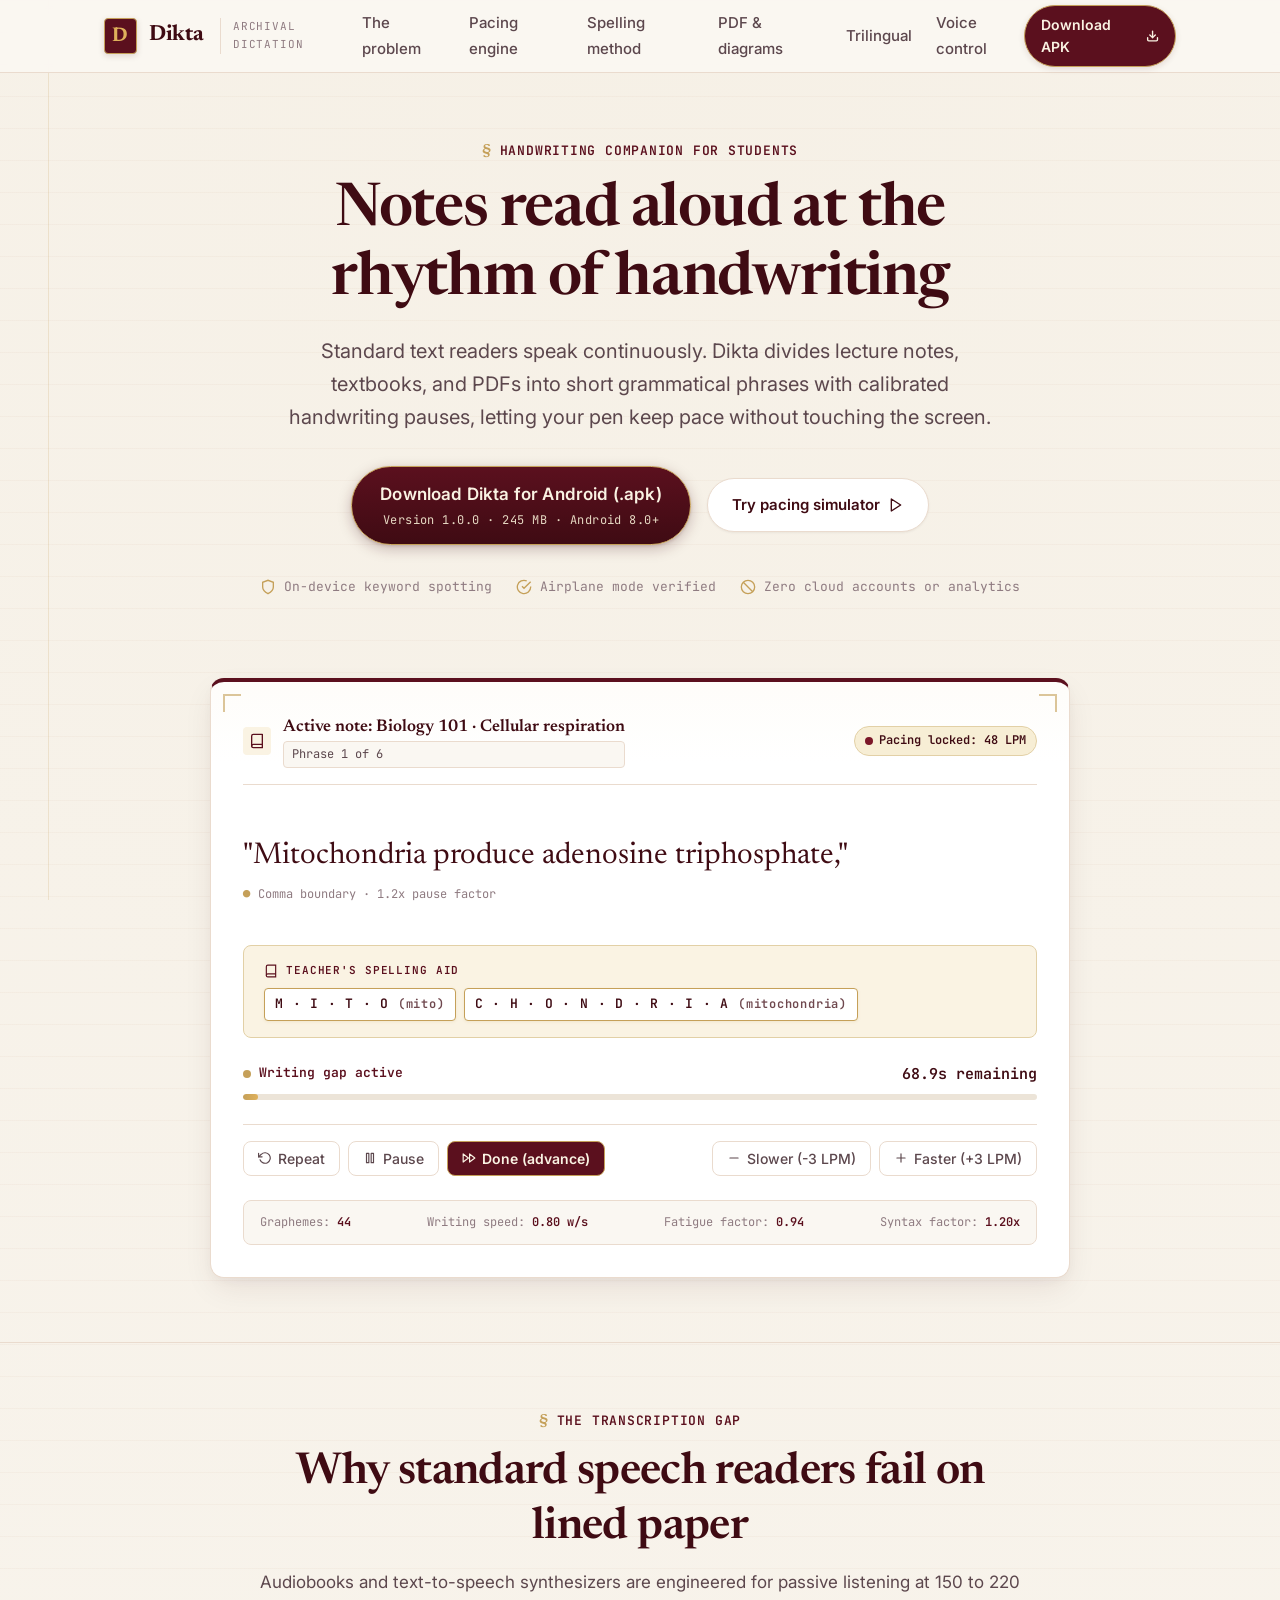
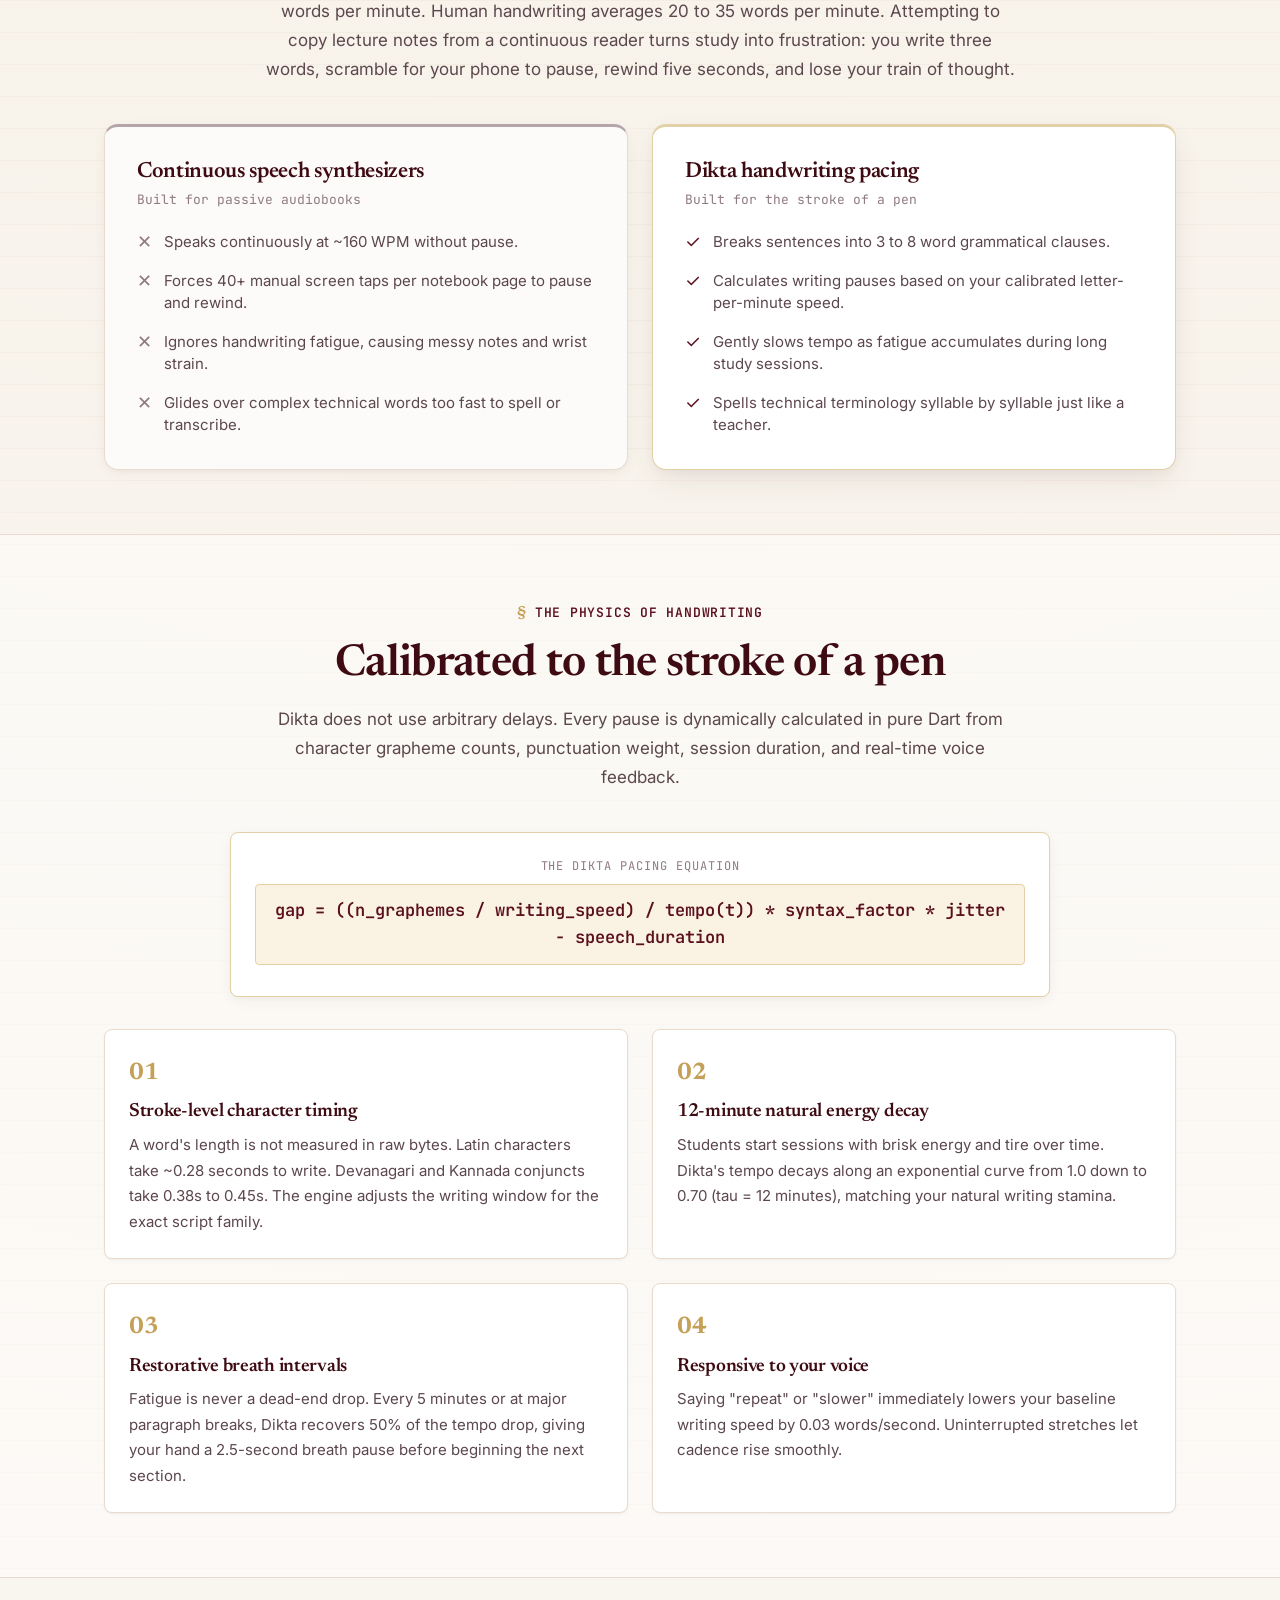
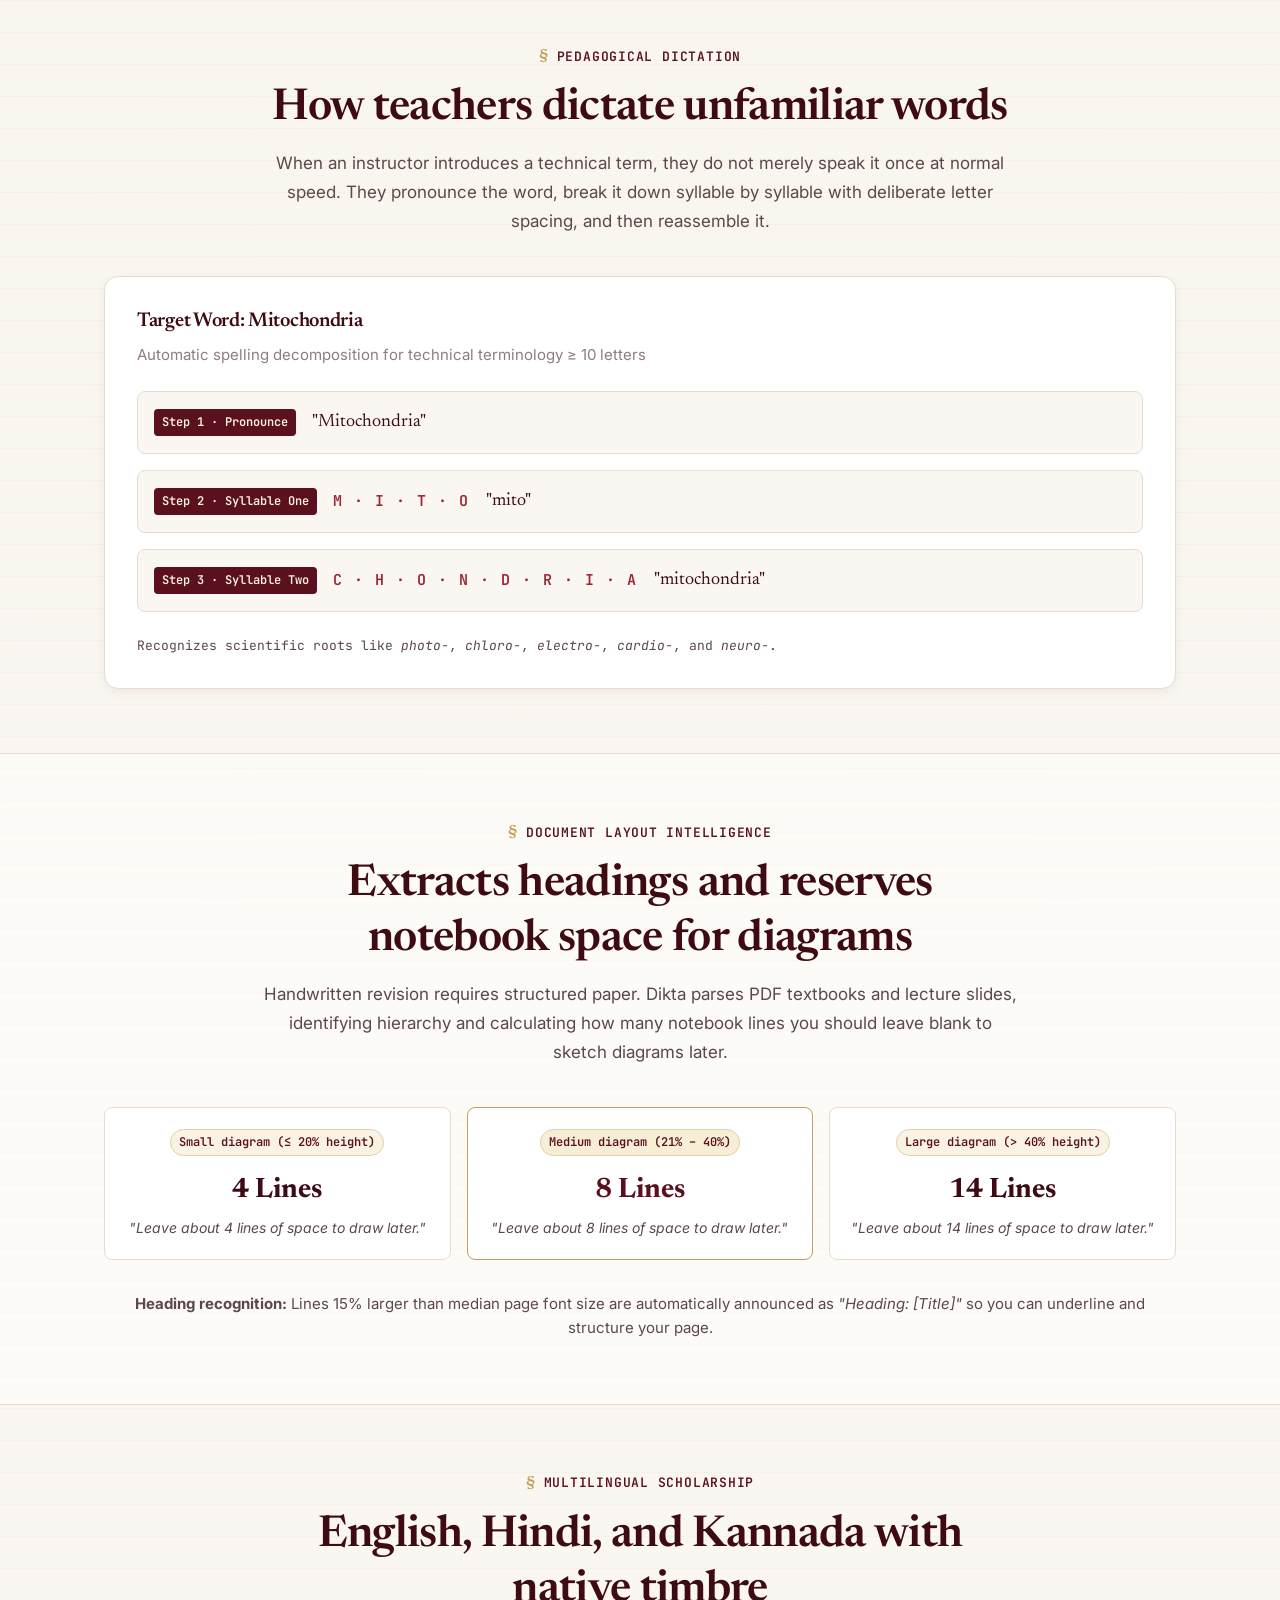
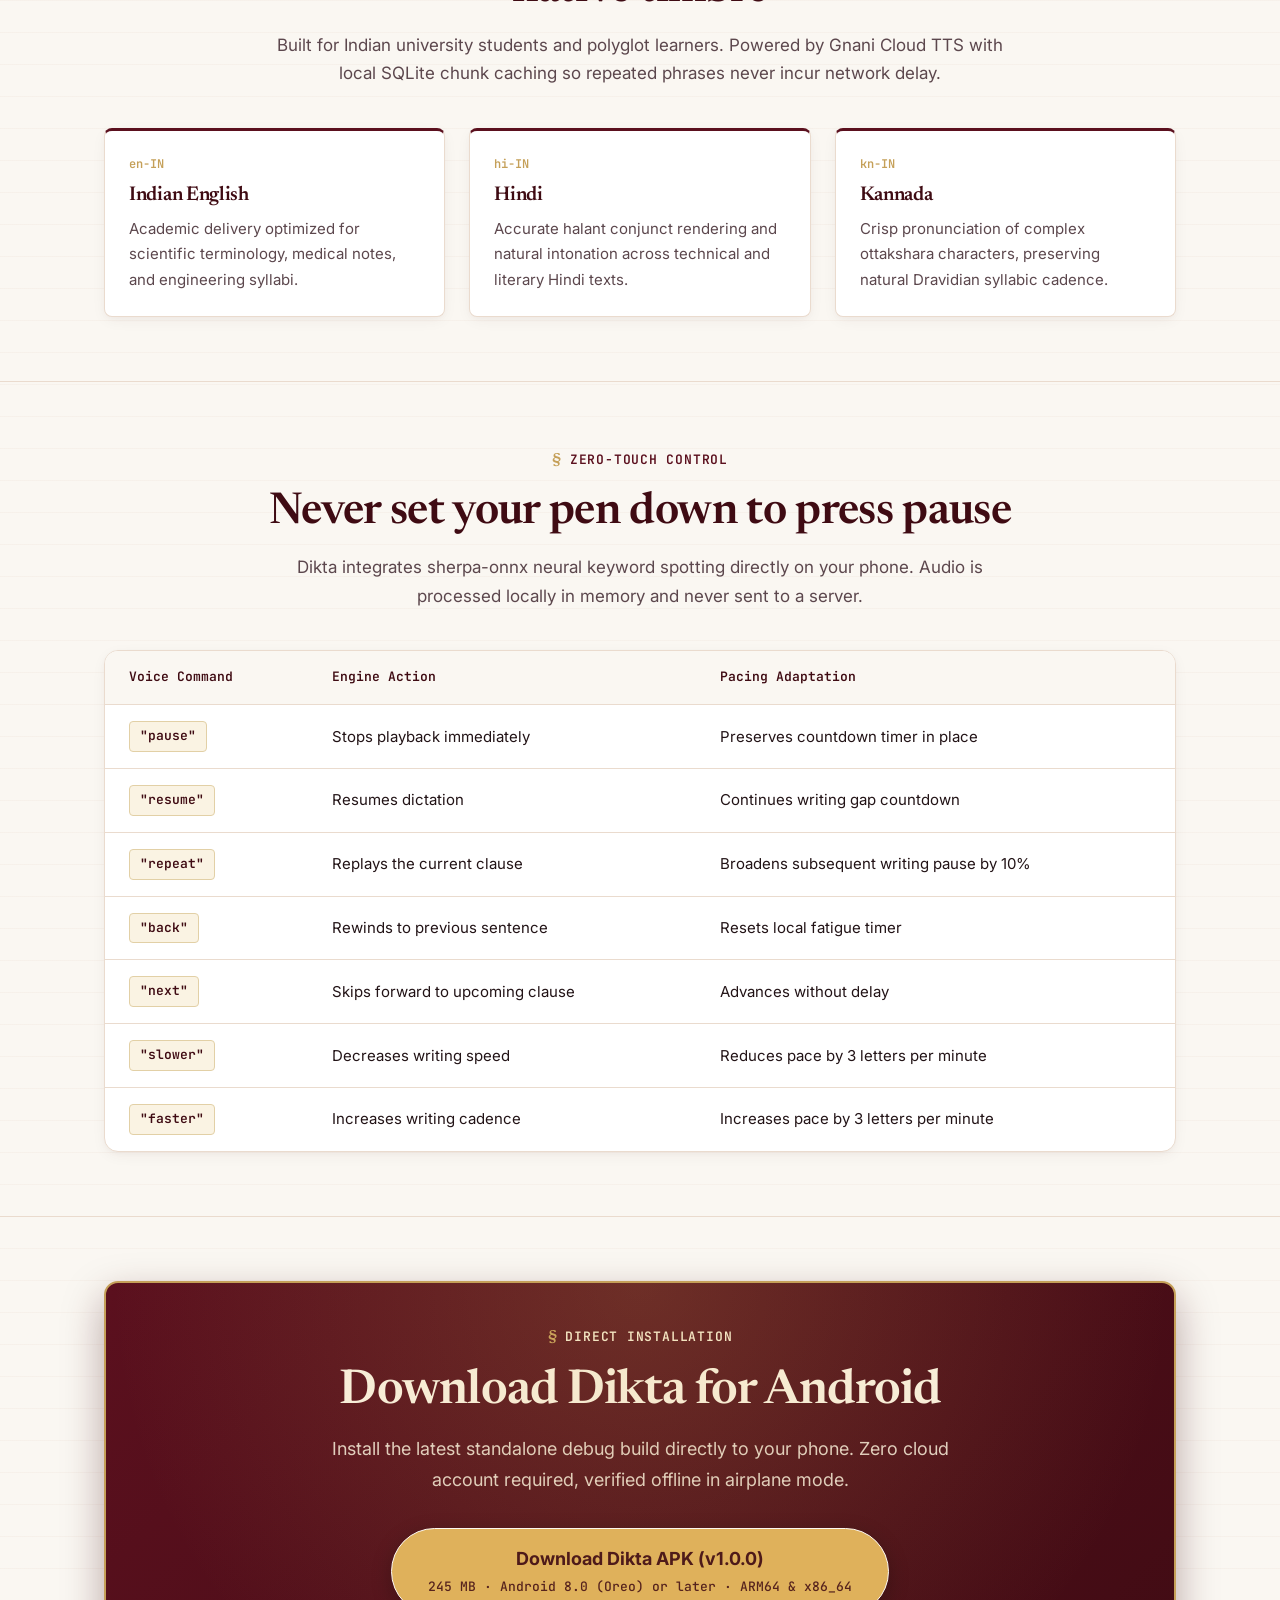
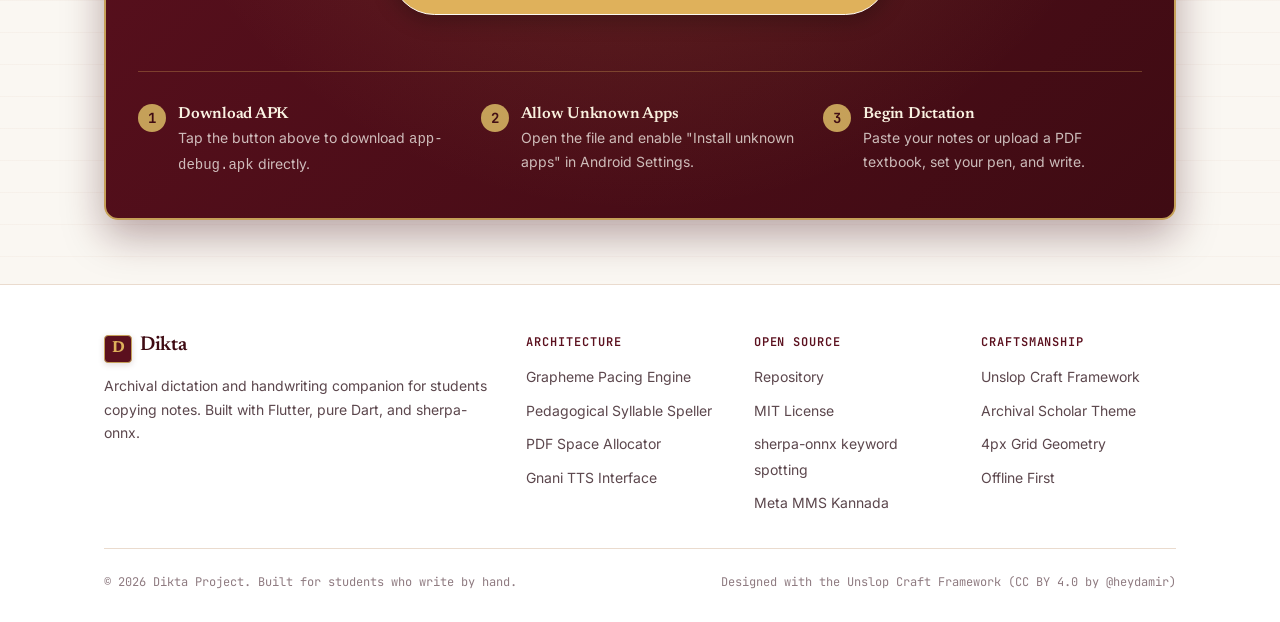
==== web/index.html @ d73ff19f "feat(web): add scholarly unslop landing page with interactive simulator and one-click APK installer" ====
<!DOCTYPE html>
<html lang="en">
<head>
  <meta charset="UTF-8">
  <meta name="viewport" content="width=device-width, initial-scale=1.0">
  <title>Dikta — Notes Read Aloud at the Rhythm of Handwriting</title>
  <meta name="description" content="Dictation and handwriting companion for students. Divides lecture notes, textbooks, and PDFs into short grammatical phrases with calibrated handwriting pauses.">
  <link rel="preconnect" href="https://fonts.googleapis.com">
  <link rel="preconnect" href="https://fonts.gstatic.com" crossorigin>
  <link href="https://fonts.googleapis.com/css2?family=Inter:wght@400;500;600;700&family=JetBrains+Mono:wght@400;500;600&family=Newsreader:ital,opsz,wght@0,6..72,400;0,6..72,600;0,6..72,700;1,6..72,400&display=swap" rel="stylesheet">
  <link rel="stylesheet" href="styles.css">
</head>
<body>

  <!-- Navigation -->
  <header class="site-header">
    <div class="container nav-wrap">
      <a href="#" class="brand">
        <div class="brand-emblem">D</div>
        <div class="brand-name">Dikta</div>
        <div class="brand-tag">Archival Dictation</div>
      </a>

      <ul class="nav-links">
        <li><a href="#problem">The problem</a></li>
        <li><a href="#pacing">Pacing engine</a></li>
        <li><a href="#spelling">Spelling method</a></li>
        <li><a href="#pdf">PDF & diagrams</a></li>
        <li><a href="#trilingual">Trilingual</a></li>
        <li><a href="#commands">Voice control</a></li>
      </ul>

      <a href="#download" class="header-cta-btn">
        <span>Download APK</span>
        <svg width="14" height="14" viewBox="0 0 24 24" fill="none" stroke="currentColor" stroke-width="2.5" stroke-linecap="round" stroke-linejoin="round"><path d="M21 15v4a2 2 0 0 1-2 2H5a2 2 0 0 1-2-2v-4"/><polyline points="7 10 12 15 17 10"/><line x1="12" y1="15" x2="12" y2="3"/></svg>
      </a>
    </div>
  </header>

  <!-- Hero Section -->
  <main>
    <section class="hero-section">
      <div class="container hero-content">
        <div class="kicker">Handwriting companion for students</div>
        <h1 class="hero-title">Notes read aloud at the rhythm of handwriting</h1>
        <p class="hero-subtitle">
          Standard text readers speak continuously. Dikta divides lecture notes, textbooks, and PDFs into short grammatical phrases with calibrated handwriting pauses, letting your pen keep pace without touching the screen.
        </p>

        <div class="hero-actions">
          <a href="app-debug.apk" download="app-debug.apk" class="btn-primary">
            <span>Download Dikta for Android (.apk)</span>
            <span class="btn-meta">Version 1.0.0 · 245 MB · Android 8.0+</span>
          </a>
          <a href="#simulator" class="btn-secondary">
            <span>Try pacing simulator</span>
            <svg width="16" height="16" viewBox="0 0 24 24" fill="none" stroke="currentColor" stroke-width="2" stroke-linecap="round" stroke-linejoin="round"><polygon points="5 3 19 12 5 21 5 3"/></svg>
          </a>
        </div>

        <div class="hero-assurances">
          <div class="assurance-item">
            <svg width="16" height="16" viewBox="0 0 24 24" fill="none" stroke="currentColor" stroke-width="2"><path d="M12 22s8-4 8-10V5l-8-3-8 3v7c0 6 8 10 8 10z"/></svg>
            <span>On-device keyword spotting</span>
          </div>
          <div class="assurance-item">
            <svg width="16" height="16" viewBox="0 0 24 24" fill="none" stroke="currentColor" stroke-width="2"><path d="M22 11.08V12a10 10 0 1 1-5.93-9.14"/><polyline points="22 4 12 14.01 9 11.01"/></svg>
            <span>Airplane mode verified</span>
          </div>
          <div class="assurance-item">
            <svg width="16" height="16" viewBox="0 0 24 24" fill="none" stroke="currentColor" stroke-width="2"><circle cx="12" cy="12" r="10"/><line x1="4.93" y1="4.93" x2="19.07" y2="19.07"/></svg>
            <span>Zero cloud accounts or analytics</span>
          </div>
        </div>
      </div>
    </section>

    <!-- Interactive Simulator Hero Moment -->
    <section class="simulator-section" id="simulator">
      <div class="container">
        <div class="notebook-card">
          <!-- Notebook Meta Header -->
          <div class="notebook-meta-header">
            <div class="notebook-title-wrap">
              <div class="notebook-icon">
                <svg width="16" height="16" viewBox="0 0 24 24" fill="none" stroke="currentColor" stroke-width="2" stroke-linecap="round" stroke-linejoin="round"><path d="M4 19.5A2.5 2.5 0 0 1 6.5 17H20"/><path d="M6.5 2H20v20H6.5A2.5 2.5 0 0 1 4 19.5v-15A2.5 2.5 0 0 1 6.5 2z"/></svg>
              </div>
              <div>
                <div class="notebook-title">Active note: Biology 101 · Cellular respiration</div>
                <div class="notebook-step-chip" id="phraseTracker">Phrase 1 of 6</div>
              </div>
            </div>
            <div class="pacing-lock-pill">
              <span class="pacing-lock-dot"></span>
              <span id="lpmDisplay">Pacing locked: 48 LPM</span>
            </div>
          </div>

          <!-- Phrase Stage -->
          <div class="phrase-stage">
            <div class="phrase-quote" id="phraseQuote">"Mitochondria produce adenosine triphosphate,"</div>
            <div class="phrase-boundary-tag" id="phraseBoundary"><span>●</span> Comma boundary · 1.2x pause factor</div>
          </div>

          <!-- Pedagogical Syllable Spelling Box -->
          <div class="spelling-box" id="spellingBox">
            <div class="spelling-header">
              <svg width="14" height="14" viewBox="0 0 24 24" fill="none" stroke="currentColor" stroke-width="2"><path d="M4 19.5A2.5 2.5 0 0 1 6.5 17H20"/><path d="M6.5 2H20v20H6.5A2.5 2.5 0 0 1 4 19.5v-15A2.5 2.5 0 0 1 6.5 2z"/></svg>
              <span>Teacher's spelling aid</span>
            </div>
            <div class="spelling-chips" id="spellingChips">
              <!-- Rendered via JavaScript -->
            </div>
          </div>

          <!-- Progress and Equalizer -->
          <div class="cadence-timeline">
            <div class="timeline-info">
              <div class="state-badge" id="stateBadge">
                <span class="sound-equalizer animating" id="soundEqualizer">
                  <span class="eq-bar"></span><span class="eq-bar"></span><span class="eq-bar"></span><span class="eq-bar"></span><span class="eq-bar"></span>
                </span>
                <span>Speaking phrase...</span>
              </div>
              <div class="countdown-digits" id="countdownDigits">Speaking...</div>
            </div>
            <div class="ruled-progress-track">
              <div class="ruled-progress-bar" id="progressBar"></div>
            </div>
          </div>

          <!-- Controls -->
          <div class="controls-bar">
            <div class="control-group">
              <button class="ctrl-btn" id="btnRepeat" title="Replay current phrase">
                <svg width="14" height="14" viewBox="0 0 24 24" fill="none" stroke="currentColor" stroke-width="2" stroke-linecap="round" stroke-linejoin="round"><polyline points="1 4 1 10 7 10"/><path d="M3.51 15a9 9 0 1 0 2.13-9.36L1 10"/></svg>
                <span>Repeat</span>
              </button>
              <button class="ctrl-btn" id="btnPause" title="Pause writing countdown">
                <svg width="14" height="14" viewBox="0 0 24 24" fill="none" stroke="currentColor" stroke-width="2" stroke-linecap="round" stroke-linejoin="round"><rect x="6" y="4" width="4" height="16"/><rect x="14" y="4" width="4" height="16"/></svg>
                <span id="btnPauseText">Pause</span>
              </button>
              <button class="ctrl-btn ctrl-btn-primary" id="btnAdvance" title="Done writing, advance now">
                <svg width="14" height="14" viewBox="0 0 24 24" fill="none" stroke="currentColor" stroke-width="2" stroke-linecap="round" stroke-linejoin="round"><polygon points="13 19 22 12 13 5 13 19"/><polygon points="2 19 11 12 2 5 2 19"/></svg>
                <span>Done (advance)</span>
              </button>
            </div>
            <div class="control-group">
              <button class="ctrl-btn" id="btnSlower" title="Slow down handwriting pace">
                <svg width="14" height="14" viewBox="0 0 24 24" fill="none" stroke="currentColor" stroke-width="2" stroke-linecap="round" stroke-linejoin="round"><line x1="5" y1="12" x2="19" y2="12"/></svg>
                <span>Slower (-3 LPM)</span>
              </button>
              <button class="ctrl-btn" id="btnFaster" title="Speed up handwriting pace">
                <svg width="14" height="14" viewBox="0 0 24 24" fill="none" stroke="currentColor" stroke-width="2" stroke-linecap="round" stroke-linejoin="round"><line x1="12" y1="5" x2="12" y2="19"/><line x1="5" y1="12" x2="19" y2="12"/></svg>
                <span>Faster (+3 LPM)</span>
              </button>
            </div>
          </div>

          <!-- Telemetry Strip -->
          <div class="telemetry-strip">
            <div class="telemetry-item">Graphemes: <strong id="metaGraphemes">44</strong></div>
            <div class="telemetry-item">Writing speed: <strong id="metaSpeed">0.80 w/s</strong></div>
            <div class="telemetry-item">Fatigue factor: <strong>0.94</strong></div>
            <div class="telemetry-item">Syntax factor: <strong id="metaSyntax">1.20x</strong></div>
          </div>
        </div>
      </div>
    </section>

    <!-- The Core Problem -->
    <section class="problem-section" id="problem">
      <div class="container">
        <div class="section-header">
          <div class="kicker">The transcription gap</div>
          <h2>Why standard speech readers fail on lined paper</h2>
          <p>
            Audiobooks and text-to-speech synthesizers are engineered for passive listening at 150 to 220 words per minute. Human handwriting averages 20 to 35 words per minute. Attempting to copy lecture notes from a continuous reader turns study into frustration: you write three words, scramble for your phone to pause, rewind five seconds, and lose your train of thought.
          </p>
        </div>

        <div class="comparison-grid">
          <div class="compare-card problem-card">
            <div class="compare-header">
              <h3 class="compare-title">Continuous speech synthesizers</h3>
              <div class="compare-sub">Built for passive audiobooks</div>
            </div>
            <ul class="compare-list">
              <li>
                <span class="compare-icon-neg">✕</span>
                <span>Speaks continuously at ~160 WPM without pause.</span>
              </li>
              <li>
                <span class="compare-icon-neg">✕</span>
                <span>Forces 40+ manual screen taps per notebook page to pause and rewind.</span>
              </li>
              <li>
                <span class="compare-icon-neg">✕</span>
                <span>Ignores handwriting fatigue, causing messy notes and wrist strain.</span>
              </li>
              <li>
                <span class="compare-icon-neg">✕</span>
                <span>Glides over complex technical words too fast to spell or transcribe.</span>
              </li>
            </ul>
          </div>

          <div class="compare-card solution-card">
            <div class="compare-header">
              <h3 class="compare-title">Dikta handwriting pacing</h3>
              <div class="compare-sub">Built for the stroke of a pen</div>
            </div>
            <ul class="compare-list">
              <li>
                <span class="compare-icon-pos">✓</span>
                <span>Breaks sentences into 3 to 8 word grammatical clauses.</span>
              </li>
              <li>
                <span class="compare-icon-pos">✓</span>
                <span>Calculates writing pauses based on your calibrated letter-per-minute speed.</span>
              </li>
              <li>
                <span class="compare-icon-pos">✓</span>
                <span>Gently slows tempo as fatigue accumulates during long study sessions.</span>
              </li>
              <li>
                <span class="compare-icon-pos">✓</span>
                <span>Spells technical terminology syllable by syllable just like a teacher.</span>
              </li>
            </ul>
          </div>
        </div>
      </div>
    </section>

    <!-- The Pacing Engine -->
    <section class="pacing-section" id="pacing">
      <div class="container">
        <div class="section-header">
          <div class="kicker">The physics of handwriting</div>
          <h2>Calibrated to the stroke of a pen</h2>
          <p>
            Dikta does not use arbitrary delays. Every pause is dynamically calculated in pure Dart from character grapheme counts, punctuation weight, session duration, and real-time voice feedback.
          </p>
        </div>

        <div class="formula-card">
          <div class="formula-label">The Dikta Pacing Equation</div>
          <div class="formula-math">
            gap = ((n_graphemes / writing_speed) / tempo(t)) * syntax_factor * jitter - speech_duration
          </div>
        </div>

        <div class="pillars-grid">
          <div class="pillar-card">
            <div class="pillar-num">01</div>
            <h3>Stroke-level character timing</h3>
            <p>
              A word's length is not measured in raw bytes. Latin characters take ~0.28 seconds to write. Devanagari and Kannada conjuncts take 0.38s to 0.45s. The engine adjusts the writing window for the exact script family.
            </p>
          </div>

          <div class="pillar-card">
            <div class="pillar-num">02</div>
            <h3>12-minute natural energy decay</h3>
            <p>
              Students start sessions with brisk energy and tire over time. Dikta's tempo decays along an exponential curve from 1.0 down to 0.70 (tau = 12 minutes), matching your natural writing stamina.
            </p>
          </div>

          <div class="pillar-card">
            <div class="pillar-num">03</div>
            <h3>Restorative breath intervals</h3>
            <p>
              Fatigue is never a dead-end drop. Every 5 minutes or at major paragraph breaks, Dikta recovers 50% of the tempo drop, giving your hand a 2.5-second breath pause before beginning the next section.
            </p>
          </div>

          <div class="pillar-card">
            <div class="pillar-num">04</div>
            <h3>Responsive to your voice</h3>
            <p>
              Saying "repeat" or "slower" immediately lowers your baseline writing speed by 0.03 words/second. Uninterrupted stretches let cadence rise smoothly.
            </p>
          </div>
        </div>
      </div>
    </section>

    <!-- The Teacher's Spelling Method -->
    <section class="spelling-section" id="spelling">
      <div class="container">
        <div class="section-header">
          <div class="kicker">Pedagogical dictation</div>
          <h2>How teachers dictate unfamiliar words</h2>
          <p>
            When an instructor introduces a technical term, they do not merely speak it once at normal speed. They pronounce the word, break it down syllable by syllable with deliberate letter spacing, and then reassemble it.
          </p>
        </div>

        <div class="spelling-showcase">
          <h3 style="font-size: 1.25rem; margin-bottom: 8px;">Target Word: Mitochondria</h3>
          <p style="font-size: 0.9375rem; color: var(--ink-muted);">Automatic spelling decomposition for technical terminology &ge; 10 letters</p>

          <div class="morph-breakdown">
            <div class="morph-step">
              <div class="morph-badge">Step 1 · Pronounce</div>
              <div class="morph-content">"Mitochondria"</div>
            </div>
            <div class="morph-step">
              <div class="morph-badge">Step 2 · Syllable One</div>
              <div class="morph-letters">M · I · T · O</div>
              <div class="morph-content">"mito"</div>
            </div>
            <div class="morph-step">
              <div class="morph-badge">Step 3 · Syllable Two</div>
              <div class="morph-letters">C · H · O · N · D · R · I · A</div>
              <div class="morph-content">"mitochondria"</div>
            </div>
          </div>

          <div style="font-family: var(--font-mono); font-size: 0.8125rem; color: var(--ink-secondary); margin-top: 16px;">
            Recognizes scientific roots like <em>photo-</em>, <em>chloro-</em>, <em>electro-</em>, <em>cardio-</em>, and <em>neuro-</em>.
          </div>
        </div>
      </div>
    </section>

    <!-- PDF & Diagrams -->
    <section class="pdf-section" id="pdf">
      <div class="container">
        <div class="section-header">
          <div class="kicker">Document layout intelligence</div>
          <h2>Extracts headings and reserves notebook space for diagrams</h2>
          <p>
            Handwritten revision requires structured paper. Dikta parses PDF textbooks and lecture slides, identifying hierarchy and calculating how many notebook lines you should leave blank to sketch diagrams later.
          </p>
        </div>

        <div class="diagram-rule-grid">
          <div class="diagram-card">
            <div class="diagram-size-badge">Small diagram (&le; 20% height)</div>
            <div class="diagram-lines">4 Lines</div>
            <div class="diagram-spoken">"Leave about 4 lines of space to draw later."</div>
          </div>
          <div class="diagram-card" style="border-color: var(--gold-accent);">
            <div class="diagram-size-badge" style="background: var(--gold-light);">Medium diagram (21% &ndash; 40%)</div>
            <div class="diagram-lines" style="color: var(--burgundy-royal);">8 Lines</div>
            <div class="diagram-spoken">"Leave about 8 lines of space to draw later."</div>
          </div>
          <div class="diagram-card">
            <div class="diagram-size-badge">Large diagram (> 40% height)</div>
            <div class="diagram-lines">14 Lines</div>
            <div class="diagram-spoken">"Leave about 14 lines of space to draw later."</div>
          </div>
        </div>

        <div style="margin-top: 32px; text-align: center; font-size: 0.9375rem; color: var(--ink-secondary);">
          <strong>Heading recognition:</strong> Lines 15% larger than median page font size are automatically announced as <em>"Heading: [Title]"</em> so you can underline and structure your page.
        </div>
      </div>
    </section>

    <!-- Trilingual Support -->
    <section class="trilingual-section" id="trilingual">
      <div class="container">
        <div class="section-header">
          <div class="kicker">Multilingual scholarship</div>
          <h2>English, Hindi, and Kannada with native timbre</h2>
          <p>
            Built for Indian university students and polyglot learners. Powered by Gnani Cloud TTS with local SQLite chunk caching so repeated phrases never incur network delay.
          </p>
        </div>

        <div class="languages-grid">
          <div class="lang-card">
            <div class="lang-badge">en-IN</div>
            <h3>Indian English</h3>
            <p>
              Academic delivery optimized for scientific terminology, medical notes, and engineering syllabi.
            </p>
          </div>

          <div class="lang-card">
            <div class="lang-badge">hi-IN</div>
            <h3>Hindi</h3>
            <p>
              Accurate halant conjunct rendering and natural intonation across technical and literary Hindi texts.
            </p>
          </div>

          <div class="lang-card">
            <div class="lang-badge">kn-IN</div>
            <h3>Kannada</h3>
            <p>
              Crisp pronunciation of complex ottakshara characters, preserving natural Dravidian syllabic cadence.
            </p>
          </div>
        </div>
      </div>
    </section>

    <!-- Voice Commands -->
    <section class="commands-section" id="commands">
      <div class="container">
        <div class="section-header">
          <div class="kicker">Zero-touch control</div>
          <h2>Never set your pen down to press pause</h2>
          <p>
            Dikta integrates sherpa-onnx neural keyword spotting directly on your phone. Audio is processed locally in memory and never sent to a server.
          </p>
        </div>

        <div class="commands-table-wrap">
          <table class="commands-table">
            <thead>
              <tr>
                <th>Voice Command</th>
                <th>Engine Action</th>
                <th>Pacing Adaptation</th>
              </tr>
            </thead>
            <tbody>
              <tr>
                <td><span class="cmd-pill">"pause"</span></td>
                <td>Stops playback immediately</td>
                <td>Preserves countdown timer in place</td>
              </tr>
              <tr>
                <td><span class="cmd-pill">"resume"</span></td>
                <td>Resumes dictation</td>
                <td>Continues writing gap countdown</td>
              </tr>
              <tr>
                <td><span class="cmd-pill">"repeat"</span></td>
                <td>Replays the current clause</td>
                <td>Broadens subsequent writing pause by 10%</td>
              </tr>
              <tr>
                <td><span class="cmd-pill">"back"</span></td>
                <td>Rewinds to previous sentence</td>
                <td>Resets local fatigue timer</td>
              </tr>
              <tr>
                <td><span class="cmd-pill">"next"</span></td>
                <td>Skips forward to upcoming clause</td>
                <td>Advances without delay</td>
              </tr>
              <tr>
                <td><span class="cmd-pill">"slower"</span></td>
                <td>Decreases writing speed</td>
                <td>Reduces pace by 3 letters per minute</td>
              </tr>
              <tr>
                <td><span class="cmd-pill">"faster"</span></td>
                <td>Increases writing cadence</td>
                <td>Increases pace by 3 letters per minute</td>
              </tr>
            </tbody>
          </table>
        </div>
      </div>
    </section>

    <!-- Download Section -->
    <section class="download-section" id="download">
      <div class="container">
        <div class="download-box">
          <div class="kicker" style="color: var(--gold-light);">Direct installation</div>
          <h2>Download Dikta for Android</h2>
          <p>
            Install the latest standalone debug build directly to your phone. Zero cloud account required, verified offline in airplane mode.
          </p>

          <a href="app-debug.apk" download="app-debug.apk" class="download-btn-capsule">
            <span>Download Dikta APK (v1.0.0)</span>
            <span class="download-meta-sub">245 MB · Android 8.0 (Oreo) or later · ARM64 & x86_64</span>
          </a>

          <div class="install-steps">
            <div class="step-item">
              <div class="step-num">1</div>
              <div class="step-text">
                <h4>Download APK</h4>
                <p>Tap the button above to download <code>app-debug.apk</code> directly.</p>
              </div>
            </div>
            <div class="step-item">
              <div class="step-num">2</div>
              <div class="step-text">
                <h4>Allow Unknown Apps</h4>
                <p>Open the file and enable "Install unknown apps" in Android Settings.</p>
              </div>
            </div>
            <div class="step-item">
              <div class="step-num">3</div>
              <div class="step-text">
                <h4>Begin Dictation</h4>
                <p>Paste your notes or upload a PDF textbook, set your pen, and write.</p>
              </div>
            </div>
          </div>
        </div>
      </div>
    </section>
  </main>

  <!-- Footer -->
  <footer class="site-footer">
    <div class="container">
      <div class="footer-top">
        <div class="footer-brand">
          <div style="display: flex; align-items: center; gap: 8px; margin-bottom: 8px;">
            <div class="brand-emblem" style="width: 28px; height: 28px; font-size: 1rem;">D</div>
            <h4>Dikta</h4>
          </div>
          <p style="font-size: 0.875rem; color: var(--ink-secondary);">
            Archival dictation and handwriting companion for students copying notes. Built with Flutter, pure Dart, and sherpa-onnx.
          </p>
        </div>

        <div class="footer-col">
          <h5>Architecture</h5>
          <ul>
            <li><a href="#pacing">Grapheme Pacing Engine</a></li>
            <li><a href="#spelling">Pedagogical Syllable Speller</a></li>
            <li><a href="#pdf">PDF Space Allocator</a></li>
            <li><a href="#trilingual">Gnani TTS Interface</a></li>
          </ul>
        </div>

        <div class="footer-col">
          <h5>Open Source</h5>
          <ul>
            <li><a href="#">Repository</a></li>
            <li><a href="#">MIT License</a></li>
            <li><a href="#">sherpa-onnx keyword spotting</a></li>
            <li><a href="#">Meta MMS Kannada</a></li>
          </ul>
        </div>

        <div class="footer-col">
          <h5>Craftsmanship</h5>
          <ul>
            <li><a href="#">Unslop Craft Framework</a></li>
            <li><a href="#">Archival Scholar Theme</a></li>
            <li><a href="#">4px Grid Geometry</a></li>
            <li><a href="#">Offline First</a></li>
          </ul>
        </div>
      </div>

      <div class="footer-bottom">
        <div>&copy; 2026 Dikta Project. Built for students who write by hand.</div>
        <div>Designed with the Unslop Craft Framework (CC BY 4.0 by @heydamir)</div>
      </div>
    </div>
  </footer>

  <script src="app.js"></script>
</body>
</html>
---- web/styles.css ----
/* ===================================================================
   DIKTA — Archival Dictation for Handwriting Notes
   Unslop Craft Stylesheet
   Palette: Archival Burgundy Crimson & Antique Gold on Parchment
   =================================================================== */

:root {
  /* Burgundy Spectrum */
  --burgundy-deep: #3F0B13;
  --burgundy-royal: #5B101E;
  --burgundy-crimson: #7B1728;
  --crimson-accent: #9E2336;
  --burgundy-tint: #F7EAEB;
  --burgundy-subtle: rgba(91, 16, 30, 0.05);

  /* Antique Gold Spectrum */
  --gold-accent: #C5A059;
  --gold-leaf: #DFB15B;
  --gold-light: #F7EED5;
  --gold-cream: #FAF3E3;
  --gold-border: #E2D0A6;
  --gold-glow: rgba(197, 160, 89, 0.25);

  /* Parchment & Surfaces */
  --bg-parchment: #FAF7F2;
  --surface-card: #FFFFFF;
  --surface-raised: #FCFBF9;
  --border-hairline: #EADBCE;
  --border-ruled: #ECE4D8;

  /* Ink Spectrum */
  --ink-primary: #221316;
  --ink-secondary: #5C474D;
  --ink-muted: #8F7B81;
  --ink-faint: #B5A4A9;

  /* Typography */
  --font-serif: 'Newsreader', 'Playfair Display', Georgia, Cambria, serif;
  --font-sans: 'Inter', system-ui, -apple-system, BlinkMacSystemFont, "Segoe UI", Roboto, sans-serif;
  --font-mono: 'JetBrains Mono', SFMono-Regular, Consolas, "Liberation Mono", Menlo, monospace;

  /* Spacing (4px grid) */
  --space-1: 4px;
  --space-2: 8px;
  --space-3: 12px;
  --space-4: 16px;
  --space-5: 20px;
  --space-6: 24px;
  --space-8: 32px;
  --space-10: 40px;
  --space-12: 48px;
  --space-16: 64px;
  --space-20: 80px;

  /* Radii */
  --radius-sm: 4px;
  --radius-md: 8px;
  --radius-lg: 14px;
  --radius-pill: 9999px;

  /* Shadows */
  --shadow-subtle: 0 1px 3px rgba(34, 19, 22, 0.04), 0 1px 2px rgba(34, 19, 22, 0.02);
  --shadow-card: 0 4px 16px -2px rgba(63, 11, 19, 0.06), 0 2px 6px -1px rgba(63, 11, 19, 0.03);
  --shadow-elevated: 0 12px 32px -4px rgba(63, 11, 19, 0.09), 0 4px 12px -2px rgba(63, 11, 19, 0.04);
}

/* Base Reset & Foundations */
*, *::before, *::after {
  box-sizing: border-box;
  margin: 0;
  padding: 0;
}

html {
  font-size: 16px;
  scroll-behavior: smooth;
  -webkit-font-smoothing: antialiased;
  -moz-osx-font-smoothing: grayscale;
}

body {
  background-color: var(--bg-parchment);
  color: var(--ink-primary);
  font-family: var(--font-sans);
  font-weight: 400;
  line-height: 1.6;
  min-height: 100vh;
  position: relative;
  background-image: 
    radial-gradient(circle at 50% 0%, rgba(197, 160, 89, 0.08) 0%, transparent 60%),
    linear-gradient(rgba(236, 228, 216, 0.3) 1px, transparent 1px);
  background-size: 100% 100%, 100% 32px;
}

/* Ruled Page Margin Left (Notebook Accent) */
body::before {
  content: "";
  position: fixed;
  left: clamp(16px, 4vw, 48px);
  top: 0;
  bottom: 0;
  width: 1px;
  background: rgba(197, 160, 89, 0.2);
  pointer-events: none;
  z-index: 10;
}

/* Container */
.container {
  max-width: 1120px;
  margin: 0 auto;
  padding: 0 var(--space-6);
}

@media (max-width: 768px) {
  .container {
    padding: 0 var(--space-4);
  }
}

/* Typography Helpers */
h1, h2, h3, h4 {
  font-family: var(--font-serif);
  color: var(--burgundy-deep);
  font-weight: 600;
  line-height: 1.25;
  letter-spacing: -0.015em;
}

p {
  color: var(--ink-secondary);
  font-size: 1.0625rem;
  line-height: 1.7;
}

.kicker {
  display: inline-flex;
  align-items: center;
  gap: var(--space-2);
  font-family: var(--font-mono);
  font-size: 0.8125rem;
  font-weight: 600;
  letter-spacing: 0.06em;
  text-transform: uppercase;
  color: var(--burgundy-royal);
  margin-bottom: var(--space-3);
}

.kicker::before {
  content: "§";
  color: var(--gold-accent);
  font-family: var(--font-serif);
  font-size: 1rem;
}

/* Header & Navigation */
.site-header {
  position: sticky;
  top: 0;
  z-index: 100;
  background: rgba(250, 247, 242, 0.94);
  backdrop-filter: blur(8px);
  -webkit-backdrop-filter: blur(8px);
  border-bottom: 1px solid var(--border-hairline);
  transition: all 0.2s ease;
}

.nav-wrap {
  display: flex;
  align-items: center;
  justify-content: space-between;
  height: 72px;
}

.brand {
  display: flex;
  align-items: center;
  gap: var(--space-3);
  text-decoration: none;
}

.brand-emblem {
  width: 36px;
  height: 36px;
  border-radius: var(--radius-sm);
  background: var(--burgundy-royal);
  border: 1px solid var(--gold-accent);
  display: flex;
  align-items: center;
  justify-content: center;
  color: var(--gold-leaf);
  font-family: var(--font-serif);
  font-size: 1.25rem;
  font-weight: 700;
  box-shadow: 0 2px 6px rgba(63, 11, 19, 0.15);
}

.brand-name {
  font-family: var(--font-serif);
  font-size: 1.375rem;
  font-weight: 700;
  color: var(--burgundy-deep);
  letter-spacing: -0.01em;
}

.brand-tag {
  font-family: var(--font-mono);
  font-size: 0.6875rem;
  color: var(--ink-muted);
  text-transform: uppercase;
  letter-spacing: 0.08em;
  border-left: 1px solid var(--border-hairline);
  padding-left: var(--space-3);
  margin-left: var(--space-1);
}

.nav-links {
  display: flex;
  align-items: center;
  gap: var(--space-6);
  list-style: none;
}

.nav-links a {
  text-decoration: none;
  font-size: 0.9375rem;
  font-weight: 500;
  color: var(--ink-secondary);
  transition: color 0.15s ease;
}

.nav-links a:hover {
  color: var(--burgundy-royal);
}

.header-cta-btn {
  display: inline-flex;
  align-items: center;
  gap: var(--space-2);
  padding: 8px 16px;
  border-radius: var(--radius-pill);
  background: var(--burgundy-royal);
  color: var(--gold-cream);
  border: 1px solid var(--gold-accent);
  font-size: 0.875rem;
  font-weight: 600;
  text-decoration: none;
  transition: all 0.2s ease;
  box-shadow: 0 2px 6px rgba(63, 11, 19, 0.12);
}

.header-cta-btn:hover {
  background: var(--burgundy-deep);
  color: #FFFFFF;
  border-color: var(--gold-leaf);
  transform: translateY(-1px);
}

@media (max-width: 900px) {
  .nav-links, .brand-tag {
    display: none;
  }
}

/* Buttons */
.btn-primary {
  display: inline-flex;
  flex-direction: column;
  align-items: center;
  justify-content: center;
  padding: 14px 28px;
  border-radius: var(--radius-pill);
  background: linear-gradient(180deg, var(--burgundy-royal) 0%, var(--burgundy-deep) 100%);
  color: var(--gold-cream);
  border: 1px solid var(--gold-accent);
  text-decoration: none;
  font-weight: 600;
  font-size: 1.0625rem;
  letter-spacing: 0.01em;
  box-shadow: 0 4px 14px rgba(63, 11, 19, 0.25), 0 1px 3px rgba(63, 11, 19, 0.15);
  transition: all 0.2s ease;
  cursor: pointer;
  text-align: center;
}

.btn-primary:hover {
  background: linear-gradient(180deg, var(--burgundy-crimson) 0%, var(--burgundy-royal) 100%);
  border-color: var(--gold-leaf);
  color: #FFFFFF;
  box-shadow: 0 6px 20px rgba(63, 11, 19, 0.35);
  transform: translateY(-1px);
}

.btn-primary .btn-meta {
  font-family: var(--font-mono);
  font-size: 0.75rem;
  color: var(--gold-light);
  font-weight: 400;
  opacity: 0.9;
  margin-top: 3px;
  letter-spacing: 0.04em;
}

.btn-secondary {
  display: inline-flex;
  align-items: center;
  justify-content: center;
  gap: var(--space-2);
  padding: 14px 24px;
  border-radius: var(--radius-pill);
  background: var(--surface-card);
  color: var(--burgundy-deep);
  border: 1px solid var(--border-hairline);
  text-decoration: none;
  font-weight: 600;
  font-size: 0.9375rem;
  transition: all 0.2s ease;
  box-shadow: var(--shadow-subtle);
}

.btn-secondary:hover {
  border-color: var(--gold-accent);
  background: var(--gold-cream);
  color: var(--burgundy-royal);
  transform: translateY(-1px);
}

/* Hero Section */
.hero-section {
  padding: var(--space-16) 0 var(--space-12);
  text-align: center;
}

.hero-content {
  max-width: 820px;
  margin: 0 auto;
}

.hero-title {
  font-size: clamp(2.25rem, 5vw, 3.75rem);
  line-height: 1.15;
  margin-bottom: var(--space-5);
  letter-spacing: -0.02em;
}

.hero-subtitle {
  font-size: clamp(1.0625rem, 2vw, 1.25rem);
  color: var(--ink-secondary);
  line-height: 1.65;
  margin-bottom: var(--space-8);
  max-width: 720px;
  margin-left: auto;
  margin-right: auto;
}

.hero-actions {
  display: flex;
  align-items: center;
  justify-content: center;
  gap: var(--space-4);
  flex-wrap: wrap;
  margin-bottom: var(--space-8);
}

.hero-assurances {
  display: flex;
  align-items: center;
  justify-content: center;
  gap: var(--space-6);
  flex-wrap: wrap;
  font-family: var(--font-mono);
  font-size: 0.8125rem;
  color: var(--ink-muted);
}

.assurance-item {
  display: inline-flex;
  align-items: center;
  gap: var(--space-2);
}

.assurance-item svg {
  color: var(--gold-accent);
}

/* Section Header Structure */
.section-header {
  text-align: center;
  max-width: 760px;
  margin: 0 auto var(--space-10);
}

.section-header h2 {
  font-size: clamp(1.875rem, 3.5vw, 2.75rem);
  margin-bottom: var(--space-3);
}

.section-header p {
  color: var(--ink-secondary);
  font-size: 1.0625rem;
}

/* ===================================================================
   INTERACTIVE SIMULATOR (The Hero Moment)
   =================================================================== */
.simulator-section {
  padding: var(--space-8) 0 var(--space-16);
}

.notebook-card {
  background: var(--surface-card);
  border: 1px solid var(--border-hairline);
  border-top: 4px solid var(--burgundy-royal);
  border-radius: var(--radius-lg);
  box-shadow: var(--shadow-elevated);
  padding: var(--space-8);
  max-width: 860px;
  margin: 0 auto;
  position: relative;
  overflow: hidden;
  background-image: linear-gradient(to bottom, rgba(250, 243, 227, 0.2), transparent 80px);
}

/* Gold corner ornaments */
.notebook-card::before, .notebook-card::after {
  content: "";
  position: absolute;
  width: 18px;
  height: 18px;
  border-style: solid;
  border-color: var(--gold-accent);
  pointer-events: none;
  opacity: 0.6;
}

.notebook-card::before {
  top: 12px;
  left: 12px;
  border-width: 2px 0 0 2px;
}

.notebook-card::after {
  top: 12px;
  right: 12px;
  border-width: 2px 2px 0 0;
}

.notebook-meta-header {
  display: flex;
  align-items: center;
  justify-content: space-between;
  padding-bottom: var(--space-4);
  border-bottom: 1px solid var(--border-hairline);
  margin-bottom: var(--space-6);
  flex-wrap: wrap;
  gap: var(--space-3);
}

.notebook-title-wrap {
  display: flex;
  align-items: center;
  gap: var(--space-3);
}

.notebook-icon {
  width: 28px;
  height: 28px;
  border-radius: var(--radius-sm);
  background: var(--gold-cream);
  color: var(--burgundy-royal);
  display: flex;
  align-items: center;
  justify-content: center;
  font-size: 0.875rem;
}

.notebook-title {
  font-family: var(--font-serif);
  font-size: 1.0625rem;
  font-weight: 600;
  color: var(--burgundy-deep);
}

.notebook-step-chip {
  font-family: var(--font-mono);
  font-size: 0.75rem;
  background: var(--bg-parchment);
  border: 1px solid var(--border-hairline);
  padding: 3px 8px;
  border-radius: var(--radius-sm);
  color: var(--ink-secondary);
}

.pacing-lock-pill {
  font-family: var(--font-mono);
  font-size: 0.75rem;
  font-weight: 600;
  padding: 4px 10px;
  border-radius: var(--radius-pill);
  background: var(--gold-light);
  color: var(--burgundy-deep);
  border: 1px solid var(--gold-border);
  display: inline-flex;
  align-items: center;
  gap: 6px;
}

.pacing-lock-dot {
  width: 8px;
  height: 8px;
  border-radius: 50%;
  background: var(--burgundy-crimson);
  display: inline-block;
  animation: pulse-dot 2s infinite ease-in-out;
}

@keyframes pulse-dot {
  0%, 100% { opacity: 1; transform: scale(1); }
  50% { opacity: 0.4; transform: scale(0.85); }
}

/* Active Dictation Box */
.phrase-stage {
  padding: var(--space-6) 0;
  min-height: 120px;
  display: flex;
  flex-direction: column;
  justify-content: center;
}

.phrase-quote {
  font-family: var(--font-serif);
  font-size: clamp(1.375rem, 3vw, 1.875rem);
  color: var(--burgundy-deep);
  line-height: 1.4;
  margin-bottom: var(--space-2);
  transition: opacity 0.2s ease;
}

.phrase-boundary-tag {
  display: inline-flex;
  align-items: center;
  gap: var(--space-2);
  font-family: var(--font-mono);
  font-size: 0.75rem;
  color: var(--ink-muted);
}

.phrase-boundary-tag span {
  color: var(--gold-accent);
}

/* Pedagogical Spelling Box */
.spelling-box {
  background: var(--gold-cream);
  border: 1px solid var(--gold-border);
  border-radius: var(--radius-md);
  padding: var(--space-4) var(--space-5);
  margin: var(--space-4) 0 var(--space-6);
  position: relative;
}

.spelling-header {
  font-family: var(--font-mono);
  font-size: 0.6875rem;
  font-weight: 600;
  text-transform: uppercase;
  letter-spacing: 0.08em;
  color: var(--burgundy-royal);
  margin-bottom: var(--space-2);
  display: flex;
  align-items: center;
  gap: var(--space-2);
}

.spelling-chips {
  display: flex;
  align-items: center;
  gap: var(--space-2);
  flex-wrap: wrap;
}

.spelling-chip {
  background: #FFFFFF;
  border: 1px solid var(--gold-accent);
  border-radius: var(--radius-sm);
  padding: 5px 10px;
  font-family: var(--font-mono);
  font-size: 0.8125rem;
  font-weight: 600;
  color: var(--burgundy-deep);
  letter-spacing: 0.06em;
  box-shadow: 0 1px 3px rgba(197, 160, 89, 0.15);
  animation: chip-glow 3s infinite alternate ease-in-out;
}

@keyframes chip-glow {
  0% { border-color: var(--gold-accent); }
  100% { border-color: var(--burgundy-royal); }
}

/* Progress & Soundwave Equalizer */
.cadence-timeline {
  margin: var(--space-5) 0 var(--space-6);
}

.timeline-info {
  display: flex;
  align-items: center;
  justify-content: space-between;
  margin-bottom: var(--space-2);
  font-size: 0.875rem;
}

.state-badge {
  font-family: var(--font-mono);
  font-size: 0.8125rem;
  font-weight: 600;
  color: var(--burgundy-royal);
  display: inline-flex;
  align-items: center;
  gap: var(--space-2);
}

.countdown-digits {
  font-family: var(--font-mono);
  font-weight: 600;
  color: var(--burgundy-deep);
  font-size: 0.9375rem;
}

/* Equalizer Bars */
.sound-equalizer {
  display: inline-flex;
  align-items: flex-end;
  gap: 3px;
  height: 16px;
}

.eq-bar {
  width: 3px;
  background: var(--gold-accent);
  border-radius: 1px;
  transition: height 0.1s ease;
}

.eq-bar:nth-child(1) { height: 6px; }
.eq-bar:nth-child(2) { height: 14px; }
.eq-bar:nth-child(3) { height: 10px; }
.eq-bar:nth-child(4) { height: 16px; }
.eq-bar:nth-child(5) { height: 8px; }

.animating .eq-bar:nth-child(1) { animation: eq-anim 0.4s infinite alternate ease-in-out; }
.animating .eq-bar:nth-child(2) { animation: eq-anim 0.3s infinite alternate ease-in-out 0.1s; }
.animating .eq-bar:nth-child(3) { animation: eq-anim 0.5s infinite alternate ease-in-out 0.2s; }
.animating .eq-bar:nth-child(4) { animation: eq-anim 0.35s infinite alternate ease-in-out 0.15s; }
.animating .eq-bar:nth-child(5) { animation: eq-anim 0.45s infinite alternate ease-in-out 0.05s; }

@keyframes eq-anim {
  0% { height: 4px; }
  100% { height: 16px; }
}

/* Ruled Notebook Progress Line */
.ruled-progress-track {
  height: 6px;
  background: var(--border-ruled);
  border-radius: var(--radius-pill);
  overflow: hidden;
  position: relative;
}

.ruled-progress-bar {
  height: 100%;
  width: 0%;
  background: linear-gradient(90deg, var(--gold-accent) 0%, var(--gold-leaf) 100%);
  border-radius: var(--radius-pill);
  transition: width 0.08s linear;
}

/* Interactive Controls Bar */
.controls-bar {
  display: flex;
  align-items: center;
  justify-content: space-between;
  flex-wrap: wrap;
  gap: var(--space-3);
  padding-top: var(--space-4);
  border-top: 1px solid var(--border-hairline);
}

.control-group {
  display: flex;
  align-items: center;
  gap: var(--space-2);
}

.ctrl-btn {
  display: inline-flex;
  align-items: center;
  gap: 6px;
  padding: 8px 14px;
  border-radius: var(--radius-md);
  border: 1px solid var(--border-hairline);
  background: var(--surface-card);
  color: var(--ink-secondary);
  font-family: var(--font-sans);
  font-size: 0.875rem;
  font-weight: 500;
  cursor: pointer;
  transition: all 0.15s ease;
}

.ctrl-btn:hover {
  border-color: var(--gold-accent);
  color: var(--burgundy-royal);
  background: var(--gold-cream);
}

.ctrl-btn-primary {
  background: var(--burgundy-royal);
  color: var(--gold-cream);
  border-color: var(--gold-accent);
  font-weight: 600;
}

.ctrl-btn-primary:hover {
  background: var(--burgundy-deep);
  color: #FFFFFF;
}

/* Telemetry Strip */
.telemetry-strip {
  display: flex;
  align-items: center;
  justify-content: space-between;
  margin-top: var(--space-6);
  padding: var(--space-3) var(--space-4);
  background: var(--bg-parchment);
  border-radius: var(--radius-md);
  border: 1px solid var(--border-hairline);
  font-family: var(--font-mono);
  font-size: 0.75rem;
  color: var(--ink-muted);
  flex-wrap: wrap;
  gap: var(--space-2);
}

.telemetry-item strong {
  color: var(--burgundy-royal);
  font-weight: 600;
}

/* ===================================================================
   SECTION: THE PROBLEM (Side-by-Side Comparison)
   =================================================================== */
.problem-section {
  padding: var(--space-16) 0;
  border-top: 1px solid var(--border-hairline);
}

.comparison-grid {
  display: grid;
  grid-template-columns: 1fr 1fr;
  gap: var(--space-6);
  margin-top: var(--space-8);
}

@media (max-width: 768px) {
  .comparison-grid {
    grid-template-columns: 1fr;
  }
}

.compare-card {
  padding: var(--space-8);
  border-radius: var(--radius-lg);
  background: var(--surface-card);
  border: 1px solid var(--border-hairline);
  box-shadow: var(--shadow-card);
  position: relative;
}

.compare-card.problem-card {
  border-top: 3px solid var(--ink-faint);
  background: #FCFBF9;
}

.compare-card.solution-card {
  border-top: 3px solid var(--burgundy-royal);
  border-color: var(--gold-border);
  background: #FFFFFF;
  box-shadow: var(--shadow-elevated);
}

.compare-header {
  margin-bottom: var(--space-5);
}

.compare-title {
  font-family: var(--font-serif);
  font-size: 1.375rem;
  margin-bottom: var(--space-1);
}

.compare-sub {
  font-family: var(--font-mono);
  font-size: 0.8125rem;
  color: var(--ink-muted);
}

.compare-list {
  list-style: none;
  display: flex;
  flex-direction: column;
  gap: var(--space-4);
}

.compare-list li {
  display: flex;
  align-items: flex-start;
  gap: var(--space-3);
  font-size: 0.9375rem;
  line-height: 1.5;
  color: var(--ink-secondary);
}

.compare-icon-neg {
  color: var(--ink-muted);
  font-size: 1.125rem;
  line-height: 1;
  margin-top: 2px;
}

.compare-icon-pos {
  color: var(--burgundy-royal);
  font-size: 1.125rem;
  line-height: 1;
  margin-top: 2px;
}

/* ===================================================================
   SECTION: PACING ENGINE & PHYSICS
   =================================================================== */
.pacing-section {
  padding: var(--space-16) 0;
  background: rgba(255, 255, 255, 0.4);
  border-top: 1px solid var(--border-hairline);
}

.formula-card {
  background: var(--surface-card);
  border: 1px solid var(--gold-border);
  border-radius: var(--radius-md);
  padding: var(--space-6);
  margin: var(--space-8) auto;
  max-width: 820px;
  box-shadow: var(--shadow-card);
  text-align: center;
}

.formula-label {
  font-family: var(--font-mono);
  font-size: 0.75rem;
  color: var(--ink-muted);
  text-transform: uppercase;
  letter-spacing: 0.08em;
  margin-bottom: var(--space-2);
}

.formula-math {
  font-family: var(--font-mono);
  font-size: clamp(0.875rem, 2vw, 1.0625rem);
  font-weight: 600;
  color: var(--burgundy-royal);
  background: var(--gold-cream);
  padding: var(--space-3) var(--space-4);
  border-radius: var(--radius-sm);
  display: inline-block;
  border: 1px solid var(--gold-border);
  max-width: 100%;
  overflow-x: auto;
}

/* 4 Pillars Grid */
.pillars-grid {
  display: grid;
  grid-template-columns: repeat(2, 1fr);
  gap: var(--space-6);
  margin-top: var(--space-8);
}

@media (max-width: 768px) {
  .pillars-grid {
    grid-template-columns: 1fr;
  }
}

.pillar-card {
  background: var(--surface-card);
  border: 1px solid var(--border-hairline);
  border-radius: var(--radius-md);
  padding: var(--space-6);
  box-shadow: var(--shadow-subtle);
  transition: transform 0.2s ease, border-color 0.2s ease;
}

.pillar-card:hover {
  transform: translateY(-2px);
  border-color: var(--gold-accent);
}

.pillar-num {
  font-family: var(--font-serif);
  font-size: 1.5rem;
  font-weight: 700;
  color: var(--gold-accent);
  margin-bottom: var(--space-2);
}

.pillar-card h3 {
  font-size: 1.1875rem;
  margin-bottom: var(--space-2);
}

.pillar-card p {
  font-size: 0.9375rem;
  color: var(--ink-secondary);
}

/* ===================================================================
   SECTION: TEACHER'S SPELLING METHOD
   =================================================================== */
.spelling-section {
  padding: var(--space-16) 0;
  border-top: 1px solid var(--border-hairline);
}

.spelling-showcase {
  background: var(--surface-card);
  border: 1px solid var(--border-hairline);
  border-radius: var(--radius-lg);
  padding: var(--space-8);
  margin-top: var(--space-8);
  box-shadow: var(--shadow-card);
}

.morph-breakdown {
  display: flex;
  flex-direction: column;
  gap: var(--space-4);
  margin: var(--space-6) 0;
}

.morph-step {
  display: flex;
  align-items: center;
  gap: var(--space-4);
  padding: var(--space-4);
  background: var(--bg-parchment);
  border-radius: var(--radius-md);
  border: 1px solid var(--border-hairline);
}

.morph-badge {
  font-family: var(--font-mono);
  font-size: 0.75rem;
  font-weight: 600;
  background: var(--burgundy-royal);
  color: var(--gold-cream);
  padding: 4px 8px;
  border-radius: var(--radius-sm);
  white-space: nowrap;
}

.morph-content {
  font-family: var(--font-serif);
  font-size: 1.125rem;
  color: var(--burgundy-deep);
}

.morph-letters {
  font-family: var(--font-mono);
  font-size: 0.9375rem;
  color: var(--crimson-accent);
  letter-spacing: 0.1em;
  font-weight: 600;
}

/* ===================================================================
   SECTION: PDF & DIAGRAM NOTE STRUCTURE
   =================================================================== */
.pdf-section {
  padding: var(--space-16) 0;
  background: rgba(255, 255, 255, 0.4);
  border-top: 1px solid var(--border-hairline);
}

.diagram-rule-grid {
  display: grid;
  grid-template-columns: repeat(3, 1fr);
  gap: var(--space-4);
  margin-top: var(--space-6);
}

@media (max-width: 768px) {
  .diagram-rule-grid {
    grid-template-columns: 1fr;
  }
}

.diagram-card {
  background: var(--surface-card);
  border: 1px solid var(--border-hairline);
  border-radius: var(--radius-md);
  padding: var(--space-5);
  text-align: center;
}

.diagram-size-badge {
  font-family: var(--font-mono);
  font-size: 0.75rem;
  font-weight: 600;
  color: var(--burgundy-royal);
  background: var(--gold-cream);
  border: 1px solid var(--gold-border);
  padding: 3px 8px;
  border-radius: var(--radius-pill);
  display: inline-block;
  margin-bottom: var(--space-2);
}

.diagram-lines {
  font-family: var(--font-serif);
  font-size: 1.75rem;
  font-weight: 700;
  color: var(--burgundy-deep);
  margin: var(--space-1) 0;
}

.diagram-spoken {
  font-style: italic;
  font-size: 0.875rem;
  color: var(--ink-secondary);
}

/* ===================================================================
   SECTION: TRILINGUAL SUPPORT
   =================================================================== */
.trilingual-section {
  padding: var(--space-16) 0;
  border-top: 1px solid var(--border-hairline);
}

.languages-grid {
  display: grid;
  grid-template-columns: repeat(3, 1fr);
  gap: var(--space-6);
  margin-top: var(--space-8);
}

@media (max-width: 900px) {
  .languages-grid {
    grid-template-columns: 1fr;
  }
}

.lang-card {
  background: var(--surface-card);
  border: 1px solid var(--border-hairline);
  border-radius: var(--radius-md);
  padding: var(--space-6);
  box-shadow: var(--shadow-card);
  border-top: 3px solid var(--burgundy-royal);
}

.lang-badge {
  font-family: var(--font-mono);
  font-size: 0.75rem;
  font-weight: 600;
  color: var(--gold-accent);
  margin-bottom: var(--space-2);
}

.lang-card h3 {
  font-size: 1.25rem;
  margin-bottom: var(--space-2);
}

.lang-card p {
  font-size: 0.9375rem;
  color: var(--ink-secondary);
}

/* ===================================================================
   SECTION: HANDS-FREE VOICE COMMANDS
   =================================================================== */
.commands-section {
  padding: var(--space-16) 0;
  border-top: 1px solid var(--border-hairline);
}

.commands-table-wrap {
  margin-top: var(--space-8);
  background: var(--surface-card);
  border: 1px solid var(--border-hairline);
  border-radius: var(--radius-lg);
  overflow: hidden;
  box-shadow: var(--shadow-card);
}

.commands-table {
  width: 100%;
  border-collapse: collapse;
  text-align: left;
}

.commands-table th {
  background: var(--bg-parchment);
  font-family: var(--font-mono);
  font-size: 0.8125rem;
  font-weight: 600;
  color: var(--burgundy-deep);
  padding: var(--space-4) var(--space-6);
  border-bottom: 1px solid var(--border-hairline);
}

.commands-table td {
  padding: var(--space-4) var(--space-6);
  border-bottom: 1px solid var(--border-hairline);
  font-size: 0.9375rem;
}

.commands-table tr:last-child td {
  border-bottom: none;
}

.cmd-pill {
  font-family: var(--font-mono);
  font-size: 0.8125rem;
  font-weight: 600;
  background: var(--gold-cream);
  border: 1px solid var(--gold-border);
  color: var(--burgundy-deep);
  padding: 4px 10px;
  border-radius: var(--radius-sm);
  display: inline-block;
}

/* ===================================================================
   SECTION: DOWNLOAD & INSTALLATION
   =================================================================== */
.download-section {
  padding: var(--space-16) 0;
  border-top: 1px solid var(--border-hairline);
}

.download-box {
  background: linear-gradient(135deg, var(--burgundy-royal) 0%, var(--burgundy-deep) 100%);
  border: 2px solid var(--gold-accent);
  border-radius: var(--radius-lg);
  padding: var(--space-10) var(--space-8);
  color: #FFFFFF;
  text-align: center;
  box-shadow: 0 16px 40px rgba(63, 11, 19, 0.35);
  position: relative;
  overflow: hidden;
}

.download-box::before {
  content: "";
  position: absolute;
  inset: 0;
  background: radial-gradient(circle at 50% 0%, rgba(223, 177, 91, 0.2) 0%, transparent 70%);
  pointer-events: none;
}

.download-box h2 {
  color: var(--gold-cream);
  font-size: clamp(2rem, 4vw, 3rem);
  margin-bottom: var(--space-3);
}

.download-box p {
  color: rgba(250, 243, 227, 0.85);
  font-size: 1.125rem;
  max-width: 640px;
  margin: 0 auto var(--space-8);
}

.download-btn-capsule {
  display: inline-flex;
  flex-direction: column;
  align-items: center;
  justify-content: center;
  background: var(--gold-leaf);
  color: var(--burgundy-deep);
  border: 1px solid #FFFFFF;
  border-radius: var(--radius-pill);
  padding: 16px 36px;
  text-decoration: none;
  font-size: 1.125rem;
  font-weight: 700;
  box-shadow: 0 6px 20px rgba(0, 0, 0, 0.3);
  transition: all 0.2s ease;
  margin-bottom: var(--space-8);
}

.download-btn-capsule:hover {
  background: #FFFFFF;
  color: var(--burgundy-royal);
  transform: translateY(-2px);
  box-shadow: 0 8px 24px rgba(0, 0, 0, 0.4);
}

.download-meta-sub {
  font-family: var(--font-mono);
  font-size: 0.8125rem;
  color: var(--burgundy-deep);
  opacity: 0.85;
  font-weight: 500;
  margin-top: 4px;
}

/* Install steps */
.install-steps {
  display: grid;
  grid-template-columns: repeat(3, 1fr);
  gap: var(--space-6);
  text-align: left;
  margin-top: var(--space-6);
  border-top: 1px solid rgba(223, 177, 91, 0.3);
  padding-top: var(--space-8);
}

@media (max-width: 768px) {
  .install-steps {
    grid-template-columns: 1fr;
  }
}

.step-item {
  display: flex;
  align-items: flex-start;
  gap: var(--space-3);
}

.step-num {
  width: 28px;
  height: 28px;
  border-radius: 50%;
  background: var(--gold-accent);
  color: var(--burgundy-deep);
  display: flex;
  align-items: center;
  justify-content: center;
  font-family: var(--font-mono);
  font-weight: 700;
  font-size: 0.875rem;
  flex-shrink: 0;
}

.step-text h4 {
  color: var(--gold-cream);
  font-size: 1rem;
  margin-bottom: 2px;
}

.step-text p {
  color: rgba(250, 247, 242, 0.75);
  font-size: 0.875rem;
  margin: 0;
}

/* ===================================================================
   FOOTER
   =================================================================== */
.site-footer {
  border-top: 1px solid var(--border-hairline);
  background: var(--surface-card);
  padding: var(--space-12) 0 var(--space-8);
}

.footer-top {
  display: grid;
  grid-template-columns: 2fr 1fr 1fr 1fr;
  gap: var(--space-8);
  margin-bottom: var(--space-8);
}

@media (max-width: 900px) {
  .footer-top {
    grid-template-columns: 1fr 1fr;
  }
}

@media (max-width: 500px) {
  .footer-top {
    grid-template-columns: 1fr;
  }
}

.footer-brand h4 {
  font-size: 1.25rem;
  margin-bottom: var(--space-2);
}

.footer-col h5 {
  font-family: var(--font-mono);
  font-size: 0.75rem;
  font-weight: 600;
  color: var(--burgundy-royal);
  text-transform: uppercase;
  letter-spacing: 0.08em;
  margin-bottom: var(--space-3);
}

.footer-col ul {
  list-style: none;
  display: flex;
  flex-direction: column;
  gap: var(--space-2);
}

.footer-col a {
  text-decoration: none;
  font-size: 0.875rem;
  color: var(--ink-secondary);
  transition: color 0.15s ease;
}

.footer-col a:hover {
  color: var(--burgundy-royal);
}

.footer-bottom {
  border-top: 1px solid var(--border-hairline);
  padding-top: var(--space-6);
  font-family: var(--font-mono);
  font-size: 0.75rem;
  color: var(--ink-muted);
  display: flex;
  align-items: center;
  justify-content: space-between;
  flex-wrap: wrap;
  gap: var(--space-3);
}
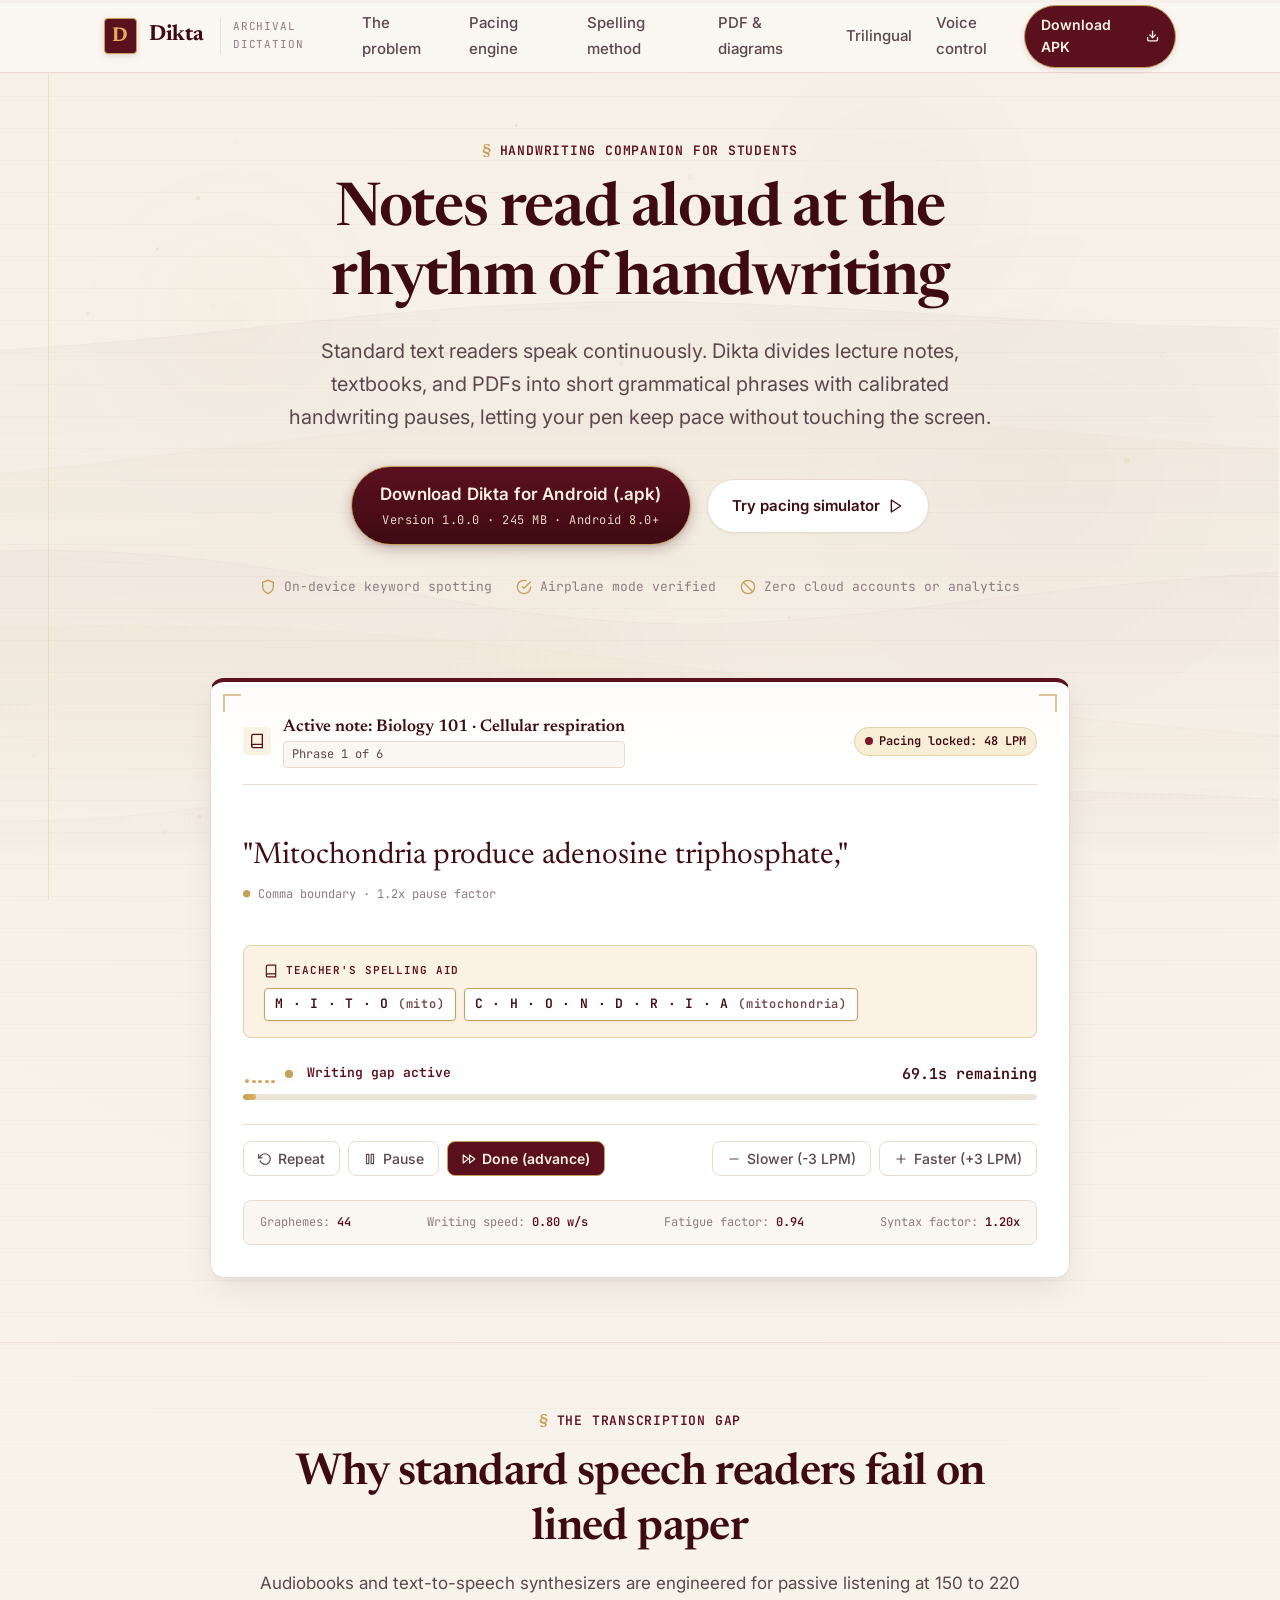
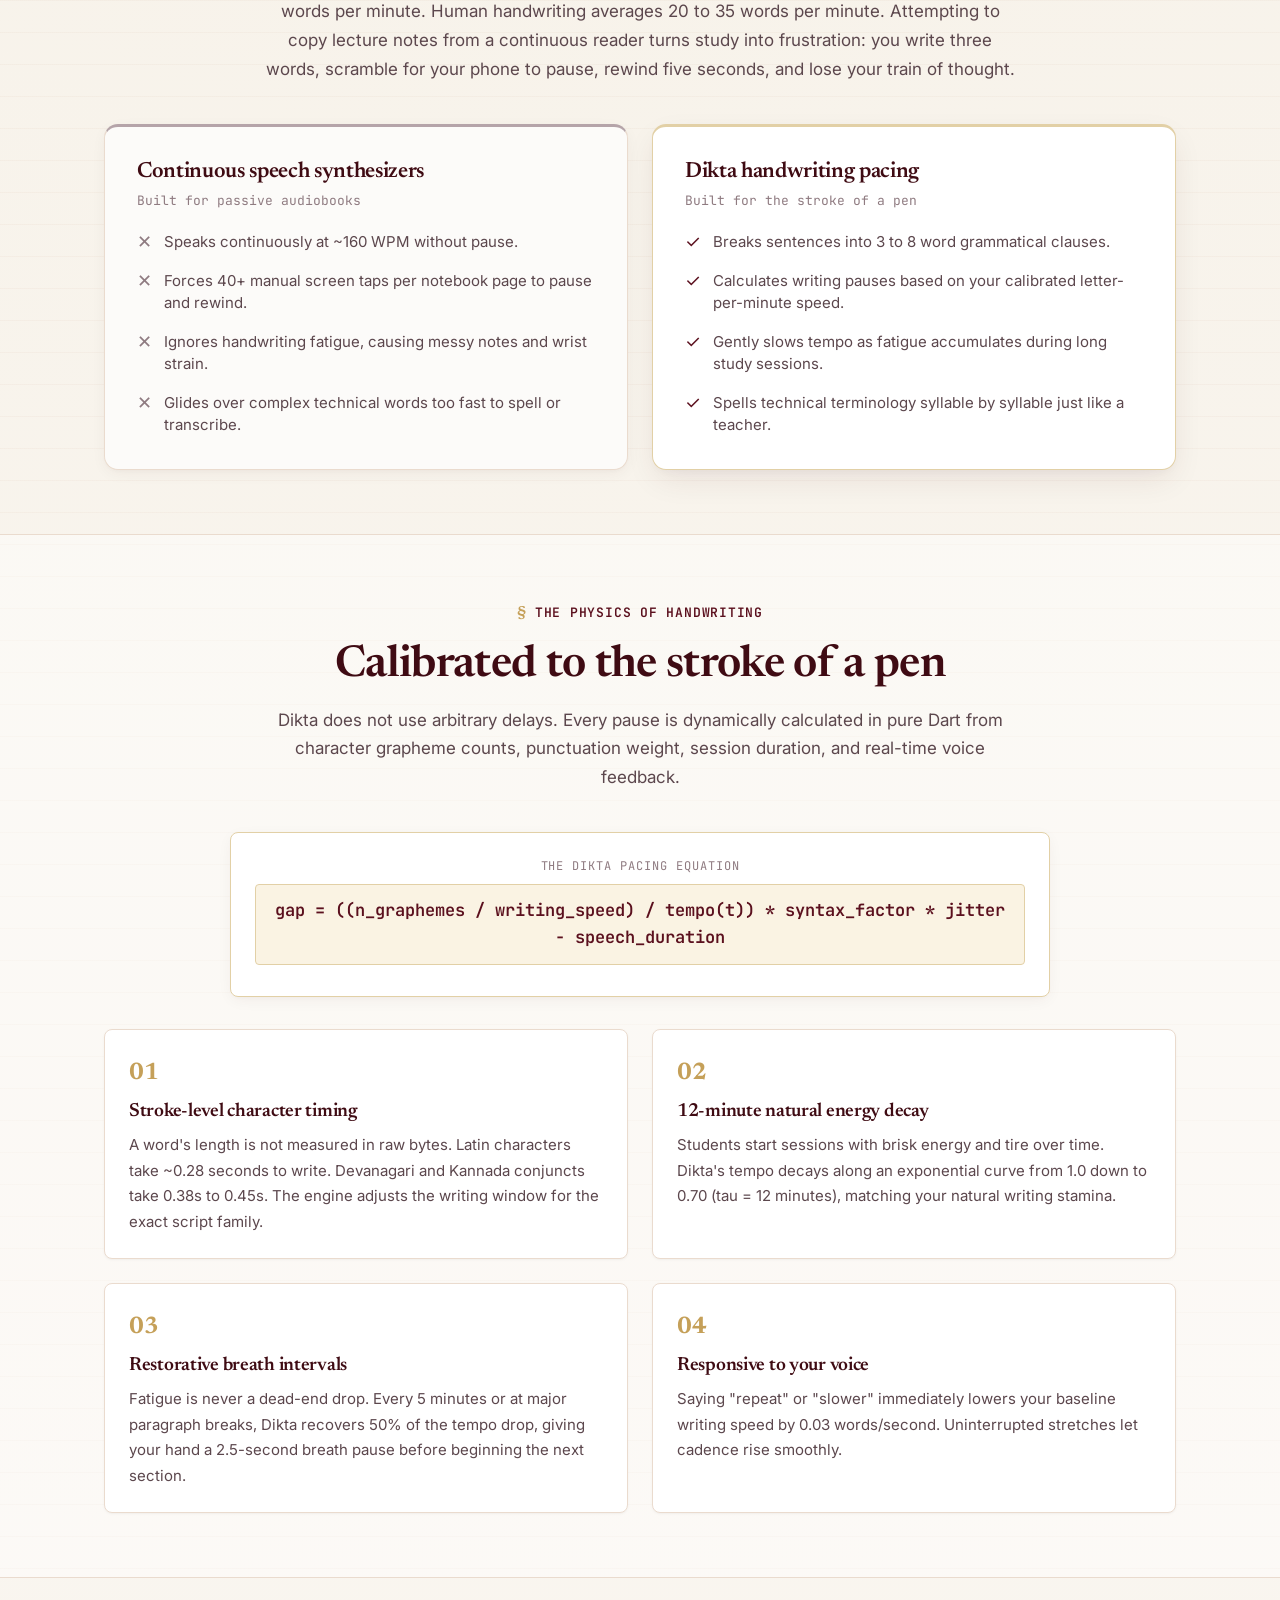
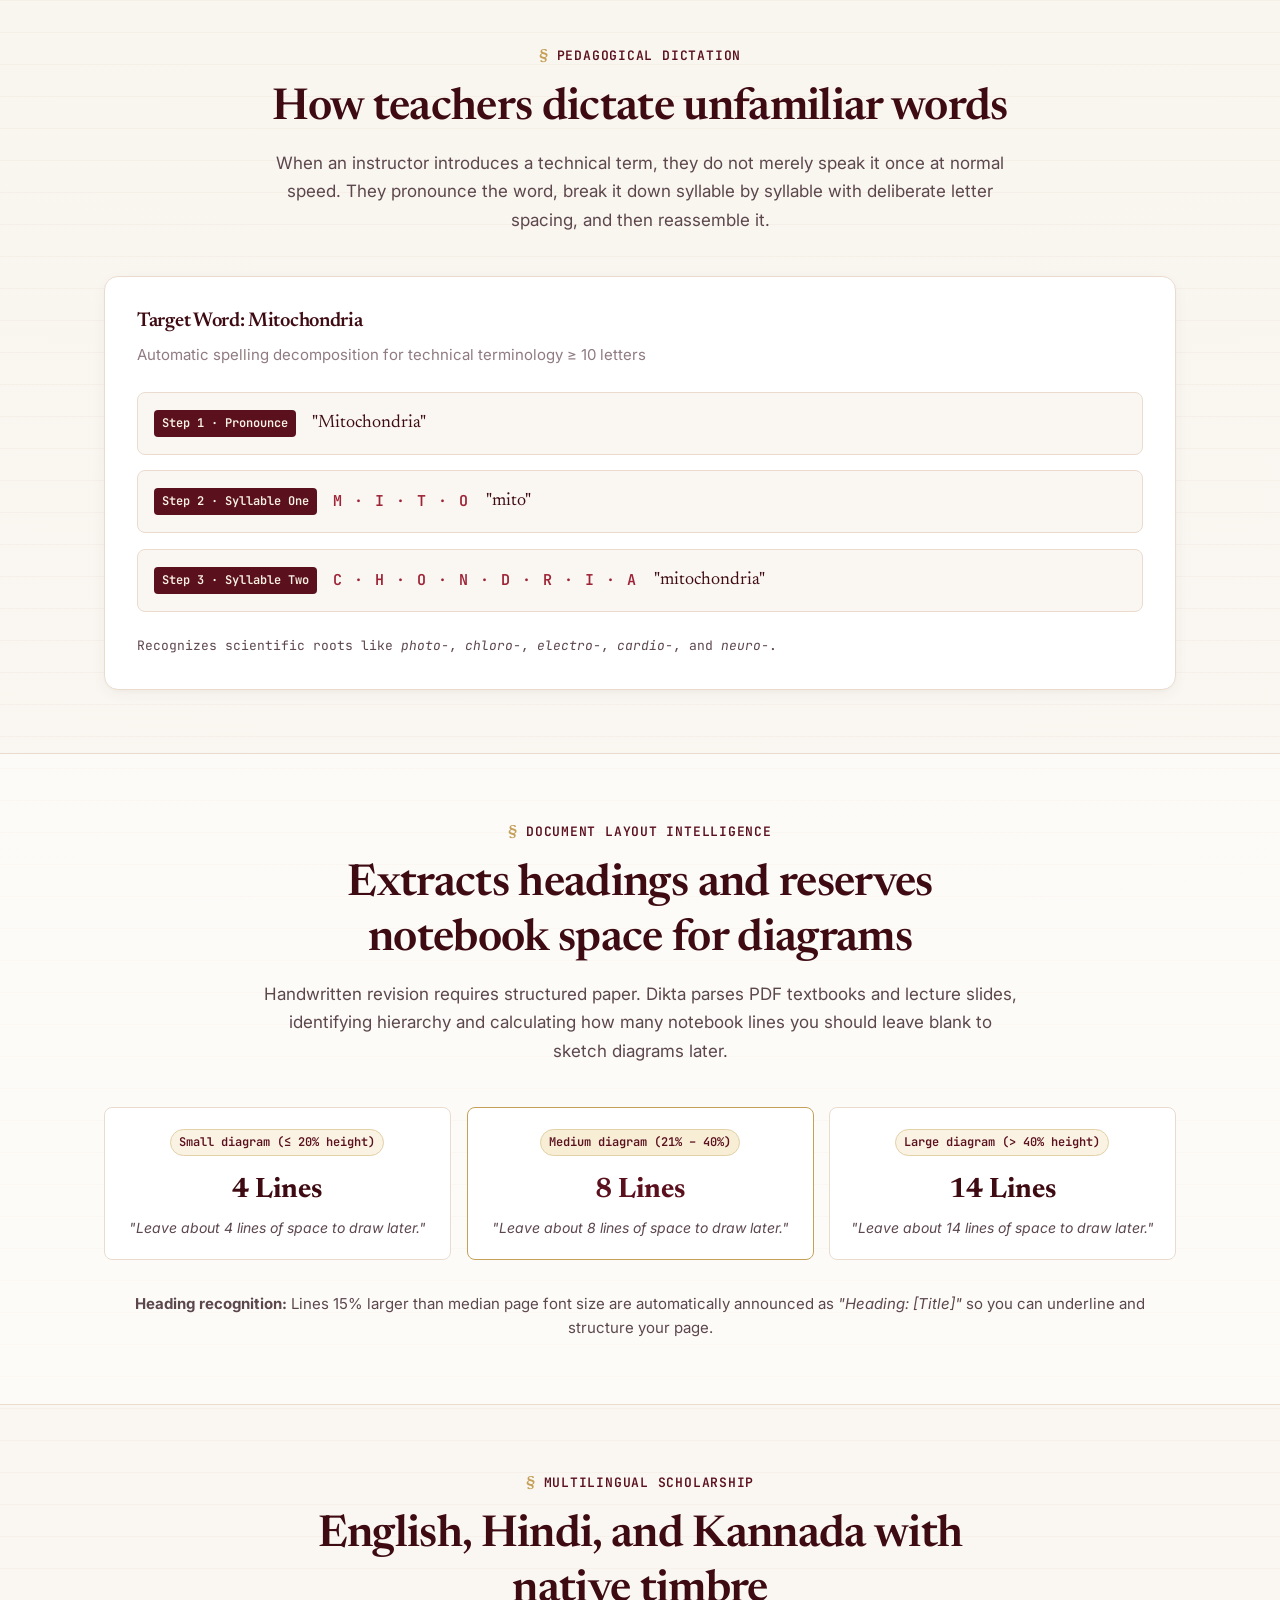
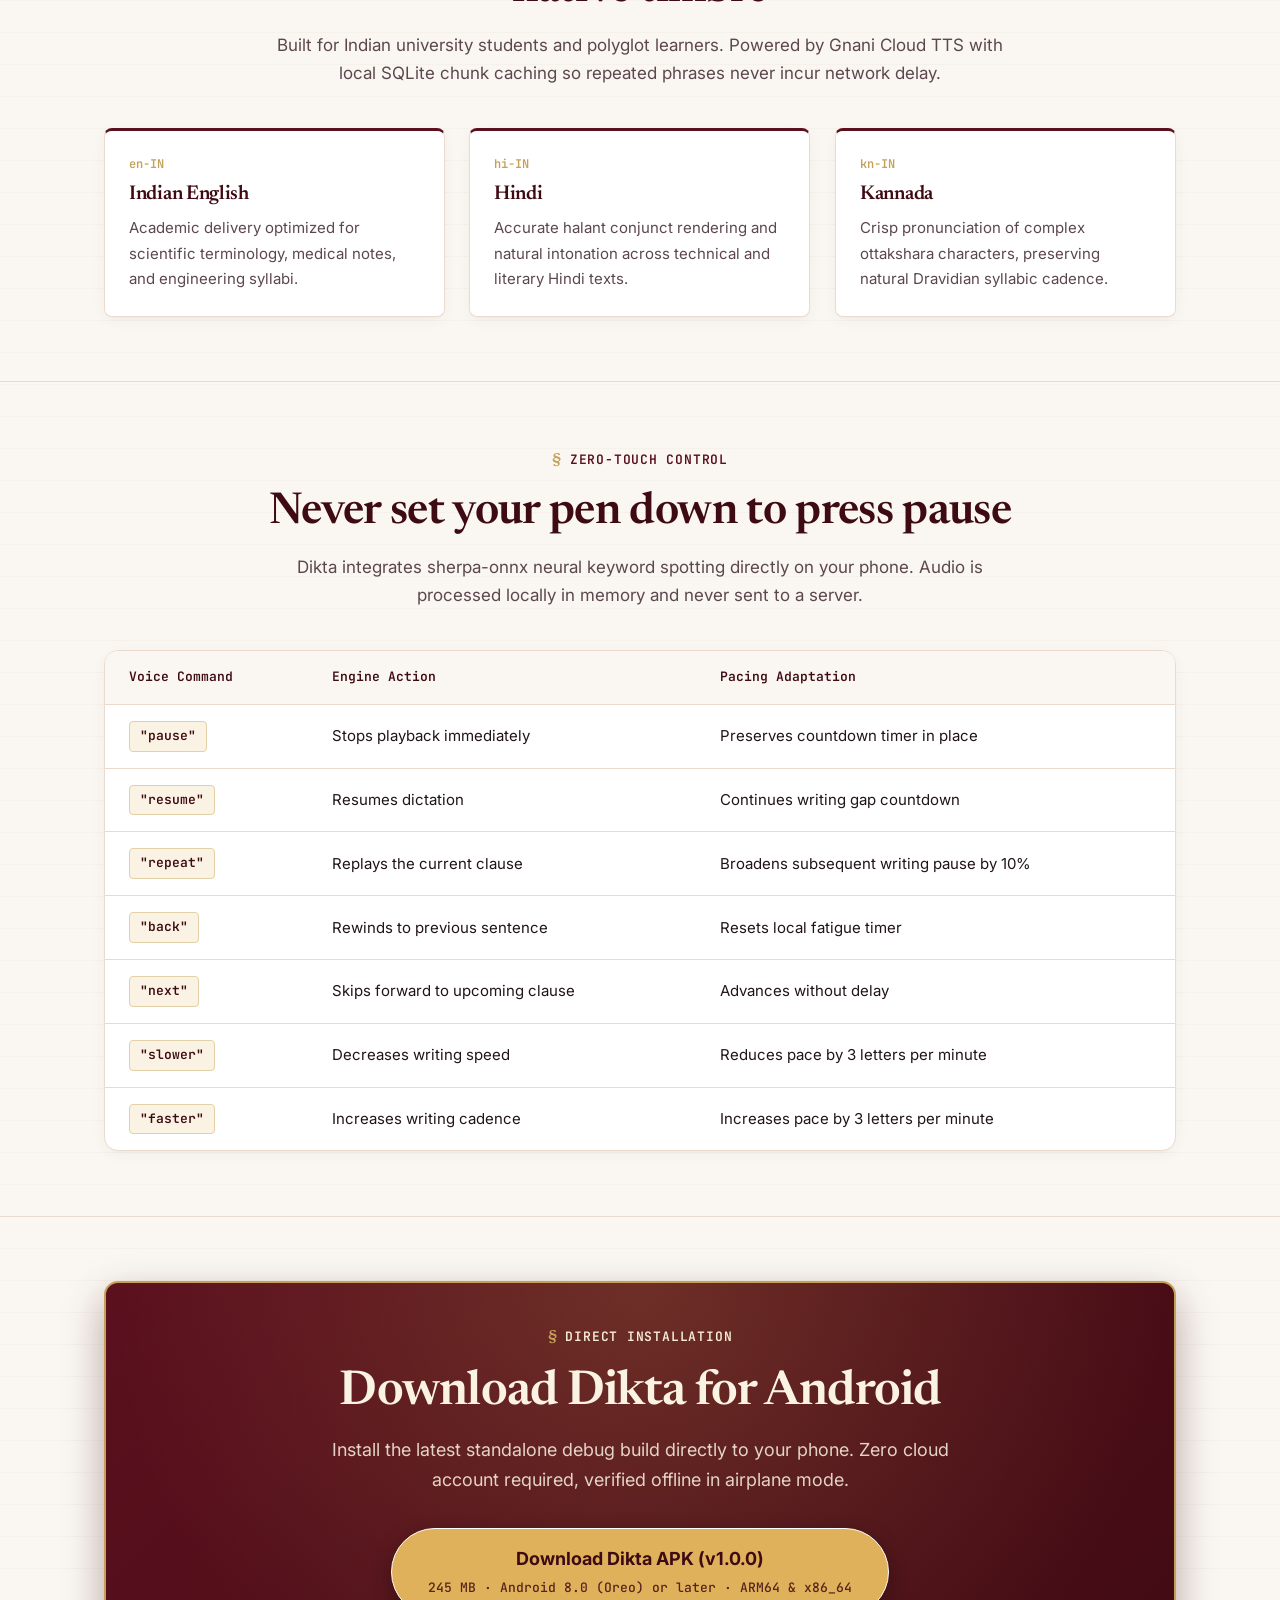
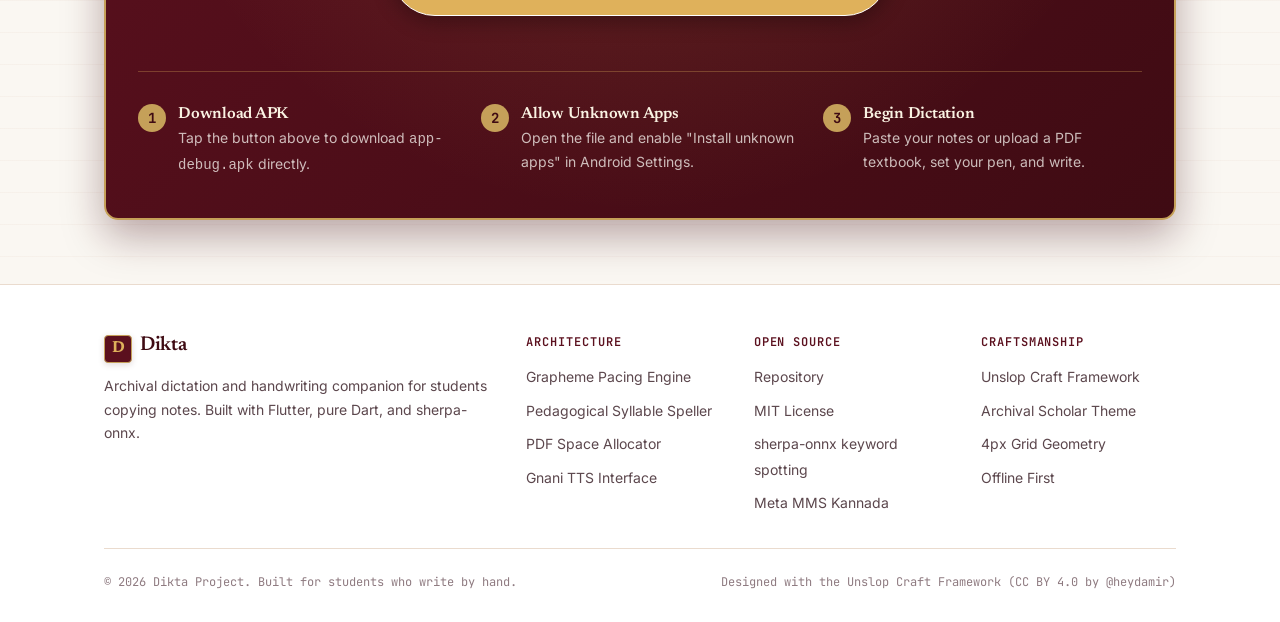
==== commit 65b93a73: "feat(motion): elevate landing page with OpenMotion ink physics, magnetic buttons, and dynamic spotli" ====
--- a/web/index.html
+++ b/web/index.html
@@ -12,6 +12,17 @@
 </head>
 <body>
 
+  <!-- Manuscript Scroll Progress Indicator -->
+  <div class="scroll-progress-container" aria-hidden="true">
+    <div class="scroll-progress-bar" id="scrollProgressBar"></div>
+  </div>
+
+  <!-- Ambient Cursor Glow Track -->
+  <div class="cursor-glow" id="cursorGlow" aria-hidden="true"></div>
+
+  <!-- Background Fluid Ink & Parchment Waves -->
+  <canvas class="ink-waves-canvas" id="inkWavesCanvas" aria-hidden="true"></canvas>
+
   <!-- Navigation -->
   <header class="site-header">
     <div class="container nav-wrap">
@@ -30,7 +41,7 @@
         <li><a href="#commands">Voice control</a></li>
       </ul>
 
-      <a href="#download" class="header-cta-btn">
+      <a href="#download" class="header-cta-btn magnetic-btn">
         <span>Download APK</span>
         <svg width="14" height="14" viewBox="0 0 24 24" fill="none" stroke="currentColor" stroke-width="2.5" stroke-linecap="round" stroke-linejoin="round"><path d="M21 15v4a2 2 0 0 1-2 2H5a2 2 0 0 1-2-2v-4"/><polyline points="7 10 12 15 17 10"/><line x1="12" y1="15" x2="12" y2="3"/></svg>
       </a>
@@ -40,19 +51,19 @@
   <!-- Hero Section -->
   <main>
     <section class="hero-section">
-      <div class="container hero-content">
+      <div class="container hero-content reveal-ink">
         <div class="kicker">Handwriting companion for students</div>
         <h1 class="hero-title">Notes read aloud at the rhythm of handwriting</h1>
         <p class="hero-subtitle">
           Standard text readers speak continuously. Dikta divides lecture notes, textbooks, and PDFs into short grammatical phrases with calibrated handwriting pauses, letting your pen keep pace without touching the screen.
         </p>
 
-        <div class="hero-actions">
-          <a href="app-debug.apk" download="app-debug.apk" class="btn-primary">
+        <div class="hero-actions reveal">
+          <a href="app-debug.apk" download="app-debug.apk" class="btn-primary magnetic-btn">
             <span>Download Dikta for Android (.apk)</span>
             <span class="btn-meta">Version 1.0.0 · 245 MB · Android 8.0+</span>
           </a>
-          <a href="#simulator" class="btn-secondary">
+          <a href="#simulator" class="btn-secondary magnetic-btn">
             <span>Try pacing simulator</span>
             <svg width="16" height="16" viewBox="0 0 24 24" fill="none" stroke="currentColor" stroke-width="2" stroke-linecap="round" stroke-linejoin="round"><polygon points="5 3 19 12 5 21 5 3"/></svg>
           </a>
@@ -78,7 +89,7 @@
     <!-- Interactive Simulator Hero Moment -->
     <section class="simulator-section" id="simulator">
       <div class="container">
-        <div class="notebook-card">
+        <div class="notebook-card mockup-sheet spotlight-card reveal">
           <!-- Notebook Meta Header -->
           <div class="notebook-meta-header">
             <div class="notebook-title-wrap">
@@ -117,10 +128,11 @@
           <div class="cadence-timeline">
             <div class="timeline-info">
               <div class="state-badge" id="stateBadge">
-                <span class="sound-equalizer animating" id="soundEqualizer">
+                <span class="sound-equalizer animating" id="soundEqualizer" title="Organic spring audio equalizer">
                   <span class="eq-bar"></span><span class="eq-bar"></span><span class="eq-bar"></span><span class="eq-bar"></span><span class="eq-bar"></span>
                 </span>
-                <span>Speaking phrase...</span>
+                <span class="state-status-dot" id="stateStatusDot" style="display:none;"></span>
+                <span id="stateBadgeText">Speaking phrase...</span>
               </div>
               <div class="countdown-digits" id="countdownDigits">Speaking...</div>
             </div>
@@ -132,25 +144,25 @@
           <!-- Controls -->
           <div class="controls-bar">
             <div class="control-group">
-              <button class="ctrl-btn" id="btnRepeat" title="Replay current phrase">
+              <button class="ctrl-btn magnetic-btn" id="btnRepeat" title="Replay current phrase">
                 <svg width="14" height="14" viewBox="0 0 24 24" fill="none" stroke="currentColor" stroke-width="2" stroke-linecap="round" stroke-linejoin="round"><polyline points="1 4 1 10 7 10"/><path d="M3.51 15a9 9 0 1 0 2.13-9.36L1 10"/></svg>
                 <span>Repeat</span>
               </button>
-              <button class="ctrl-btn" id="btnPause" title="Pause writing countdown">
+              <button class="ctrl-btn magnetic-btn" id="btnPause" title="Pause writing countdown">
                 <svg width="14" height="14" viewBox="0 0 24 24" fill="none" stroke="currentColor" stroke-width="2" stroke-linecap="round" stroke-linejoin="round"><rect x="6" y="4" width="4" height="16"/><rect x="14" y="4" width="4" height="16"/></svg>
                 <span id="btnPauseText">Pause</span>
               </button>
-              <button class="ctrl-btn ctrl-btn-primary" id="btnAdvance" title="Done writing, advance now">
+              <button class="ctrl-btn ctrl-btn-primary magnetic-btn" id="btnAdvance" title="Done writing, advance now">
                 <svg width="14" height="14" viewBox="0 0 24 24" fill="none" stroke="currentColor" stroke-width="2" stroke-linecap="round" stroke-linejoin="round"><polygon points="13 19 22 12 13 5 13 19"/><polygon points="2 19 11 12 2 5 2 19"/></svg>
                 <span>Done (advance)</span>
               </button>
             </div>
             <div class="control-group">
-              <button class="ctrl-btn" id="btnSlower" title="Slow down handwriting pace">
+              <button class="ctrl-btn magnetic-btn" id="btnSlower" title="Slow down handwriting pace">
                 <svg width="14" height="14" viewBox="0 0 24 24" fill="none" stroke="currentColor" stroke-width="2" stroke-linecap="round" stroke-linejoin="round"><line x1="5" y1="12" x2="19" y2="12"/></svg>
                 <span>Slower (-3 LPM)</span>
               </button>
-              <button class="ctrl-btn" id="btnFaster" title="Speed up handwriting pace">
+              <button class="ctrl-btn magnetic-btn" id="btnFaster" title="Speed up handwriting pace">
                 <svg width="14" height="14" viewBox="0 0 24 24" fill="none" stroke="currentColor" stroke-width="2" stroke-linecap="round" stroke-linejoin="round"><line x1="12" y1="5" x2="12" y2="19"/><line x1="5" y1="12" x2="19" y2="12"/></svg>
                 <span>Faster (+3 LPM)</span>
               </button>
@@ -171,7 +183,7 @@
     <!-- The Core Problem -->
     <section class="problem-section" id="problem">
       <div class="container">
-        <div class="section-header">
+        <div class="section-header reveal">
           <div class="kicker">The transcription gap</div>
           <h2>Why standard speech readers fail on lined paper</h2>
           <p>
@@ -179,8 +191,8 @@
           </p>
         </div>
 
-        <div class="comparison-grid">
-          <div class="compare-card problem-card">
+        <div class="comparison-grid reveal-group">
+          <div class="compare-card problem-card feature-card spotlight-card reveal">
             <div class="compare-header">
               <h3 class="compare-title">Continuous speech synthesizers</h3>
               <div class="compare-sub">Built for passive audiobooks</div>
@@ -205,7 +217,7 @@
             </ul>
           </div>
 
-          <div class="compare-card solution-card">
+          <div class="compare-card solution-card feature-card spotlight-card reveal">
             <div class="compare-header">
               <h3 class="compare-title">Dikta handwriting pacing</h3>
               <div class="compare-sub">Built for the stroke of a pen</div>
@@ -236,7 +248,7 @@
     <!-- The Pacing Engine -->
     <section class="pacing-section" id="pacing">
       <div class="container">
-        <div class="section-header">
+        <div class="section-header reveal">
           <div class="kicker">The physics of handwriting</div>
           <h2>Calibrated to the stroke of a pen</h2>
           <p>
@@ -244,15 +256,15 @@
           </p>
         </div>
 
-        <div class="formula-card">
+        <div class="formula-card spec-card spotlight-card reveal">
           <div class="formula-label">The Dikta Pacing Equation</div>
           <div class="formula-math">
             gap = ((n_graphemes / writing_speed) / tempo(t)) * syntax_factor * jitter - speech_duration
           </div>
         </div>
 
-        <div class="pillars-grid">
-          <div class="pillar-card">
+        <div class="pillars-grid reveal-group">
+          <div class="pillar-card arch-card spotlight-card reveal">
             <div class="pillar-num">01</div>
             <h3>Stroke-level character timing</h3>
             <p>
@@ -260,7 +272,7 @@
             </p>
           </div>
 
-          <div class="pillar-card">
+          <div class="pillar-card arch-card spotlight-card reveal">
             <div class="pillar-num">02</div>
             <h3>12-minute natural energy decay</h3>
             <p>
@@ -268,7 +280,7 @@
             </p>
           </div>
 
-          <div class="pillar-card">
+          <div class="pillar-card arch-card spotlight-card reveal">
             <div class="pillar-num">03</div>
             <h3>Restorative breath intervals</h3>
             <p>
@@ -276,7 +288,7 @@
             </p>
           </div>
 
-          <div class="pillar-card">
+          <div class="pillar-card arch-card spotlight-card reveal">
             <div class="pillar-num">04</div>
             <h3>Responsive to your voice</h3>
             <p>
@@ -290,7 +302,7 @@
     <!-- The Teacher's Spelling Method -->
     <section class="spelling-section" id="spelling">
       <div class="container">
-        <div class="section-header">
+        <div class="section-header reveal">
           <div class="kicker">Pedagogical dictation</div>
           <h2>How teachers dictate unfamiliar words</h2>
           <p>
@@ -298,21 +310,21 @@
           </p>
         </div>
 
-        <div class="spelling-showcase">
+        <div class="spelling-showcase spec-card spotlight-card reveal">
           <h3 style="font-size: 1.25rem; margin-bottom: 8px;">Target Word: Mitochondria</h3>
           <p style="font-size: 0.9375rem; color: var(--ink-muted);">Automatic spelling decomposition for technical terminology &ge; 10 letters</p>
 
-          <div class="morph-breakdown">
-            <div class="morph-step">
+          <div class="morph-breakdown reveal-group">
+            <div class="morph-step feature-card spotlight-card reveal">
               <div class="morph-badge">Step 1 · Pronounce</div>
               <div class="morph-content">"Mitochondria"</div>
             </div>
-            <div class="morph-step">
+            <div class="morph-step feature-card spotlight-card reveal">
               <div class="morph-badge">Step 2 · Syllable One</div>
               <div class="morph-letters">M · I · T · O</div>
               <div class="morph-content">"mito"</div>
             </div>
-            <div class="morph-step">
+            <div class="morph-step feature-card spotlight-card reveal">
               <div class="morph-badge">Step 3 · Syllable Two</div>
               <div class="morph-letters">C · H · O · N · D · R · I · A</div>
               <div class="morph-content">"mitochondria"</div>
@@ -329,7 +341,7 @@
     <!-- PDF & Diagrams -->
     <section class="pdf-section" id="pdf">
       <div class="container">
-        <div class="section-header">
+        <div class="section-header reveal">
           <div class="kicker">Document layout intelligence</div>
           <h2>Extracts headings and reserves notebook space for diagrams</h2>
           <p>
@@ -337,25 +349,25 @@
           </p>
         </div>
 
-        <div class="diagram-rule-grid">
-          <div class="diagram-card">
+        <div class="diagram-rule-grid reveal-group">
+          <div class="diagram-card spec-card spotlight-card reveal">
             <div class="diagram-size-badge">Small diagram (&le; 20% height)</div>
             <div class="diagram-lines">4 Lines</div>
             <div class="diagram-spoken">"Leave about 4 lines of space to draw later."</div>
           </div>
-          <div class="diagram-card" style="border-color: var(--gold-accent);">
+          <div class="diagram-card spec-card spotlight-card reveal" style="border-color: var(--gold-accent);">
             <div class="diagram-size-badge" style="background: var(--gold-light);">Medium diagram (21% &ndash; 40%)</div>
             <div class="diagram-lines" style="color: var(--burgundy-royal);">8 Lines</div>
             <div class="diagram-spoken">"Leave about 8 lines of space to draw later."</div>
           </div>
-          <div class="diagram-card">
+          <div class="diagram-card spec-card spotlight-card reveal">
             <div class="diagram-size-badge">Large diagram (> 40% height)</div>
             <div class="diagram-lines">14 Lines</div>
             <div class="diagram-spoken">"Leave about 14 lines of space to draw later."</div>
           </div>
         </div>
 
-        <div style="margin-top: 32px; text-align: center; font-size: 0.9375rem; color: var(--ink-secondary);">
+        <div style="margin-top: 32px; text-align: center; font-size: 0.9375rem; color: var(--ink-secondary);" class="reveal">
           <strong>Heading recognition:</strong> Lines 15% larger than median page font size are automatically announced as <em>"Heading: [Title]"</em> so you can underline and structure your page.
         </div>
       </div>
@@ -364,7 +376,7 @@
     <!-- Trilingual Support -->
     <section class="trilingual-section" id="trilingual">
       <div class="container">
-        <div class="section-header">
+        <div class="section-header reveal">
           <div class="kicker">Multilingual scholarship</div>
           <h2>English, Hindi, and Kannada with native timbre</h2>
           <p>
@@ -372,8 +384,8 @@
           </p>
         </div>
 
-        <div class="languages-grid">
-          <div class="lang-card">
+        <div class="languages-grid reveal-group">
+          <div class="lang-card feature-card spotlight-card reveal">
             <div class="lang-badge">en-IN</div>
             <h3>Indian English</h3>
             <p>
@@ -381,7 +393,7 @@
             </p>
           </div>
 
-          <div class="lang-card">
+          <div class="lang-card feature-card spotlight-card reveal">
             <div class="lang-badge">hi-IN</div>
             <h3>Hindi</h3>
             <p>
@@ -389,7 +401,7 @@
             </p>
           </div>
 
-          <div class="lang-card">
+          <div class="lang-card feature-card spotlight-card reveal">
             <div class="lang-badge">kn-IN</div>
             <h3>Kannada</h3>
             <p>
@@ -403,7 +415,7 @@
     <!-- Voice Commands -->
     <section class="commands-section" id="commands">
       <div class="container">
-        <div class="section-header">
+        <div class="section-header reveal">
           <div class="kicker">Zero-touch control</div>
           <h2>Never set your pen down to press pause</h2>
           <p>
@@ -411,7 +423,7 @@
           </p>
         </div>
 
-        <div class="commands-table-wrap">
+        <div class="commands-table-wrap spec-card spotlight-card reveal">
           <table class="commands-table">
             <thead>
               <tr>
@@ -465,34 +477,34 @@
     <!-- Download Section -->
     <section class="download-section" id="download">
       <div class="container">
-        <div class="download-box">
+        <div class="download-box arch-card spotlight-card reveal">
           <div class="kicker" style="color: var(--gold-light);">Direct installation</div>
           <h2>Download Dikta for Android</h2>
           <p>
             Install the latest standalone debug build directly to your phone. Zero cloud account required, verified offline in airplane mode.
           </p>
 
-          <a href="app-debug.apk" download="app-debug.apk" class="download-btn-capsule">
+          <a href="app-debug.apk" download="app-debug.apk" class="download-btn-capsule magnetic-btn">
             <span>Download Dikta APK (v1.0.0)</span>
             <span class="download-meta-sub">245 MB · Android 8.0 (Oreo) or later · ARM64 & x86_64</span>
           </a>
 
-          <div class="install-steps">
-            <div class="step-item">
+          <div class="install-steps reveal-group">
+            <div class="step-item feature-card spotlight-card reveal">
               <div class="step-num">1</div>
               <div class="step-text">
                 <h4>Download APK</h4>
                 <p>Tap the button above to download <code>app-debug.apk</code> directly.</p>
               </div>
             </div>
-            <div class="step-item">
+            <div class="step-item feature-card spotlight-card reveal">
               <div class="step-num">2</div>
               <div class="step-text">
                 <h4>Allow Unknown Apps</h4>
                 <p>Open the file and enable "Install unknown apps" in Android Settings.</p>
               </div>
             </div>
-            <div class="step-item">
+            <div class="step-item feature-card spotlight-card reveal">
               <div class="step-num">3</div>
               <div class="step-text">
                 <h4>Begin Dictation</h4>
--- a/web/styles.css
+++ b/web/styles.css
@@ -629,36 +629,46 @@
   font-size: 0.9375rem;
 }
 
-/* Equalizer Bars */
+/* Equalizer Bars with Organic Spring Physics */
 .sound-equalizer {
   display: inline-flex;
   align-items: flex-end;
   gap: 3px;
-  height: 16px;
+  height: 18px;
+  padding: 0 2px;
+  cursor: pointer;
+  vertical-align: middle;
 }
 
 .eq-bar {
-  width: 3px;
+  width: 3.5px;
+  background: linear-gradient(180deg, var(--gold-leaf), var(--gold-accent));
+  border-radius: 2px;
+  min-height: 3px;
+  height: 4px;
+  will-change: height, transform;
+  transform-origin: bottom center;
+  transition: background 0.3s ease;
+}
+
+.sound-equalizer:hover .eq-bar {
+  background: linear-gradient(180deg, var(--gold-leaf), var(--crimson-accent));
+}
+
+.state-status-dot {
+  display: inline-block;
+  width: 8px;
+  height: 8px;
+  border-radius: 50%;
   background: var(--gold-accent);
-  border-radius: 1px;
-  transition: height 0.1s ease;
-}
-
-.eq-bar:nth-child(1) { height: 6px; }
-.eq-bar:nth-child(2) { height: 14px; }
-.eq-bar:nth-child(3) { height: 10px; }
-.eq-bar:nth-child(4) { height: 16px; }
-.eq-bar:nth-child(5) { height: 8px; }
-
-.animating .eq-bar:nth-child(1) { animation: eq-anim 0.4s infinite alternate ease-in-out; }
-.animating .eq-bar:nth-child(2) { animation: eq-anim 0.3s infinite alternate ease-in-out 0.1s; }
-.animating .eq-bar:nth-child(3) { animation: eq-anim 0.5s infinite alternate ease-in-out 0.2s; }
-.animating .eq-bar:nth-child(4) { animation: eq-anim 0.35s infinite alternate ease-in-out 0.15s; }
-.animating .eq-bar:nth-child(5) { animation: eq-anim 0.45s infinite alternate ease-in-out 0.05s; }
-
-@keyframes eq-anim {
-  0% { height: 4px; }
-  100% { height: 16px; }
+  box-shadow: 0 0 6px var(--gold-glow);
+  margin-right: 6px;
+  animation: pulse-dot 1.8s infinite ease-in-out;
+}
+
+@keyframes pulse-dot {
+  0%, 100% { transform: scale(1); opacity: 0.8; }
+  50% { transform: scale(1.25); opacity: 1; }
 }
 
 /* Ruled Notebook Progress Line */
@@ -1345,3 +1355,178 @@
   flex-wrap: wrap;
   gap: var(--space-3);
 }
+
+/* ===================================================================
+   MOTION SYSTEMS & ARCHIVAL INTEGRATION
+   Ported from open-motion library:
+   - InkWaves: Canvas fluid waves with burgundy/gold tints
+   - SpotlightCard: Radial cursor lighting
+   - MagneticButton: Spring physics attraction
+   - ScrollProgress: Manuscript reading timeline
+   - CursorGlow: Ambient pointer lighting
+   - ScrollReveal: Staggered thresholds and ink-spread reveal
+   =================================================================== */
+
+/* Fluid Ink Waves Canvas */
+.ink-waves-canvas {
+  position: fixed;
+  top: 0;
+  left: 0;
+  width: 100vw;
+  height: 100vh;
+  pointer-events: none;
+  z-index: 0;
+  opacity: 0.95;
+}
+
+/* Manuscript Scroll Progress */
+.scroll-progress-container {
+  position: fixed;
+  top: 0;
+  left: 0;
+  right: 0;
+  height: 3px;
+  z-index: 200;
+  pointer-events: none;
+  background: rgba(234, 219, 206, 0.25);
+}
+
+.scroll-progress-bar {
+  height: 100%;
+  width: 0%;
+  background: linear-gradient(90deg, var(--burgundy-royal), var(--crimson-accent), var(--gold-leaf), var(--gold-accent));
+  box-shadow: 0 0 10px rgba(197, 160, 89, 0.45), 0 0 18px rgba(91, 16, 30, 0.25);
+  transition: width 0.1s cubic-bezier(0.22, 1, 0.36, 1);
+}
+
+/* Ambient Cursor Glow */
+.cursor-glow {
+  position: fixed;
+  inset: 0;
+  pointer-events: none;
+  z-index: 1;
+  opacity: 0;
+  transition: opacity 0.5s ease;
+}
+
+@media (hover: hover) {
+  body:hover .cursor-glow {
+    opacity: 1;
+  }
+}
+
+/* Spotlight Dynamic Lighting on Cards */
+.spotlight-card,
+.feature-card,
+.arch-card,
+.spec-card,
+.mockup-sheet {
+  position: relative;
+  overflow: hidden;
+}
+
+.card-spotlight {
+  position: absolute;
+  inset: 0;
+  border-radius: inherit;
+  background: radial-gradient(
+    520px circle at var(--spotlight-x, 50%) var(--spotlight-y, 50%),
+    var(--spotlight-color, rgba(197, 160, 89, 0.12)),
+    rgba(91, 16, 30, 0.025) 35%,
+    transparent 65%
+  );
+  opacity: 0;
+  transition: opacity 0.35s ease;
+  pointer-events: none;
+  z-index: 1;
+}
+
+.spotlight-card:hover .card-spotlight,
+.feature-card:hover .card-spotlight,
+.arch-card:hover .card-spotlight,
+.spec-card:hover .card-spotlight,
+.mockup-sheet:hover .card-spotlight {
+  opacity: 1;
+}
+
+.spotlight-card > *:not(.card-spotlight),
+.feature-card > *:not(.card-spotlight),
+.arch-card > *:not(.card-spotlight),
+.spec-card > *:not(.card-spotlight),
+.mockup-sheet > *:not(.card-spotlight) {
+  position: relative;
+  z-index: 2;
+}
+
+/* Magnetic Buttons */
+.magnetic-btn,
+.btn-primary,
+.btn-secondary,
+.ctrl-btn,
+.header-cta-btn,
+.download-btn-capsule {
+  will-change: transform;
+  transform-origin: center center;
+}
+
+/* Scroll-Triggered Reveal Animations */
+.reveal {
+  opacity: 0;
+  transform: translateY(26px);
+  transition: opacity 0.75s cubic-bezier(0.16, 1, 0.3, 1),
+              transform 0.75s cubic-bezier(0.16, 1, 0.3, 1);
+  will-change: opacity, transform;
+}
+
+.reveal.revealed {
+  opacity: 1;
+  transform: translateY(0);
+}
+
+.reveal-fade {
+  opacity: 0;
+  transition: opacity 0.8s ease-out;
+  will-change: opacity;
+}
+.reveal-fade.revealed {
+  opacity: 1;
+}
+
+.reveal-scale {
+  opacity: 0;
+  transform: scale(0.95);
+  transition: opacity 0.8s cubic-bezier(0.16, 1, 0.3, 1),
+              transform 0.8s cubic-bezier(0.16, 1, 0.3, 1);
+  will-change: opacity, transform;
+}
+.reveal-scale.revealed {
+  opacity: 1;
+  transform: scale(1);
+}
+
+.reveal-ink {
+  opacity: 0;
+  transform: scale(0.94);
+  filter: blur(8px);
+  transition: opacity 0.85s ease-out,
+              transform 0.85s cubic-bezier(0.22, 1, 0.36, 1),
+              filter 0.85s ease-out;
+  will-change: opacity, transform, filter;
+}
+.reveal-ink.revealed {
+  opacity: 1;
+  transform: scale(1);
+  filter: blur(0px);
+}
+
+@media (prefers-reduced-motion: reduce) {
+  .reveal,
+  .reveal-scale,
+  .reveal-ink,
+  .reveal-fade {
+    opacity: 1 !important;
+    transform: none !important;
+    filter: none !important;
+    transition: none !important;
+  }
+}
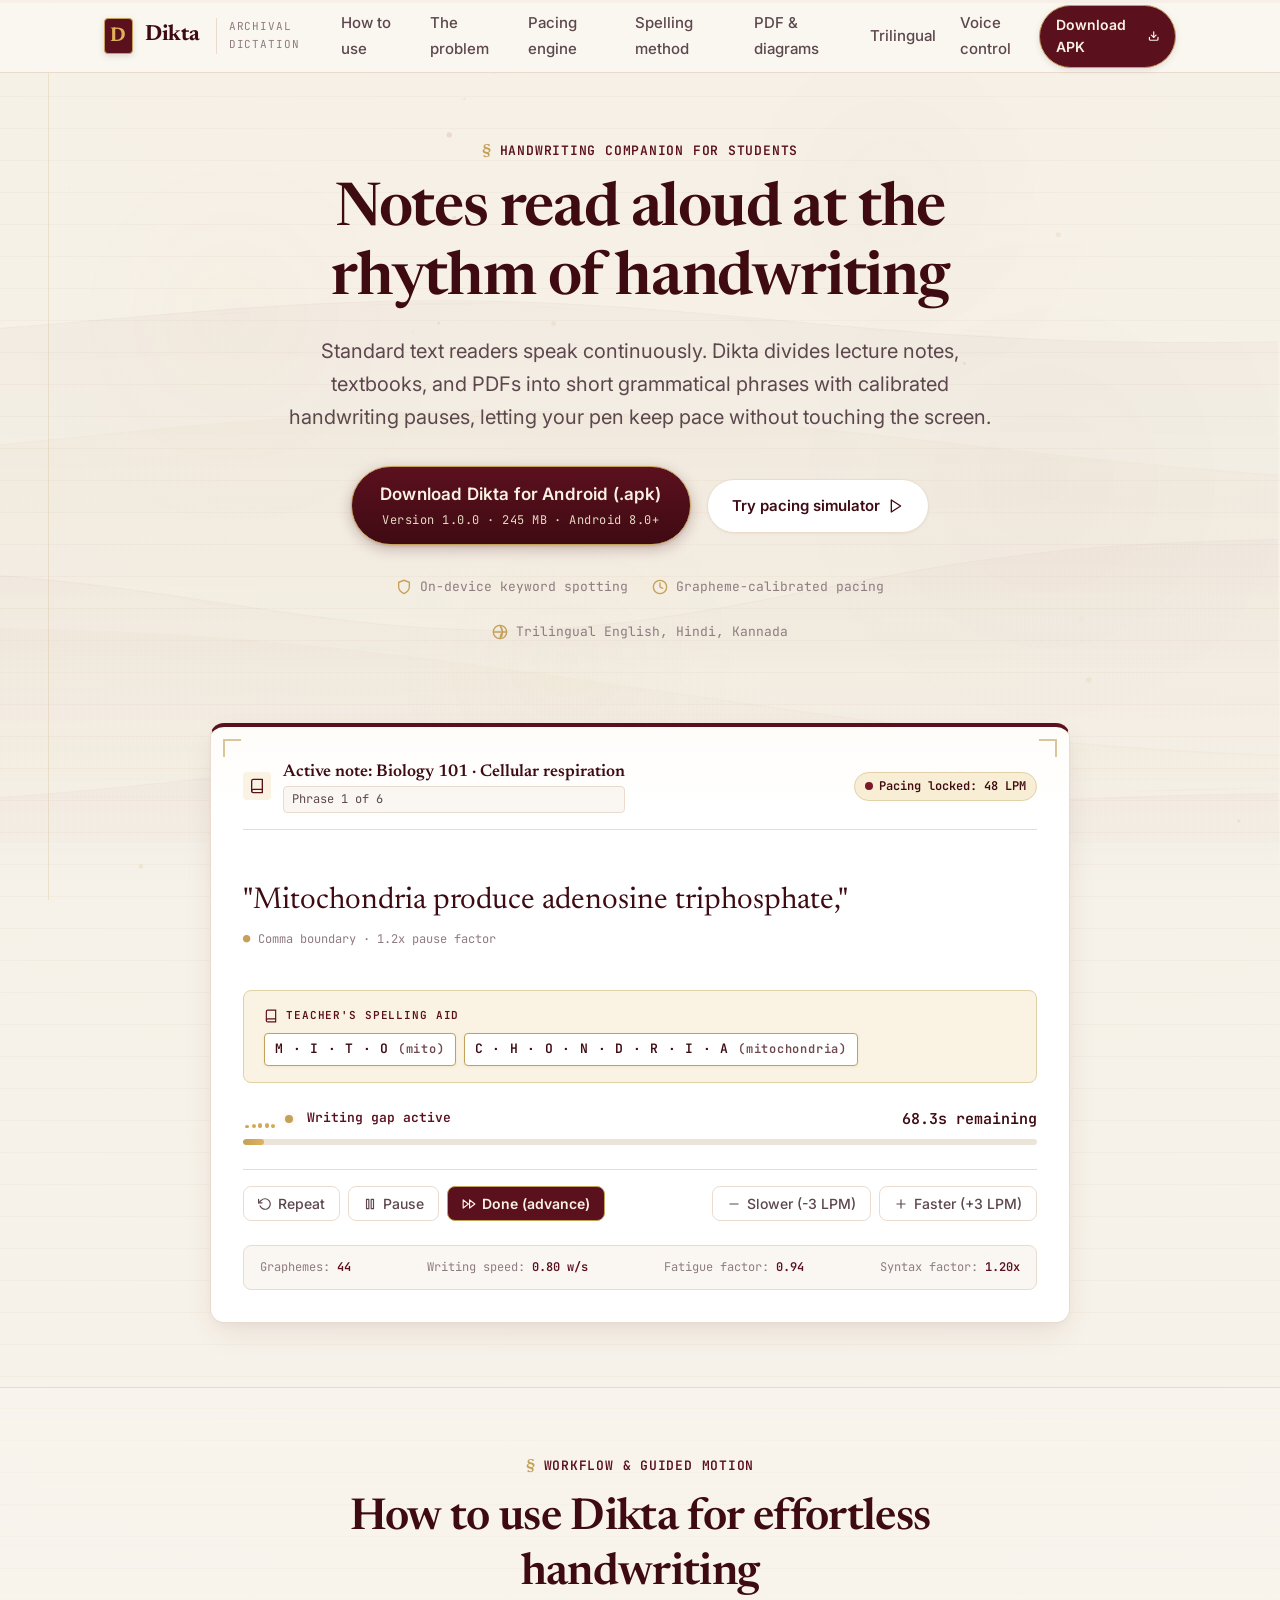
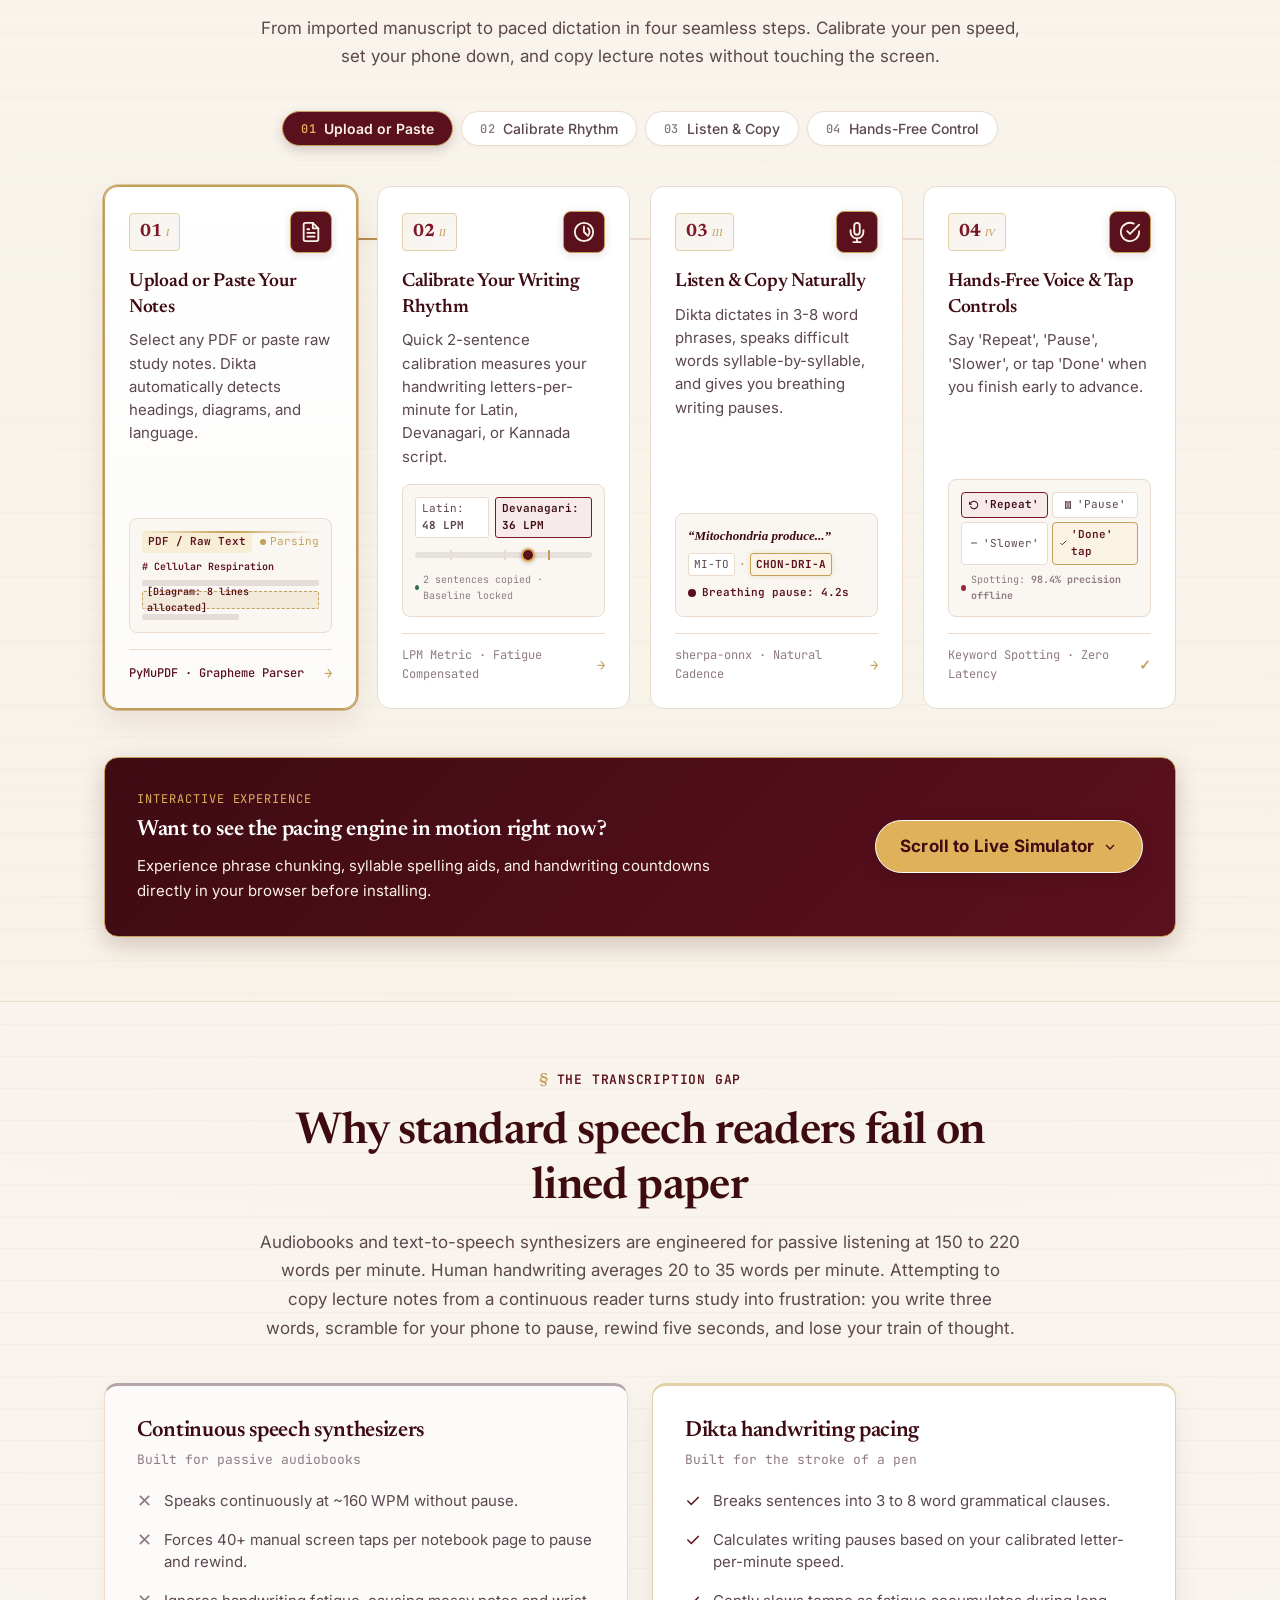
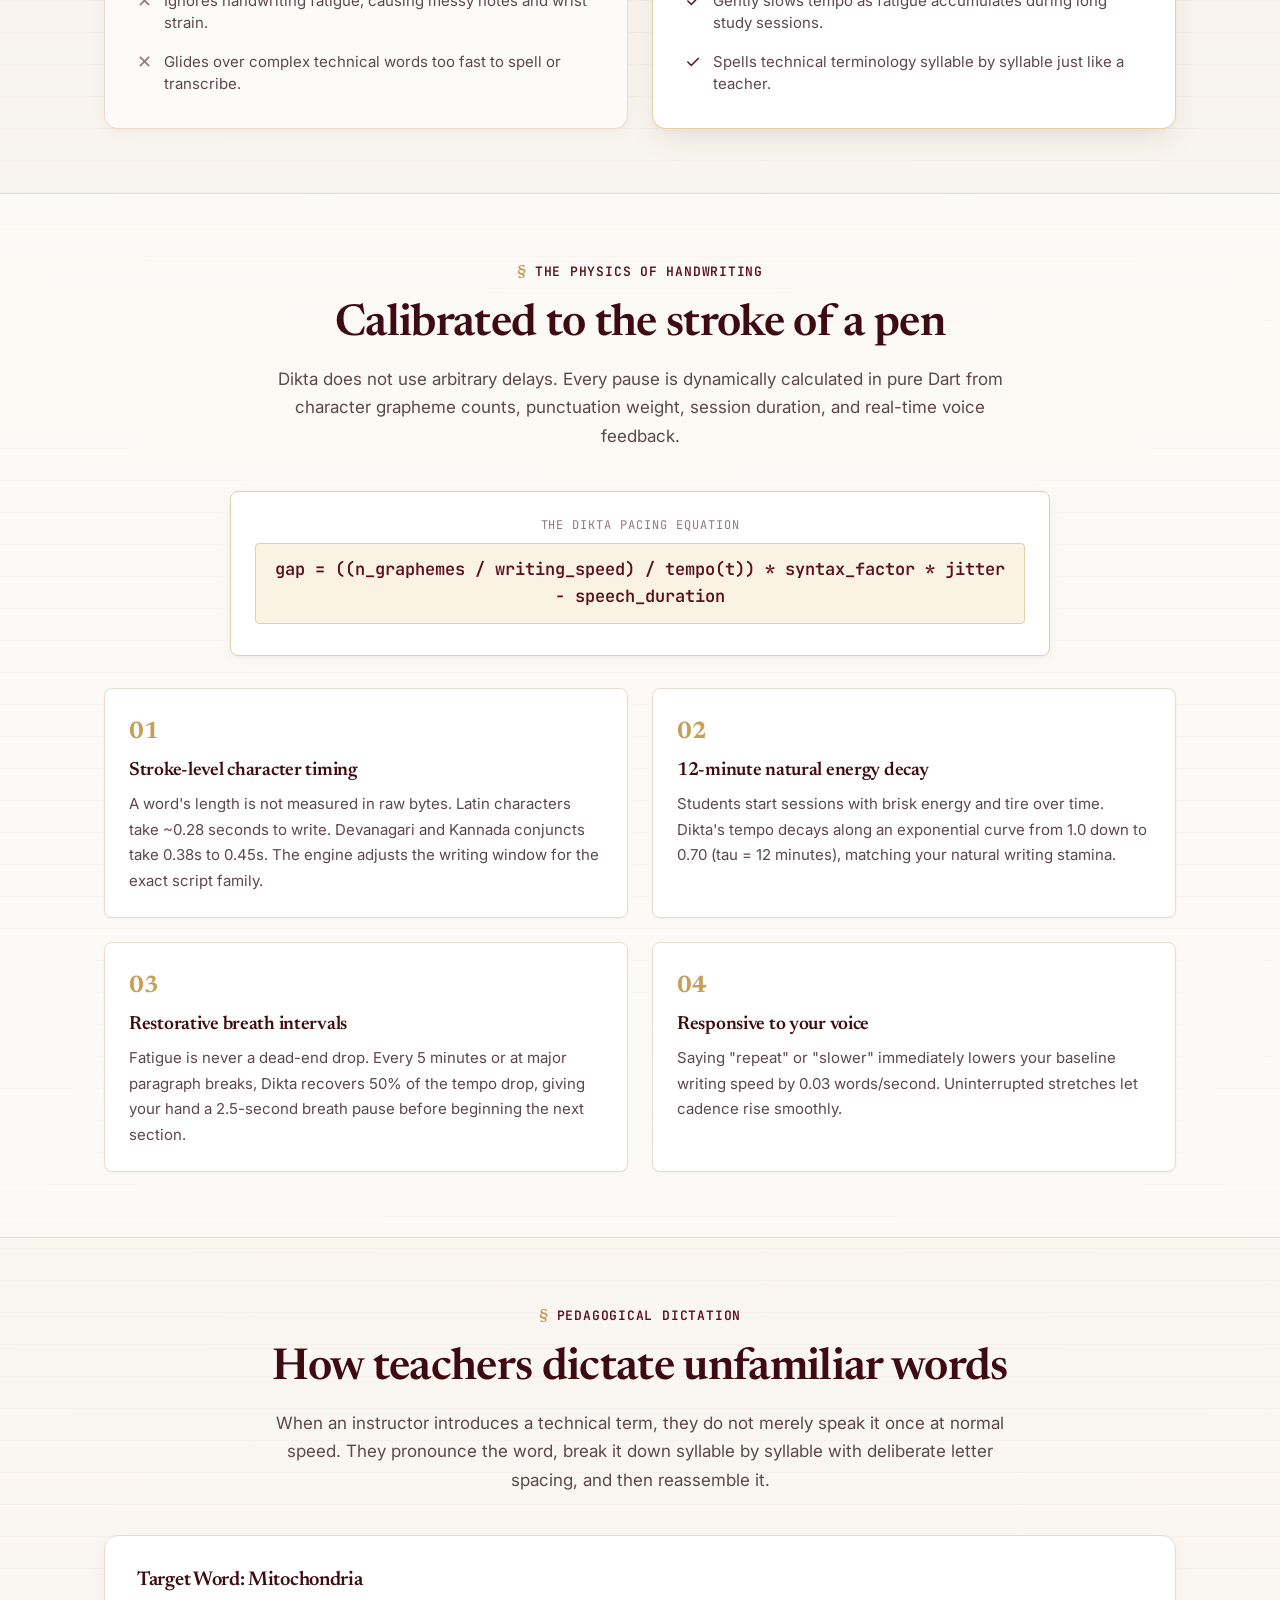
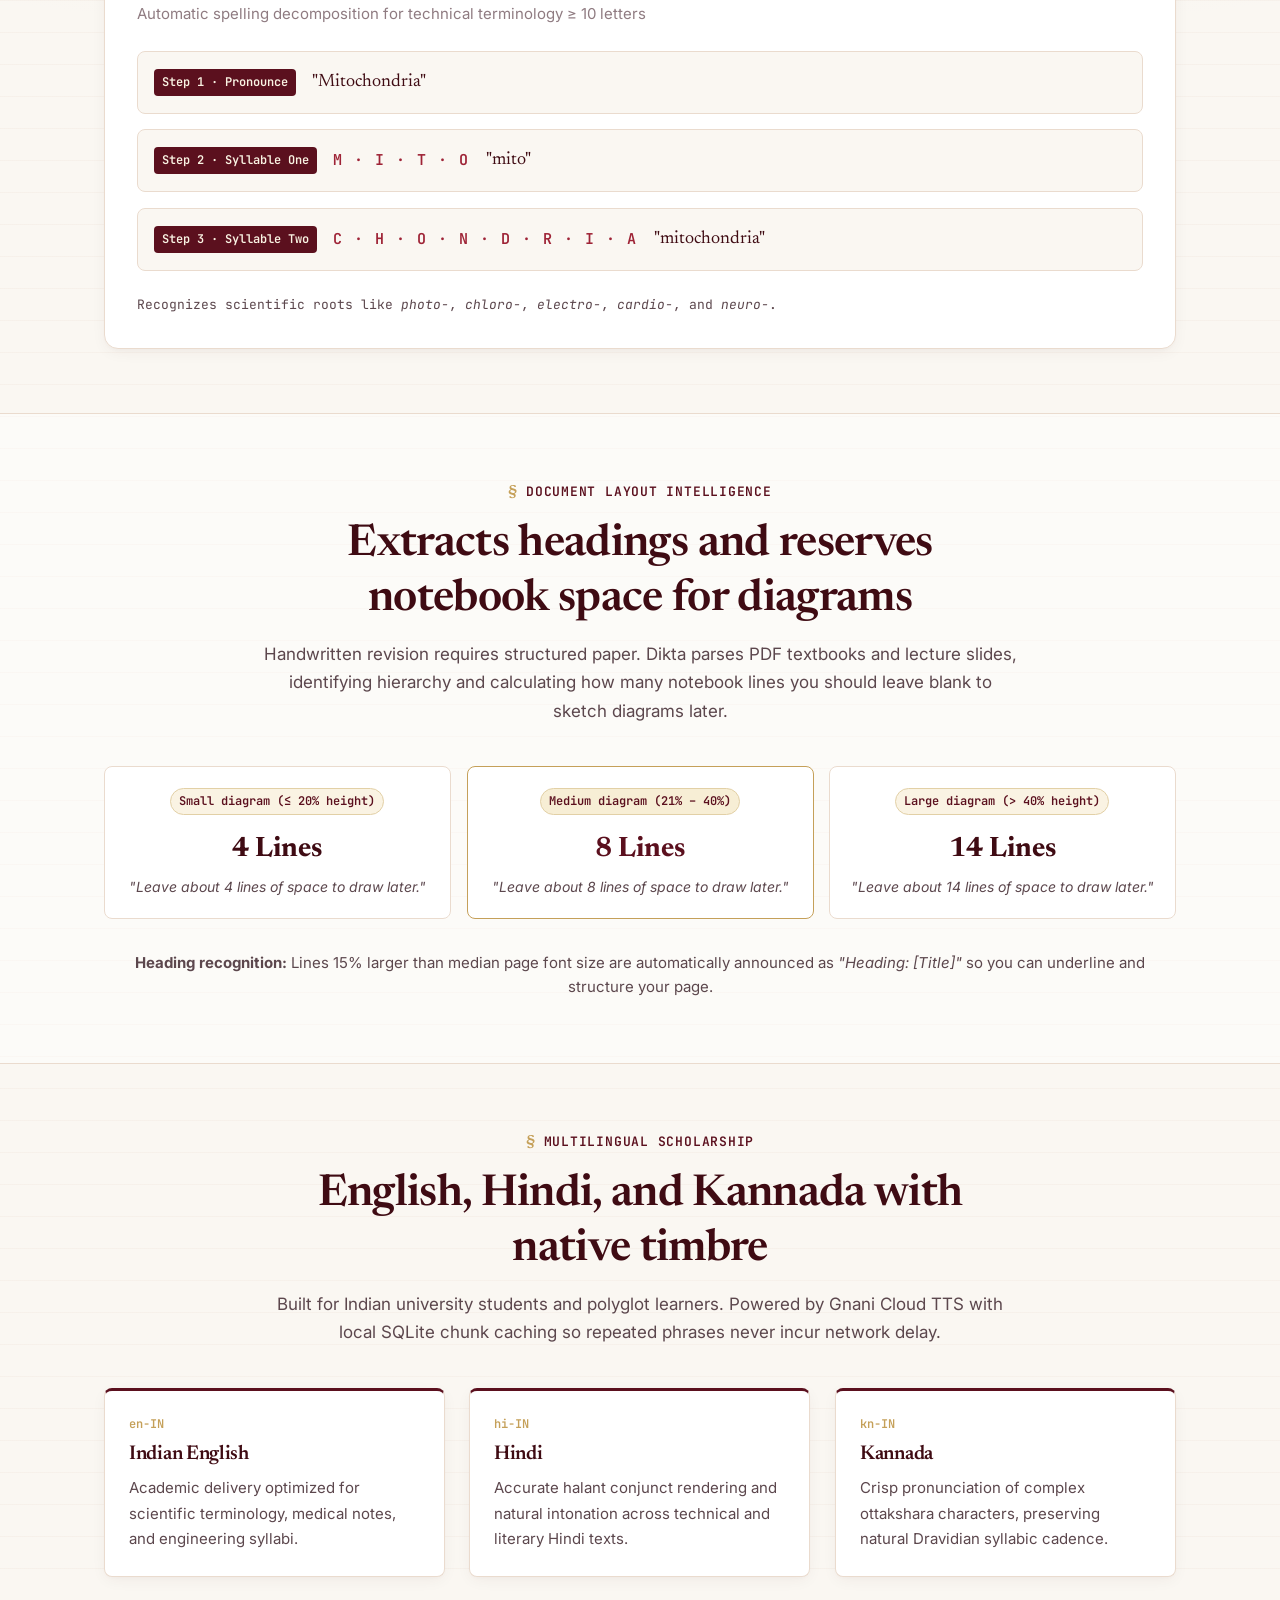
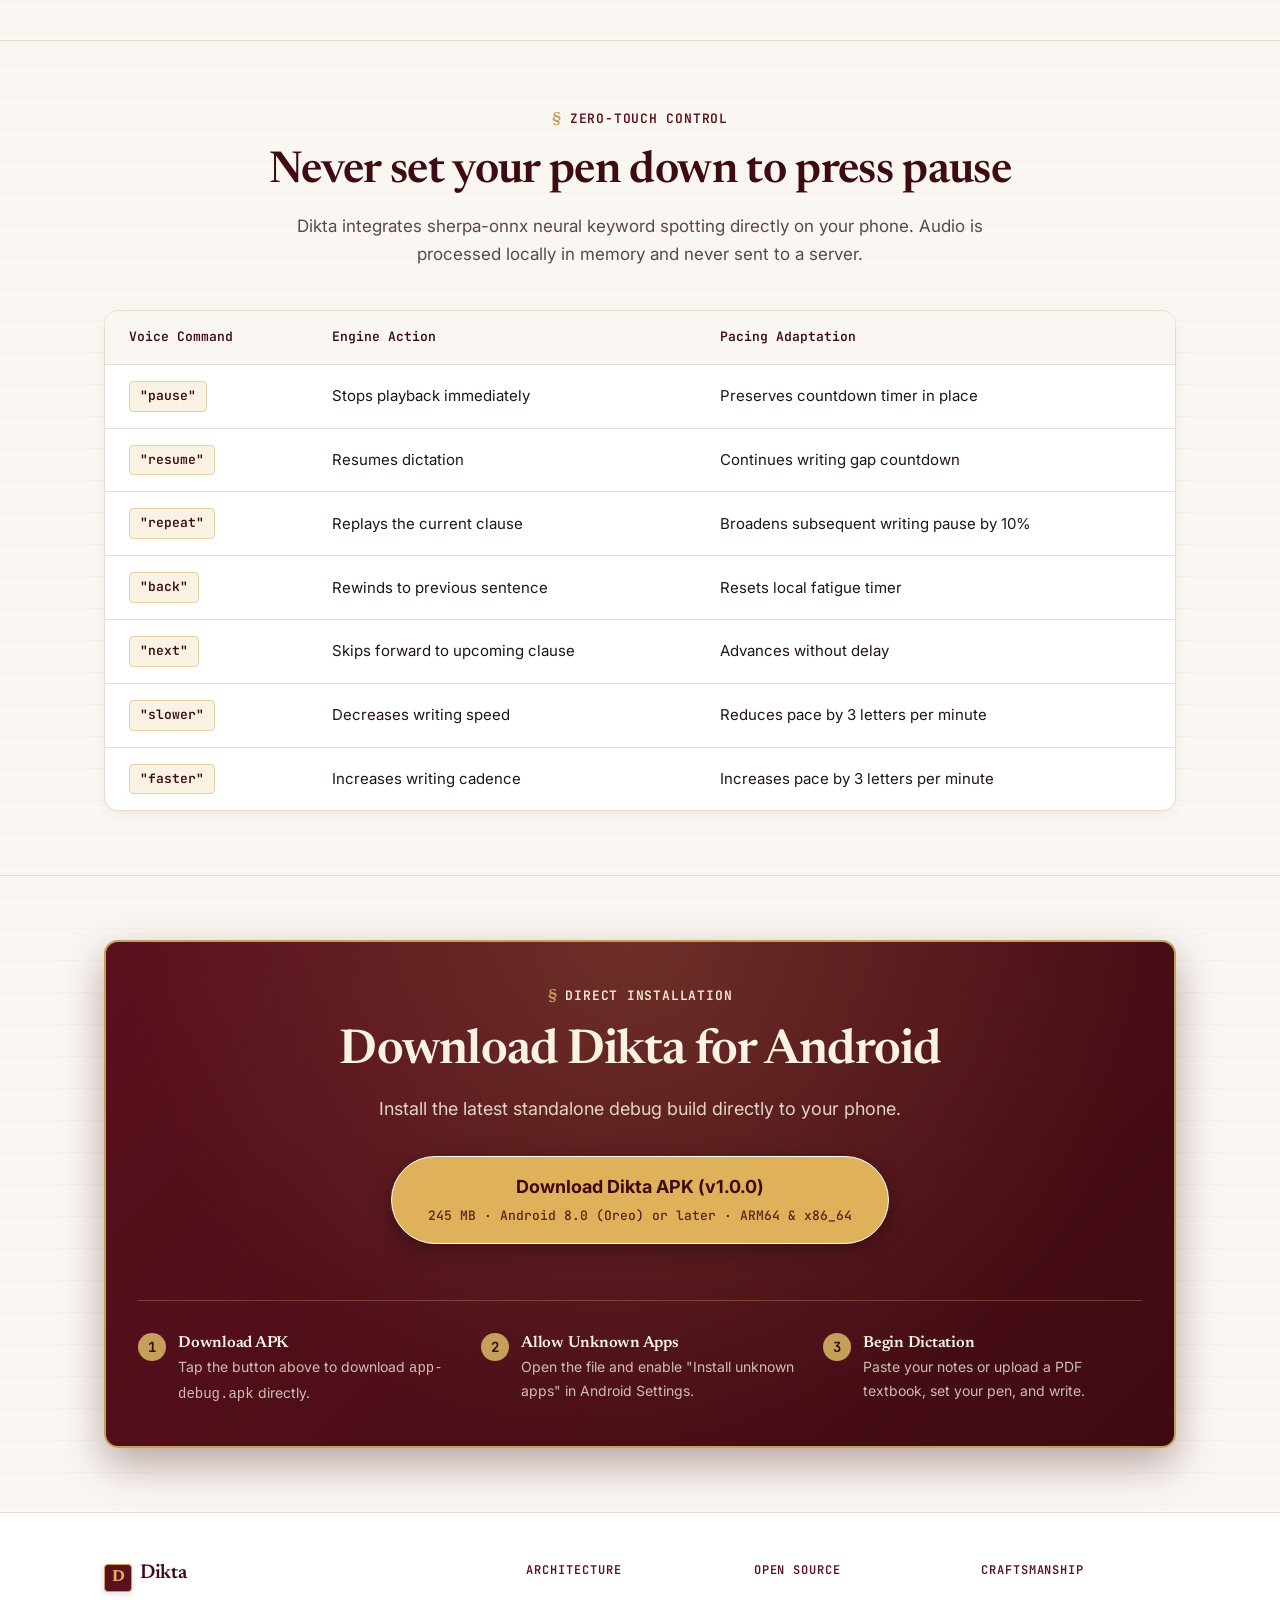
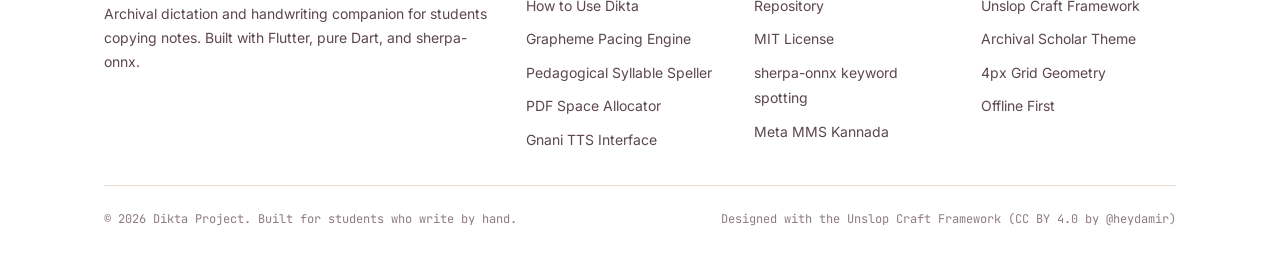
==== commit 7f5bc105: "feat(web): add interactive How-To-Use section, Vercel deployment config, and refine assurances" ====
--- a/web/index.html
+++ b/web/index.html
@@ -33,6 +33,7 @@
       </a>
 
       <ul class="nav-links">
+        <li><a href="#how-to-use">How to use</a></li>
         <li><a href="#problem">The problem</a></li>
         <li><a href="#pacing">Pacing engine</a></li>
         <li><a href="#spelling">Spelling method</a></li>
@@ -41,10 +42,31 @@
         <li><a href="#commands">Voice control</a></li>
       </ul>
 
-      <a href="#download" class="header-cta-btn magnetic-btn">
-        <span>Download APK</span>
-        <svg width="14" height="14" viewBox="0 0 24 24" fill="none" stroke="currentColor" stroke-width="2.5" stroke-linecap="round" stroke-linejoin="round"><path d="M21 15v4a2 2 0 0 1-2 2H5a2 2 0 0 1-2-2v-4"/><polyline points="7 10 12 15 17 10"/><line x1="12" y1="15" x2="12" y2="3"/></svg>
-      </a>
+      <div class="nav-actions">
+        <a href="#download" class="header-cta-btn magnetic-btn">
+          <span>Download APK</span>
+          <svg width="14" height="14" viewBox="0 0 24 24" fill="none" stroke="currentColor" stroke-width="2.5" stroke-linecap="round" stroke-linejoin="round"><path d="M21 15v4a2 2 0 0 1-2 2H5a2 2 0 0 1-2-2v-4"/><polyline points="7 10 12 15 17 10"/><line x1="12" y1="15" x2="12" y2="3"/></svg>
+        </a>
+        <button class="mobile-menu-toggle" id="mobileMenuToggle" aria-label="Toggle navigation menu" aria-expanded="false">
+          <span class="hamburger-bar"></span>
+          <span class="hamburger-bar"></span>
+          <span class="hamburger-bar"></span>
+        </button>
+      </div>
+    </div>
+
+    <!-- Mobile Navigation Drawer -->
+    <div class="mobile-nav-drawer" id="mobileNavDrawer" aria-hidden="true">
+      <ul class="mobile-nav-links">
+        <li><a href="#how-to-use" class="mobile-nav-link">How to use</a></li>
+        <li><a href="#problem" class="mobile-nav-link">The problem</a></li>
+        <li><a href="#pacing" class="mobile-nav-link">Pacing engine</a></li>
+        <li><a href="#spelling" class="mobile-nav-link">Spelling method</a></li>
+        <li><a href="#pdf" class="mobile-nav-link">PDF & diagrams</a></li>
+        <li><a href="#trilingual" class="mobile-nav-link">Trilingual</a></li>
+        <li><a href="#commands" class="mobile-nav-link">Voice control</a></li>
+        <li><a href="#download" class="mobile-nav-link mobile-nav-cta">Download APK</a></li>
+      </ul>
     </div>
   </header>
 
@@ -75,12 +97,12 @@
             <span>On-device keyword spotting</span>
           </div>
           <div class="assurance-item">
-            <svg width="16" height="16" viewBox="0 0 24 24" fill="none" stroke="currentColor" stroke-width="2"><path d="M22 11.08V12a10 10 0 1 1-5.93-9.14"/><polyline points="22 4 12 14.01 9 11.01"/></svg>
-            <span>Airplane mode verified</span>
+            <svg width="16" height="16" viewBox="0 0 24 24" fill="none" stroke="currentColor" stroke-width="2" stroke-linecap="round" stroke-linejoin="round"><circle cx="12" cy="12" r="10"/><polyline points="12 6 12 12 16 14"/></svg>
+            <span>Grapheme-calibrated pacing</span>
           </div>
           <div class="assurance-item">
-            <svg width="16" height="16" viewBox="0 0 24 24" fill="none" stroke="currentColor" stroke-width="2"><circle cx="12" cy="12" r="10"/><line x1="4.93" y1="4.93" x2="19.07" y2="19.07"/></svg>
-            <span>Zero cloud accounts or analytics</span>
+            <svg width="16" height="16" viewBox="0 0 24 24" fill="none" stroke="currentColor" stroke-width="2" stroke-linecap="round" stroke-linejoin="round"><circle cx="12" cy="12" r="10"/><line x1="2" y1="12" x2="22" y2="12"/><path d="M12 2a15.3 15.3 0 0 1 4 10 15.3 15.3 0 0 1-4 10 15.3 15.3 0 0 1 4-10z"/></svg>
+            <span>Trilingual English, Hindi, Kannada</span>
           </div>
         </div>
       </div>
@@ -175,6 +197,269 @@
             <div class="telemetry-item">Writing speed: <strong id="metaSpeed">0.80 w/s</strong></div>
             <div class="telemetry-item">Fatigue factor: <strong>0.94</strong></div>
             <div class="telemetry-item">Syntax factor: <strong id="metaSyntax">1.20x</strong></div>
+          </div>
+        </div>
+      </div>
+    </section>
+
+    <!-- How to Use Dikta: Interactive Motion Workflow -->
+    <section class="how-to-use-section" id="how-to-use">
+      <div class="container">
+        <div class="section-header reveal">
+          <div class="kicker">Workflow & Guided Motion</div>
+          <h2>How to use Dikta for effortless handwriting</h2>
+          <p>
+            From imported manuscript to paced dictation in four seamless steps. Calibrate your pen speed, set your phone down, and copy lecture notes without touching the screen.
+          </p>
+        </div>
+
+        <!-- Interactive Step Selector Tabs -->
+        <div class="how-tabs-nav reveal" role="tablist" aria-label="Dikta workflow steps">
+          <button class="how-tab-btn active" role="tab" aria-selected="true" data-step="1">
+            <span class="how-tab-num">01</span>
+            <span class="how-tab-name">Upload or Paste</span>
+          </button>
+          <button class="how-tab-btn" role="tab" aria-selected="false" data-step="2">
+            <span class="how-tab-num">02</span>
+            <span class="how-tab-name">Calibrate Rhythm</span>
+          </button>
+          <button class="how-tab-btn" role="tab" aria-selected="false" data-step="3">
+            <span class="how-tab-num">03</span>
+            <span class="how-tab-name">Listen & Copy</span>
+          </button>
+          <button class="how-tab-btn" role="tab" aria-selected="false" data-step="4">
+            <span class="how-tab-num">04</span>
+            <span class="how-tab-name">Hands-Free Control</span>
+          </button>
+        </div>
+
+        <!-- Stepper Connectors & Cards Grid -->
+        <div class="how-steps-wrapper">
+          <!-- Desktop Stepper Track Connector -->
+          <div class="how-track-connector" aria-hidden="true">
+            <div class="how-track-line"></div>
+            <div class="how-track-progress" id="howTrackProgress"></div>
+          </div>
+
+          <div class="how-steps-grid reveal-group">
+            <!-- Step 1 Card -->
+            <div class="how-step-card spotlight-card feature-card reveal active" data-step="1" tabindex="0">
+              <div class="how-step-top">
+                <div class="how-step-badge">
+                  <span class="how-step-num-gilded">01</span>
+                  <span class="how-step-roman">I</span>
+                </div>
+                <div class="how-step-icon-wrap" title="Document Import & Extraction">
+                  <svg width="22" height="22" viewBox="0 0 24 24" fill="none" stroke="currentColor" stroke-width="2" stroke-linecap="round" stroke-linejoin="round">
+                    <path d="M14 2H6a2 2 0 0 0-2 2v16a2 2 0 0 0 2 2h12a2 2 0 0 0 2-2V8z"/>
+                    <polyline points="14 2 14 8 20 8"/>
+                    <line x1="16" y1="13" x2="8" y2="13"/>
+                    <line x1="16" y1="17" x2="8" y2="17"/>
+                    <polyline points="10 9 9 9 8 9"/>
+                  </svg>
+                </div>
+              </div>
+
+              <div class="how-step-body">
+                <h3 class="how-step-title">Upload or Paste Your Notes</h3>
+                <p class="how-step-desc">
+                  Select any PDF or paste raw study notes. Dikta automatically detects headings, diagrams, and language.
+                </p>
+              </div>
+
+              <!-- Animated Micro-Interaction Preview: Document Parsing -->
+              <div class="how-micro-visual">
+                <div class="micro-doc-preview">
+                  <div class="doc-header-tag">
+                    <span class="doc-pill-tag">PDF / Raw Text</span>
+                    <span class="doc-status-indicator"><span class="ping-dot"></span>Parsing</span>
+                  </div>
+                  <div class="doc-scan-line"></div>
+                  <div class="doc-lines-preview">
+                    <div class="doc-line heading"><span class="line-tag"># Cellular Respiration</span></div>
+                    <div class="doc-line text"></div>
+                    <div class="doc-line diagram"><span class="line-tag">[Diagram: 8 lines allocated]</span></div>
+                    <div class="doc-line text short"></div>
+                  </div>
+                </div>
+              </div>
+
+              <div class="how-step-footer">
+                <span class="how-footer-tag">PyMuPDF · Grapheme Parser</span>
+                <span class="how-step-chevron">→</span>
+              </div>
+            </div>
+
+            <!-- Step 2 Card -->
+            <div class="how-step-card spotlight-card feature-card reveal" data-step="2" tabindex="0">
+              <div class="how-step-top">
+                <div class="how-step-badge">
+                  <span class="how-step-num-gilded">02</span>
+                  <span class="how-step-roman">II</span>
+                </div>
+                <div class="how-step-icon-wrap" title="Speed & Script Calibration">
+                  <svg width="22" height="22" viewBox="0 0 24 24" fill="none" stroke="currentColor" stroke-width="2" stroke-linecap="round" stroke-linejoin="round">
+                    <circle cx="12" cy="12" r="10"/>
+                    <polyline points="12 6 12 12 15 15"/>
+                    <path d="M16.24 7.76a6 6 0 0 1 0 8.49"/>
+                  </svg>
+                </div>
+              </div>
+
+              <div class="how-step-body">
+                <h3 class="how-step-title">Calibrate Your Writing Rhythm</h3>
+                <p class="how-step-desc">
+                  Quick 2-sentence calibration measures your handwriting letters-per-minute for Latin, Devanagari, or Kannada script.
+                </p>
+              </div>
+
+              <!-- Animated Micro-Interaction Preview: Calibration Bar & Stats -->
+              <div class="how-micro-visual">
+                <div class="micro-rhythm-preview">
+                  <div class="rhythm-stats-row">
+                    <span class="rhythm-script-chip">Latin: <strong>48 LPM</strong></span>
+                    <span class="rhythm-script-chip active">Devanagari: <strong>36 LPM</strong></span>
+                  </div>
+                  <div class="rhythm-bar-wrap">
+                    <div class="rhythm-pulse-track">
+                      <span class="rhythm-pulse-notch" style="left: 20%;"></span>
+                      <span class="rhythm-pulse-notch" style="left: 50%;"></span>
+                      <span class="rhythm-pulse-notch active" style="left: 75%;"></span>
+                      <div class="rhythm-pulse-thumb"></div>
+                    </div>
+                  </div>
+                  <div class="rhythm-feedback-text">
+                    <span class="rhythm-dot"></span> 2 sentences copied · Baseline locked
+                  </div>
+                </div>
+              </div>
+
+              <div class="how-step-footer">
+                <span class="how-footer-tag">LPM Metric · Fatigue Compensated</span>
+                <span class="how-step-chevron">→</span>
+              </div>
+            </div>
+
+            <!-- Step 3 Card -->
+            <div class="how-step-card spotlight-card feature-card reveal" data-step="3" tabindex="0">
+              <div class="how-step-top">
+                <div class="how-step-badge">
+                  <span class="how-step-num-gilded">03</span>
+                  <span class="how-step-roman">III</span>
+                </div>
+                <div class="how-step-icon-wrap" title="Acoustic Dictation & Syllable Speller">
+                  <svg width="22" height="22" viewBox="0 0 24 24" fill="none" stroke="currentColor" stroke-width="2" stroke-linecap="round" stroke-linejoin="round">
+                    <path d="M12 2a3 3 0 0 0-3 3v7a3 3 0 0 0 6 0V5a3 3 0 0 0-3-3z"/>
+                    <path d="M19 10v2a7 7 0 0 1-14 0v-2"/>
+                    <line x1="12" y1="19" x2="12" y2="23"/>
+                    <line x1="8" y1="23" x2="16" y2="23"/>
+                  </svg>
+                </div>
+              </div>
+
+              <div class="how-step-body">
+                <h3 class="how-step-title">Listen & Copy Naturally</h3>
+                <p class="how-step-desc">
+                  Dikta dictates in 3-8 word phrases, speaks difficult words syllable-by-syllable, and gives you breathing writing pauses.
+                </p>
+              </div>
+
+              <!-- Animated Micro-Interaction Preview: Phrase & Syllables -->
+              <div class="how-micro-visual">
+                <div class="micro-speech-preview">
+                  <div class="speech-phrase-chip">
+                    <span class="speech-quote">“Mitochondria produce...”</span>
+                  </div>
+                  <div class="speech-syllables-preview">
+                    <span class="syllable-crumb">MI-TO</span>
+                    <span class="syllable-crumb-sep">·</span>
+                    <span class="syllable-crumb active">CHON-DRI-A</span>
+                  </div>
+                  <div class="pause-countdown-pill">
+                    <span class="breathing-pulse-indicator"></span>
+                    <span>Breathing pause: 4.2s</span>
+                  </div>
+                </div>
+              </div>
+
+              <div class="how-step-footer">
+                <span class="how-footer-tag">sherpa-onnx · Natural Cadence</span>
+                <span class="how-step-chevron">→</span>
+              </div>
+            </div>
+
+            <!-- Step 4 Card -->
+            <div class="how-step-card spotlight-card feature-card reveal" data-step="4" tabindex="0">
+              <div class="how-step-top">
+                <div class="how-step-badge">
+                  <span class="how-step-num-gilded">04</span>
+                  <span class="how-step-roman">IV</span>
+                </div>
+                <div class="how-step-icon-wrap" title="Hands-Free Offline Voice Control">
+                  <svg width="22" height="22" viewBox="0 0 24 24" fill="none" stroke="currentColor" stroke-width="2" stroke-linecap="round" stroke-linejoin="round">
+                    <path d="M22 11.08V12a10 10 0 1 1-5.93-9.14"/>
+                    <polyline points="22 4 12 14.01 9 11.01"/>
+                  </svg>
+                </div>
+              </div>
+
+              <div class="how-step-body">
+                <h3 class="how-step-title">Hands-Free Voice & Tap Controls</h3>
+                <p class="how-step-desc">
+                  Say 'Repeat', 'Pause', 'Slower', or tap 'Done' when you finish early to advance.
+                </p>
+              </div>
+
+              <!-- Animated Micro-Interaction Preview: Commands & Mic -->
+              <div class="how-micro-visual">
+                <div class="micro-commands-preview">
+                  <div class="cmd-chip-grid">
+                    <span class="cmd-pill-badge active" data-cmd="Repeat">
+                      <svg width="10" height="10" viewBox="0 0 24 24" fill="none" stroke="currentColor" stroke-width="2.5"><polyline points="1 4 1 10 7 10"/><path d="M3.51 15a9 9 0 1 0 2.13-9.36L1 10"/></svg>
+                      'Repeat'
+                    </span>
+                    <span class="cmd-pill-badge" data-cmd="Pause">
+                      <svg width="10" height="10" viewBox="0 0 24 24" fill="none" stroke="currentColor" stroke-width="2.5"><rect x="6" y="4" width="4" height="16"/><rect x="14" y="4" width="4" height="16"/></svg>
+                      'Pause'
+                    </span>
+                    <span class="cmd-pill-badge" data-cmd="Slower">
+                      <svg width="10" height="10" viewBox="0 0 24 24" fill="none" stroke="currentColor" stroke-width="2.5"><line x1="5" y1="12" x2="19" y2="12"/></svg>
+                      'Slower'
+                    </span>
+                    <span class="cmd-pill-badge highlight" data-cmd="Done">
+                      <svg width="10" height="10" viewBox="0 0 24 24" fill="none" stroke="currentColor" stroke-width="2.5"><polyline points="20 6 9 17 4 12"/></svg>
+                      'Done' tap
+                    </span>
+                  </div>
+                  <div class="voice-listening-bar">
+                    <span class="mic-wave-pulse"></span>
+                    <span>Spotting: <strong>98.4% precision offline</strong></span>
+                  </div>
+                </div>
+              </div>
+
+              <div class="how-step-footer">
+                <span class="how-footer-tag">Keyword Spotting · Zero Latency</span>
+                <span class="how-step-chevron">✓</span>
+              </div>
+            </div>
+          </div>
+        </div>
+
+        <!-- Interactive Quick Try Callout Banner -->
+        <div class="how-interactive-banner spotlight-card arch-card reveal">
+          <div class="banner-content">
+            <div class="banner-kicker">Interactive Experience</div>
+            <h3 class="banner-title">Want to see the pacing engine in motion right now?</h3>
+            <p class="banner-desc">
+              Experience phrase chunking, syllable spelling aids, and handwriting countdowns directly in your browser before installing.
+            </p>
+          </div>
+          <div class="banner-actions">
+            <a href="#simulator" class="btn-primary magnetic-btn">
+              <span>Scroll to Live Simulator</span>
+              <svg width="16" height="16" viewBox="0 0 24 24" fill="none" stroke="currentColor" stroke-width="2"><polyline points="6 9 12 15 18 9"/></svg>
+            </a>
           </div>
         </div>
       </div>
@@ -481,7 +766,7 @@
           <div class="kicker" style="color: var(--gold-light);">Direct installation</div>
           <h2>Download Dikta for Android</h2>
           <p>
-            Install the latest standalone debug build directly to your phone. Zero cloud account required, verified offline in airplane mode.
+            Install the latest standalone debug build directly to your phone.
           </p>
 
           <a href="app-debug.apk" download="app-debug.apk" class="download-btn-capsule magnetic-btn">
@@ -534,6 +819,7 @@
         <div class="footer-col">
           <h5>Architecture</h5>
           <ul>
+            <li><a href="#how-to-use">How to Use Dikta</a></li>
             <li><a href="#pacing">Grapheme Pacing Engine</a></li>
             <li><a href="#spelling">Pedagogical Syllable Speller</a></li>
             <li><a href="#pdf">PDF Space Allocator</a></li>
--- a/web/styles.css
+++ b/web/styles.css
@@ -256,9 +256,127 @@
   transform: translateY(-1px);
 }
 
+.nav-actions {
+  display: flex;
+  align-items: center;
+  gap: var(--space-3);
+}
+
+.mobile-menu-toggle {
+  display: none;
+  flex-direction: column;
+  justify-content: center;
+  align-items: center;
+  width: 40px;
+  height: 40px;
+  background: var(--surface-card);
+  border: 1px solid var(--border-hairline);
+  border-radius: var(--radius-md);
+  cursor: pointer;
+  padding: 0;
+  gap: 5px;
+  transition: all 0.2s ease;
+}
+
+.mobile-menu-toggle:hover {
+  border-color: var(--gold-accent);
+  background: var(--gold-cream);
+}
+
+.hamburger-bar {
+  display: block;
+  width: 18px;
+  height: 2px;
+  background-color: var(--burgundy-royal);
+  border-radius: 2px;
+  transition: transform 0.25s ease, opacity 0.2s ease;
+}
+
+.mobile-menu-toggle.open .hamburger-bar:nth-child(1) {
+  transform: translateY(7px) rotate(45deg);
+}
+
+.mobile-menu-toggle.open .hamburger-bar:nth-child(2) {
+  opacity: 0;
+  transform: scaleX(0);
+}
+
+.mobile-menu-toggle.open .hamburger-bar:nth-child(3) {
+  transform: translateY(-7px) rotate(-45deg);
+}
+
+.mobile-nav-drawer {
+  display: none;
+  position: absolute;
+  top: 100%;
+  left: 0;
+  right: 0;
+  background: rgba(250, 247, 242, 0.98);
+  backdrop-filter: blur(12px);
+  -webkit-backdrop-filter: blur(12px);
+  border-bottom: 1px solid var(--border-hairline);
+  box-shadow: 0 16px 32px rgba(63, 11, 19, 0.1);
+  padding: var(--space-4) var(--space-6) var(--space-6);
+  z-index: 99;
+  transform: translateY(-8px);
+  opacity: 0;
+  pointer-events: none;
+  transition: transform 0.25s cubic-bezier(0.16, 1, 0.3, 1), opacity 0.2s ease;
+}
+
+.mobile-nav-drawer.open {
+  transform: translateY(0);
+  opacity: 1;
+  pointer-events: auto;
+}
+
+.mobile-nav-links {
+  list-style: none;
+  display: flex;
+  flex-direction: column;
+  gap: var(--space-2);
+  padding: 0;
+  margin: 0;
+}
+
+.mobile-nav-link {
+  display: flex;
+  align-items: center;
+  justify-content: space-between;
+  padding: 10px 14px;
+  border-radius: var(--radius-sm);
+  font-size: 0.9375rem;
+  font-weight: 500;
+  color: var(--ink-primary);
+  text-decoration: none;
+  border-left: 2px solid transparent;
+  transition: all 0.15s ease;
+}
+
+.mobile-nav-link:hover {
+  background: var(--gold-cream);
+  color: var(--burgundy-royal);
+  border-left-color: var(--gold-accent);
+}
+
+.mobile-nav-link.mobile-nav-cta {
+  background: var(--burgundy-royal);
+  color: var(--gold-cream);
+  border-left-color: var(--gold-accent);
+  font-weight: 600;
+  margin-top: var(--space-2);
+  justify-content: center;
+}
+
 @media (max-width: 900px) {
   .nav-links, .brand-tag {
     display: none;
+  }
+  .mobile-menu-toggle {
+    display: flex;
+  }
+  .mobile-nav-drawer {
+    display: block;
   }
 }
 
@@ -759,6 +877,665 @@
 .telemetry-item strong {
   color: var(--burgundy-royal);
   font-weight: 600;
+}
+
+/* ===================================================================
+   SECTION: HOW TO USE DIKTA (Interactive Motion Stepper)
+   =================================================================== */
+.how-to-use-section {
+  padding: var(--space-16) 0;
+  border-top: 1px solid var(--border-hairline);
+  position: relative;
+  background: linear-gradient(180deg, rgba(250, 247, 242, 0.4) 0%, rgba(247, 238, 213, 0.18) 100%);
+}
+
+/* Step Selector Tabs (Top Quick Switcher) */
+.how-tabs-nav {
+  display: flex;
+  align-items: center;
+  justify-content: center;
+  gap: var(--space-2);
+  margin-bottom: var(--space-10);
+  flex-wrap: wrap;
+}
+
+.how-tab-btn {
+  display: inline-flex;
+  align-items: center;
+  gap: var(--space-2);
+  padding: 8px 18px;
+  background: var(--surface-card);
+  border: 1px solid var(--border-hairline);
+  border-radius: var(--radius-pill);
+  font-family: var(--font-sans);
+  font-size: 0.875rem;
+  font-weight: 500;
+  color: var(--ink-secondary);
+  cursor: pointer;
+  transition: all 0.22s cubic-bezier(0.16, 1, 0.3, 1);
+  box-shadow: 0 1px 3px rgba(63, 11, 19, 0.04);
+}
+
+.how-tab-btn:hover {
+  border-color: var(--gold-accent);
+  color: var(--burgundy-royal);
+  transform: translateY(-1px);
+}
+
+.how-tab-btn.active {
+  background: var(--burgundy-royal);
+  border-color: var(--gold-accent);
+  color: var(--gold-cream);
+  font-weight: 600;
+  box-shadow: 0 4px 12px rgba(63, 11, 19, 0.18);
+}
+
+.how-tab-num {
+  font-family: var(--font-mono);
+  font-size: 0.75rem;
+  letter-spacing: 0.04em;
+  opacity: 0.75;
+}
+
+.how-tab-btn.active .how-tab-num {
+  color: var(--gold-leaf);
+  opacity: 1;
+}
+
+/* Stepper Track Wrapper & Connectors */
+.how-steps-wrapper {
+  position: relative;
+  margin-bottom: var(--space-12);
+}
+
+.how-track-connector {
+  position: absolute;
+  top: 52px;
+  left: 6%;
+  right: 6%;
+  height: 2px;
+  z-index: 0;
+  pointer-events: none;
+}
+
+.how-track-line {
+  position: absolute;
+  inset: 0;
+  background: var(--border-hairline);
+}
+
+.how-track-progress {
+  position: absolute;
+  top: 0;
+  left: 0;
+  height: 100%;
+  width: 25%;
+  background: linear-gradient(90deg, var(--burgundy-crimson), var(--gold-accent));
+  box-shadow: 0 0 8px rgba(197, 160, 89, 0.4);
+  transition: width 0.4s cubic-bezier(0.16, 1, 0.3, 1);
+}
+
+@media (max-width: 1024px) {
+  .how-track-connector {
+    display: none;
+  }
+}
+
+/* Steps Grid */
+.how-steps-grid {
+  display: grid;
+  grid-template-columns: repeat(4, 1fr);
+  gap: var(--space-5);
+  position: relative;
+  z-index: 1;
+}
+
+@media (max-width: 1024px) {
+  .how-steps-grid {
+    grid-template-columns: repeat(2, 1fr);
+  }
+}
+
+@media (max-width: 640px) {
+  .how-steps-grid {
+    grid-template-columns: 1fr;
+  }
+}
+
+/* Individual Step Card */
+.how-step-card {
+  background: var(--surface-card);
+  border: 1px solid var(--border-hairline);
+  border-radius: var(--radius-lg);
+  padding: var(--space-6);
+  display: flex;
+  flex-direction: column;
+  transition: transform 0.28s cubic-bezier(0.16, 1, 0.3, 1),
+              box-shadow 0.28s ease,
+              border-color 0.24s ease;
+  cursor: pointer;
+  outline: none;
+}
+
+.how-step-card:hover {
+  transform: translateY(-4px);
+  border-color: var(--gold-accent);
+  box-shadow: 0 12px 28px rgba(63, 11, 19, 0.08), 0 0 0 1px rgba(197, 160, 89, 0.2);
+}
+
+.how-step-card.active {
+  border-color: var(--gold-accent);
+  box-shadow: 0 12px 30px rgba(91, 16, 30, 0.09), 0 0 0 1.5px var(--gold-accent);
+  background: linear-gradient(180deg, #FFFFFF 0%, var(--surface-raised) 100%);
+}
+
+.how-step-card:focus-visible {
+  box-shadow: 0 0 0 3px var(--gold-glow);
+}
+
+/* Step Header / Badge / Icon */
+.how-step-top {
+  display: flex;
+  align-items: center;
+  justify-content: space-between;
+  margin-bottom: var(--space-4);
+}
+
+.how-step-badge {
+  display: inline-flex;
+  align-items: baseline;
+  gap: 4px;
+  padding: 4px 10px;
+  border-radius: var(--radius-sm);
+  background: linear-gradient(135deg, rgba(197, 160, 89, 0.12) 0%, rgba(91, 16, 30, 0.04) 100%);
+  border: 1px solid var(--gold-border);
+}
+
+.how-step-num-gilded {
+  font-family: var(--font-serif);
+  font-size: 1.125rem;
+  font-weight: 700;
+  color: var(--burgundy-crimson);
+  letter-spacing: -0.01em;
+}
+
+.how-step-roman {
+  font-family: var(--font-serif);
+  font-size: 0.6875rem;
+  font-style: italic;
+  color: var(--gold-accent);
+}
+
+.how-step-icon-wrap {
+  width: 42px;
+  height: 42px;
+  border-radius: var(--radius-md);
+  background: var(--burgundy-royal);
+  color: var(--gold-cream);
+  border: 1px solid var(--gold-accent);
+  display: flex;
+  align-items: center;
+  justify-content: center;
+  box-shadow: 0 2px 8px rgba(63, 11, 19, 0.14);
+  transition: transform 0.25s cubic-bezier(0.16, 1, 0.3, 1);
+}
+
+.how-step-card:hover .how-step-icon-wrap {
+  transform: scale(1.08) rotate(2deg);
+}
+
+/* Card Body */
+.how-step-body {
+  margin-bottom: var(--space-4);
+}
+
+.how-step-title {
+  font-family: var(--font-serif);
+  font-size: 1.1875rem;
+  font-weight: 600;
+  color: var(--burgundy-deep);
+  line-height: 1.35;
+  margin-bottom: var(--space-2);
+}
+
+.how-step-desc {
+  font-size: 0.9375rem;
+  color: var(--ink-secondary);
+  line-height: 1.55;
+  margin: 0;
+}
+
+/* Micro-Visual Panels */
+.how-micro-visual {
+  background: var(--bg-parchment);
+  border: 1px solid var(--border-hairline);
+  border-radius: var(--radius-md);
+  padding: var(--space-3);
+  margin-top: auto;
+  margin-bottom: var(--space-4);
+  overflow: hidden;
+  position: relative;
+  min-height: 104px;
+}
+
+/* Micro 1: Document Scanning */
+.micro-doc-preview {
+  position: relative;
+  display: flex;
+  flex-direction: column;
+  gap: 6px;
+}
+
+.doc-header-tag {
+  display: flex;
+  align-items: center;
+  justify-content: space-between;
+  font-family: var(--font-mono);
+  font-size: 0.6875rem;
+}
+
+.doc-pill-tag {
+  padding: 2px 6px;
+  border-radius: 3px;
+  background: var(--gold-light);
+  color: var(--burgundy-royal);
+  font-weight: 600;
+}
+
+.doc-status-indicator {
+  display: inline-flex;
+  align-items: center;
+  gap: 4px;
+  color: var(--gold-accent);
+  font-size: 0.6875rem;
+}
+
+.ping-dot {
+  width: 6px;
+  height: 6px;
+  border-radius: 50%;
+  background: var(--gold-accent);
+  animation: pulsePing 2s infinite ease-in-out;
+}
+
+@keyframes pulsePing {
+  0%, 100% { transform: scale(1); opacity: 1; }
+  50% { transform: scale(1.4); opacity: 0.4; }
+}
+
+.doc-scan-line {
+  position: absolute;
+  top: 0;
+  left: 0;
+  right: 0;
+  height: 2px;
+  background: linear-gradient(90deg, transparent, var(--gold-accent), transparent);
+  animation: scanDrop 3s infinite ease-in-out;
+  pointer-events: none;
+}
+
+@keyframes scanDrop {
+  0% { top: 0%; opacity: 0; }
+  25% { opacity: 1; }
+  75% { opacity: 1; }
+  100% { top: 100%; opacity: 0; }
+}
+
+.doc-lines-preview {
+  display: flex;
+  flex-direction: column;
+  gap: 5px;
+}
+
+.doc-line {
+  height: 6px;
+  background: rgba(92, 71, 77, 0.15);
+  border-radius: 2px;
+  position: relative;
+}
+
+.doc-line.heading {
+  height: 16px;
+  background: transparent;
+  display: flex;
+  align-items: center;
+}
+
+.line-tag {
+  font-family: var(--font-mono);
+  font-size: 0.625rem;
+  color: var(--burgundy-royal);
+  font-weight: 600;
+}
+
+.doc-line.diagram {
+  height: 18px;
+  background: rgba(197, 160, 89, 0.15);
+  border: 1px dashed var(--gold-accent);
+  display: flex;
+  align-items: center;
+  padding: 0 4px;
+}
+
+.doc-line.short {
+  width: 55%;
+}
+
+/* Micro 2: Rhythm Calibration */
+.micro-rhythm-preview {
+  display: flex;
+  flex-direction: column;
+  gap: 8px;
+}
+
+.rhythm-stats-row {
+  display: flex;
+  align-items: center;
+  gap: 6px;
+}
+
+.rhythm-script-chip {
+  font-family: var(--font-mono);
+  font-size: 0.6875rem;
+  padding: 2px 6px;
+  border-radius: 3px;
+  background: var(--surface-card);
+  border: 1px solid var(--border-hairline);
+  color: var(--ink-secondary);
+}
+
+.rhythm-script-chip.active {
+  background: var(--burgundy-tint);
+  border-color: var(--burgundy-crimson);
+  color: var(--burgundy-deep);
+  font-weight: 600;
+}
+
+.rhythm-bar-wrap {
+  position: relative;
+  padding: 6px 0;
+}
+
+.rhythm-pulse-track {
+  position: relative;
+  height: 6px;
+  background: rgba(92, 71, 77, 0.12);
+  border-radius: 3px;
+}
+
+.rhythm-pulse-notch {
+  position: absolute;
+  top: -2px;
+  width: 2px;
+  height: 10px;
+  background: var(--border-hairline);
+}
+
+.rhythm-pulse-notch.active {
+  background: var(--gold-accent);
+}
+
+.rhythm-pulse-thumb {
+  position: absolute;
+  top: -4px;
+  left: 60%;
+  width: 14px;
+  height: 14px;
+  border-radius: 50%;
+  background: var(--burgundy-royal);
+  border: 2px solid var(--gold-leaf);
+  box-shadow: 0 1px 4px rgba(63, 11, 19, 0.25);
+  animation: rhythmOscillate 2.8s infinite ease-in-out;
+}
+
+@keyframes rhythmOscillate {
+  0%, 100% { left: 45%; }
+  50% { left: 75%; }
+}
+
+.rhythm-feedback-text {
+  font-family: var(--font-mono);
+  font-size: 0.625rem;
+  color: var(--ink-muted);
+  display: flex;
+  align-items: center;
+  gap: 4px;
+}
+
+.rhythm-dot {
+  width: 5px;
+  height: 5px;
+  border-radius: 50%;
+  background: #2D6A4F;
+}
+
+/* Micro 3: Speech & Syllable Aid */
+.micro-speech-preview {
+  display: flex;
+  flex-direction: column;
+  gap: 6px;
+}
+
+.speech-phrase-chip {
+  font-family: var(--font-serif);
+  font-size: 0.8125rem;
+  font-style: italic;
+  color: var(--burgundy-deep);
+  font-weight: 600;
+}
+
+.speech-syllables-preview {
+  display: flex;
+  align-items: center;
+  gap: 4px;
+  font-family: var(--font-mono);
+  font-size: 0.6875rem;
+}
+
+.syllable-crumb {
+  padding: 2px 5px;
+  border-radius: 3px;
+  background: var(--surface-card);
+  border: 1px solid var(--border-hairline);
+  color: var(--ink-secondary);
+}
+
+.syllable-crumb.active {
+  background: var(--gold-cream);
+  border-color: var(--gold-accent);
+  color: var(--burgundy-royal);
+  font-weight: 700;
+  box-shadow: 0 0 6px var(--gold-glow);
+}
+
+.syllable-crumb-sep {
+  color: var(--gold-accent);
+  font-weight: bold;
+}
+
+.pause-countdown-pill {
+  display: inline-flex;
+  align-items: center;
+  gap: 6px;
+  font-family: var(--font-mono);
+  font-size: 0.6875rem;
+  color: var(--burgundy-royal);
+  font-weight: 600;
+  margin-top: 2px;
+}
+
+.breathing-pulse-indicator {
+  width: 8px;
+  height: 8px;
+  border-radius: 50%;
+  background: var(--burgundy-royal);
+  box-shadow: 0 0 0 0 rgba(123, 23, 40, 0.4);
+  animation: breathingGlow 2.4s infinite cubic-bezier(0.4, 0, 0.6, 1);
+}
+
+@keyframes breathingGlow {
+  0% { transform: scale(0.9); box-shadow: 0 0 0 0 rgba(123, 23, 40, 0.6); }
+  50% { transform: scale(1.2); box-shadow: 0 0 0 6px rgba(123, 23, 40, 0); }
+  100% { transform: scale(0.9); box-shadow: 0 0 0 0 rgba(123, 23, 40, 0); }
+}
+
+/* Micro 4: Voice & Tap Controls */
+.micro-commands-preview {
+  display: flex;
+  flex-direction: column;
+  gap: 7px;
+}
+
+.cmd-chip-grid {
+  display: grid;
+  grid-template-columns: 1fr 1fr;
+  gap: 4px;
+}
+
+.cmd-pill-badge {
+  display: inline-flex;
+  align-items: center;
+  justify-content: center;
+  gap: 4px;
+  padding: 3px 6px;
+  border-radius: 4px;
+  background: var(--surface-card);
+  border: 1px solid var(--border-hairline);
+  font-family: var(--font-mono);
+  font-size: 0.6875rem;
+  color: var(--ink-secondary);
+  transition: all 0.15s ease;
+}
+
+.cmd-pill-badge:hover,
+.cmd-pill-badge.active {
+  background: var(--burgundy-tint);
+  border-color: var(--burgundy-crimson);
+  color: var(--burgundy-deep);
+  font-weight: 600;
+}
+
+.cmd-pill-badge.highlight {
+  background: var(--gold-cream);
+  border-color: var(--gold-accent);
+  color: var(--burgundy-royal);
+  font-weight: 600;
+}
+
+.voice-listening-bar {
+  display: flex;
+  align-items: center;
+  gap: 5px;
+  font-family: var(--font-mono);
+  font-size: 0.625rem;
+  color: var(--ink-muted);
+}
+
+.mic-wave-pulse {
+  width: 6px;
+  height: 6px;
+  border-radius: 50%;
+  background: var(--crimson-accent);
+  animation: micBlink 1.4s infinite;
+}
+
+@keyframes micBlink {
+  0%, 100% { opacity: 0.3; transform: scale(0.8); }
+  50% { opacity: 1; transform: scale(1.1); }
+}
+
+/* Card Footer */
+.how-step-footer {
+  display: flex;
+  align-items: center;
+  justify-content: space-between;
+  border-top: 1px solid var(--border-hairline);
+  padding-top: var(--space-3);
+  font-family: var(--font-mono);
+  font-size: 0.75rem;
+  color: var(--ink-muted);
+}
+
+.how-footer-tag {
+  color: var(--ink-muted);
+  transition: color 0.2s ease;
+}
+
+.how-step-card:hover .how-footer-tag,
+.how-step-card.active .how-footer-tag {
+  color: var(--burgundy-royal);
+  font-weight: 500;
+}
+
+.how-step-chevron {
+  color: var(--gold-accent);
+  font-size: 0.875rem;
+  font-weight: bold;
+  transition: transform 0.2s ease;
+}
+
+.how-step-card:hover .how-step-chevron {
+  transform: translateX(3px);
+}
+
+/* Interactive Callout Banner */
+.how-interactive-banner {
+  margin-top: var(--space-10);
+  background: linear-gradient(135deg, var(--burgundy-deep) 0%, var(--burgundy-royal) 100%);
+  border: 1px solid var(--gold-accent);
+  border-radius: var(--radius-lg);
+  padding: var(--space-8);
+  display: flex;
+  align-items: center;
+  justify-content: space-between;
+  gap: var(--space-6);
+  box-shadow: 0 8px 24px rgba(63, 11, 19, 0.2);
+}
+
+.how-interactive-banner .banner-kicker {
+  font-family: var(--font-mono);
+  font-size: 0.75rem;
+  text-transform: uppercase;
+  letter-spacing: 0.08em;
+  color: var(--gold-leaf);
+  margin-bottom: var(--space-2);
+}
+
+.how-interactive-banner .banner-title {
+  color: #FFFFFF;
+  font-size: 1.375rem;
+  margin-bottom: var(--space-2);
+}
+
+.how-interactive-banner .banner-desc {
+  color: var(--gold-cream);
+  font-size: 0.9375rem;
+  margin: 0;
+  max-width: 600px;
+}
+
+.how-interactive-banner .btn-primary {
+  flex-direction: row;
+  gap: var(--space-2);
+  padding: 12px 24px;
+  background: var(--gold-leaf);
+  color: var(--burgundy-deep);
+  border-color: #FFFFFF;
+  font-weight: 700;
+  white-space: nowrap;
+}
+
+.how-interactive-banner .btn-primary:hover {
+  background: var(--gold-light);
+  transform: translateY(-2px);
+  box-shadow: 0 4px 14px rgba(223, 177, 91, 0.4);
+}
+
+@media (max-width: 820px) {
+  .how-interactive-banner {
+    flex-direction: column;
+    align-items: flex-start;
+  }
 }
 
 /* ===================================================================
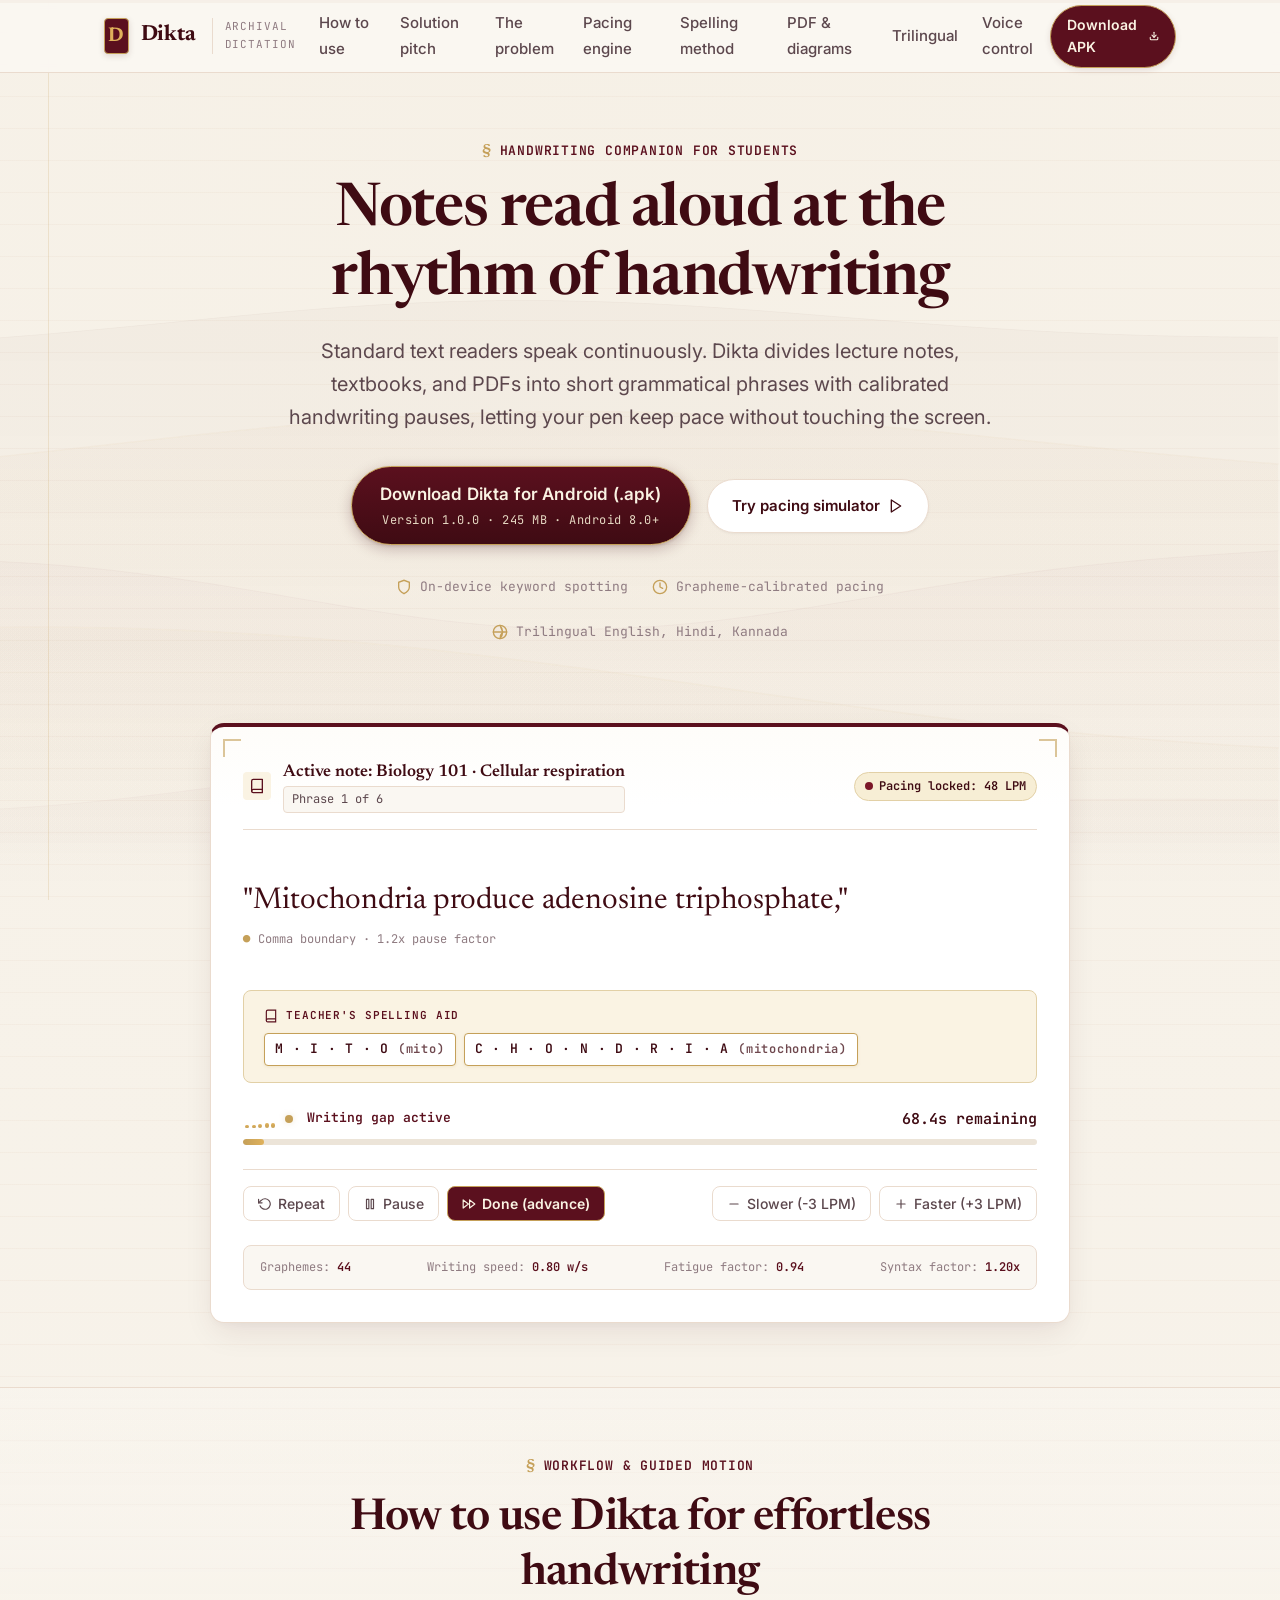
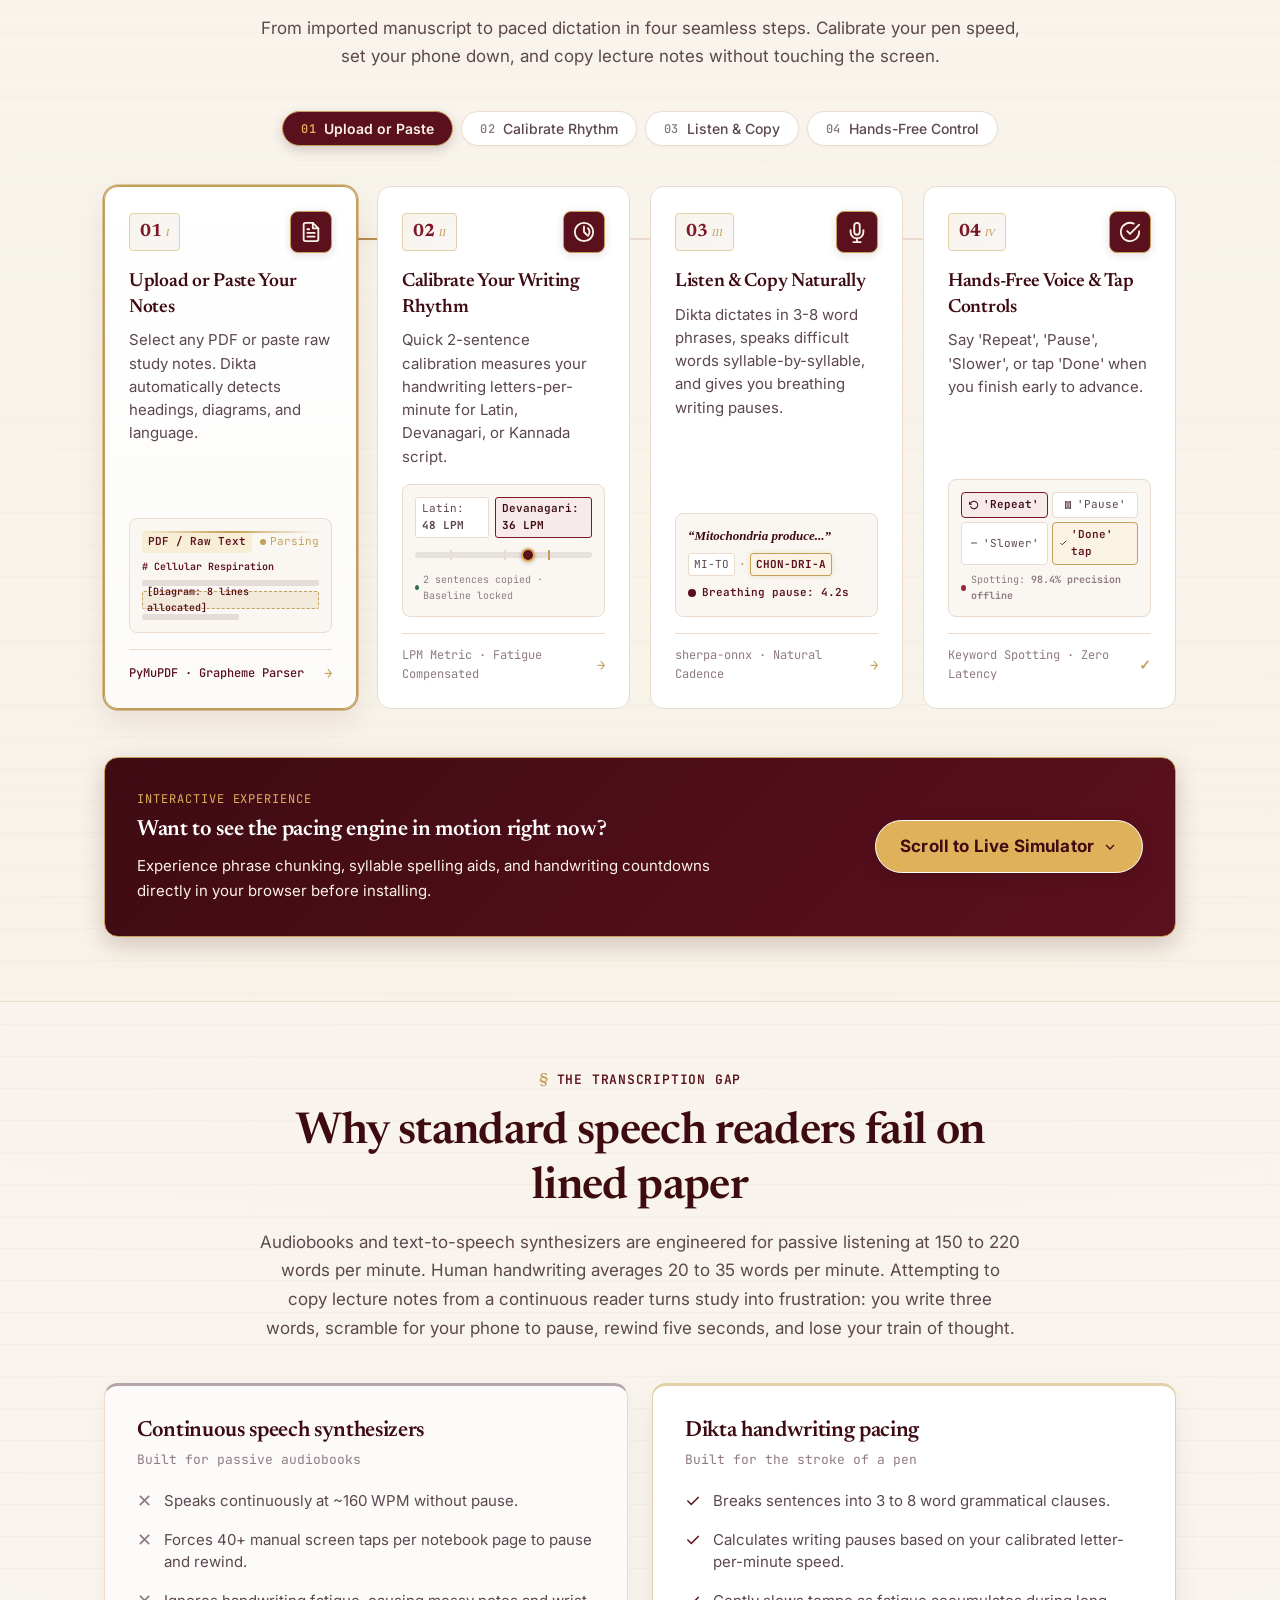
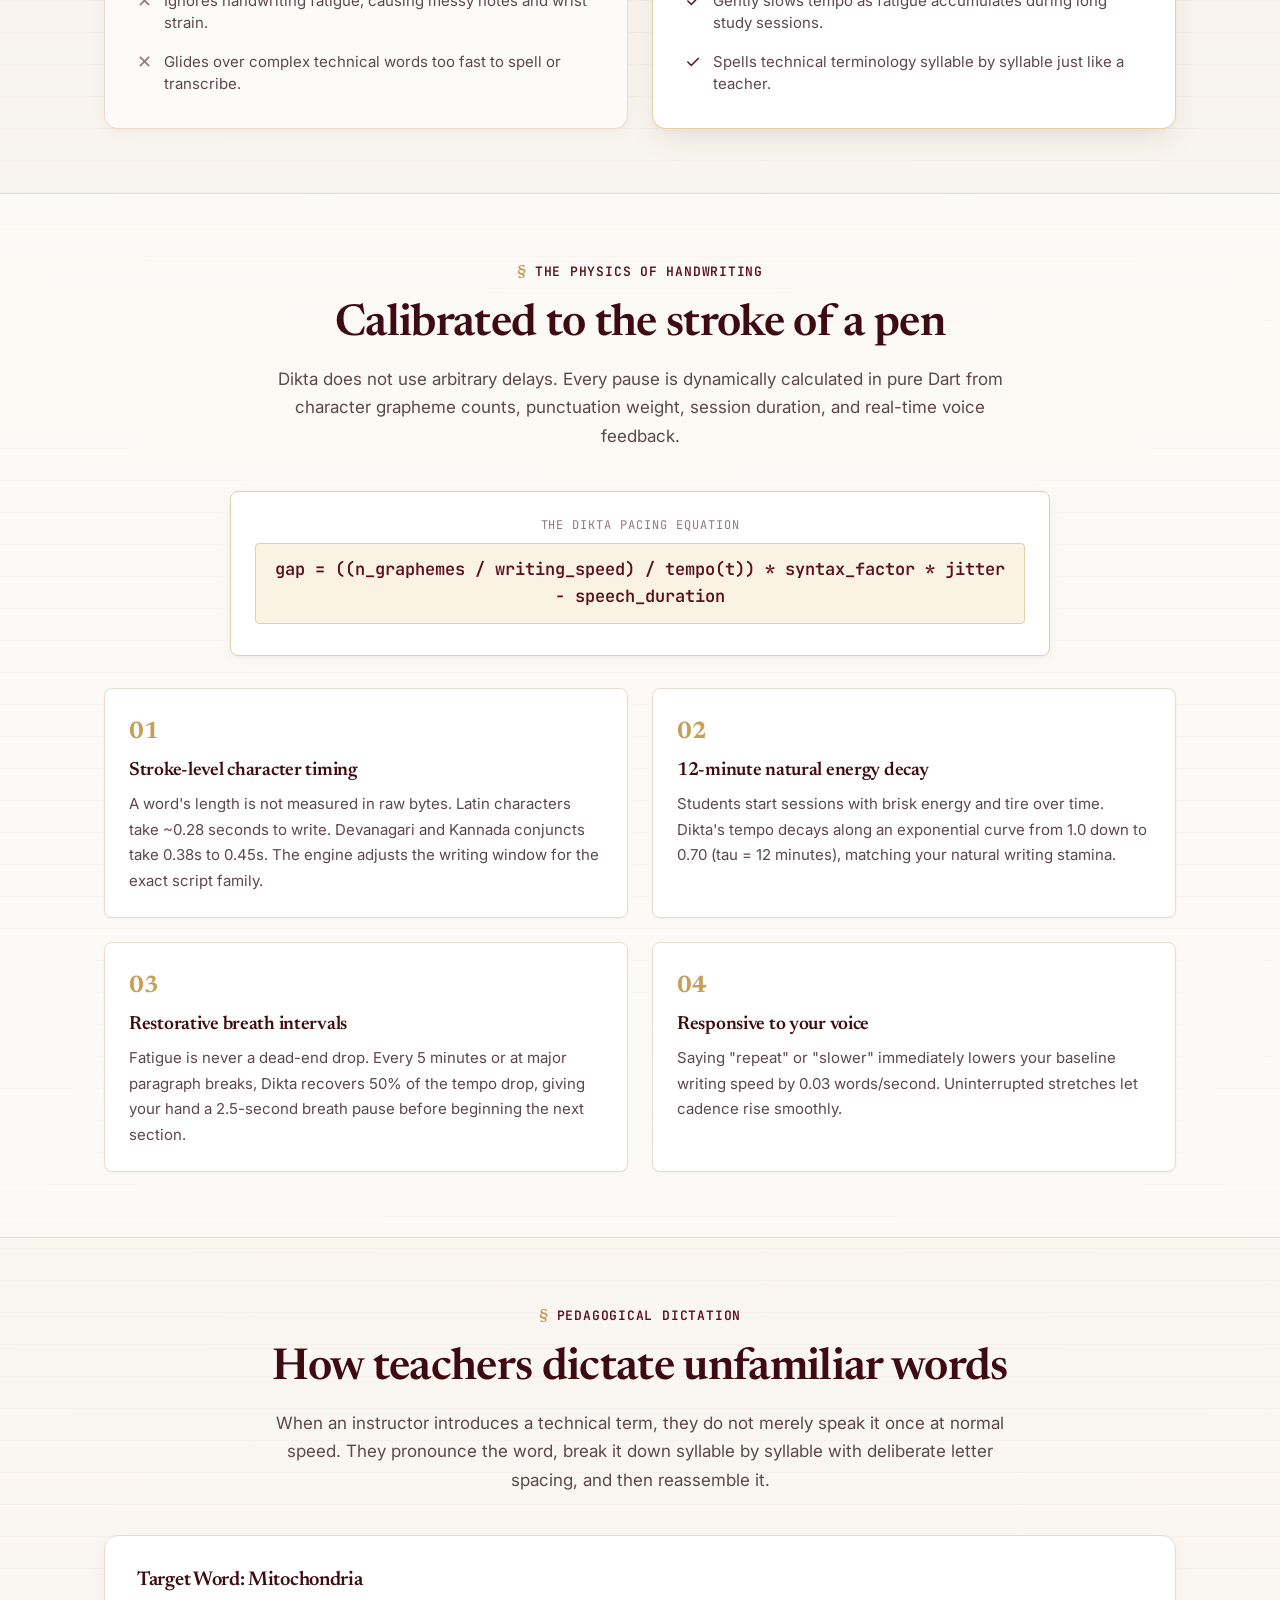
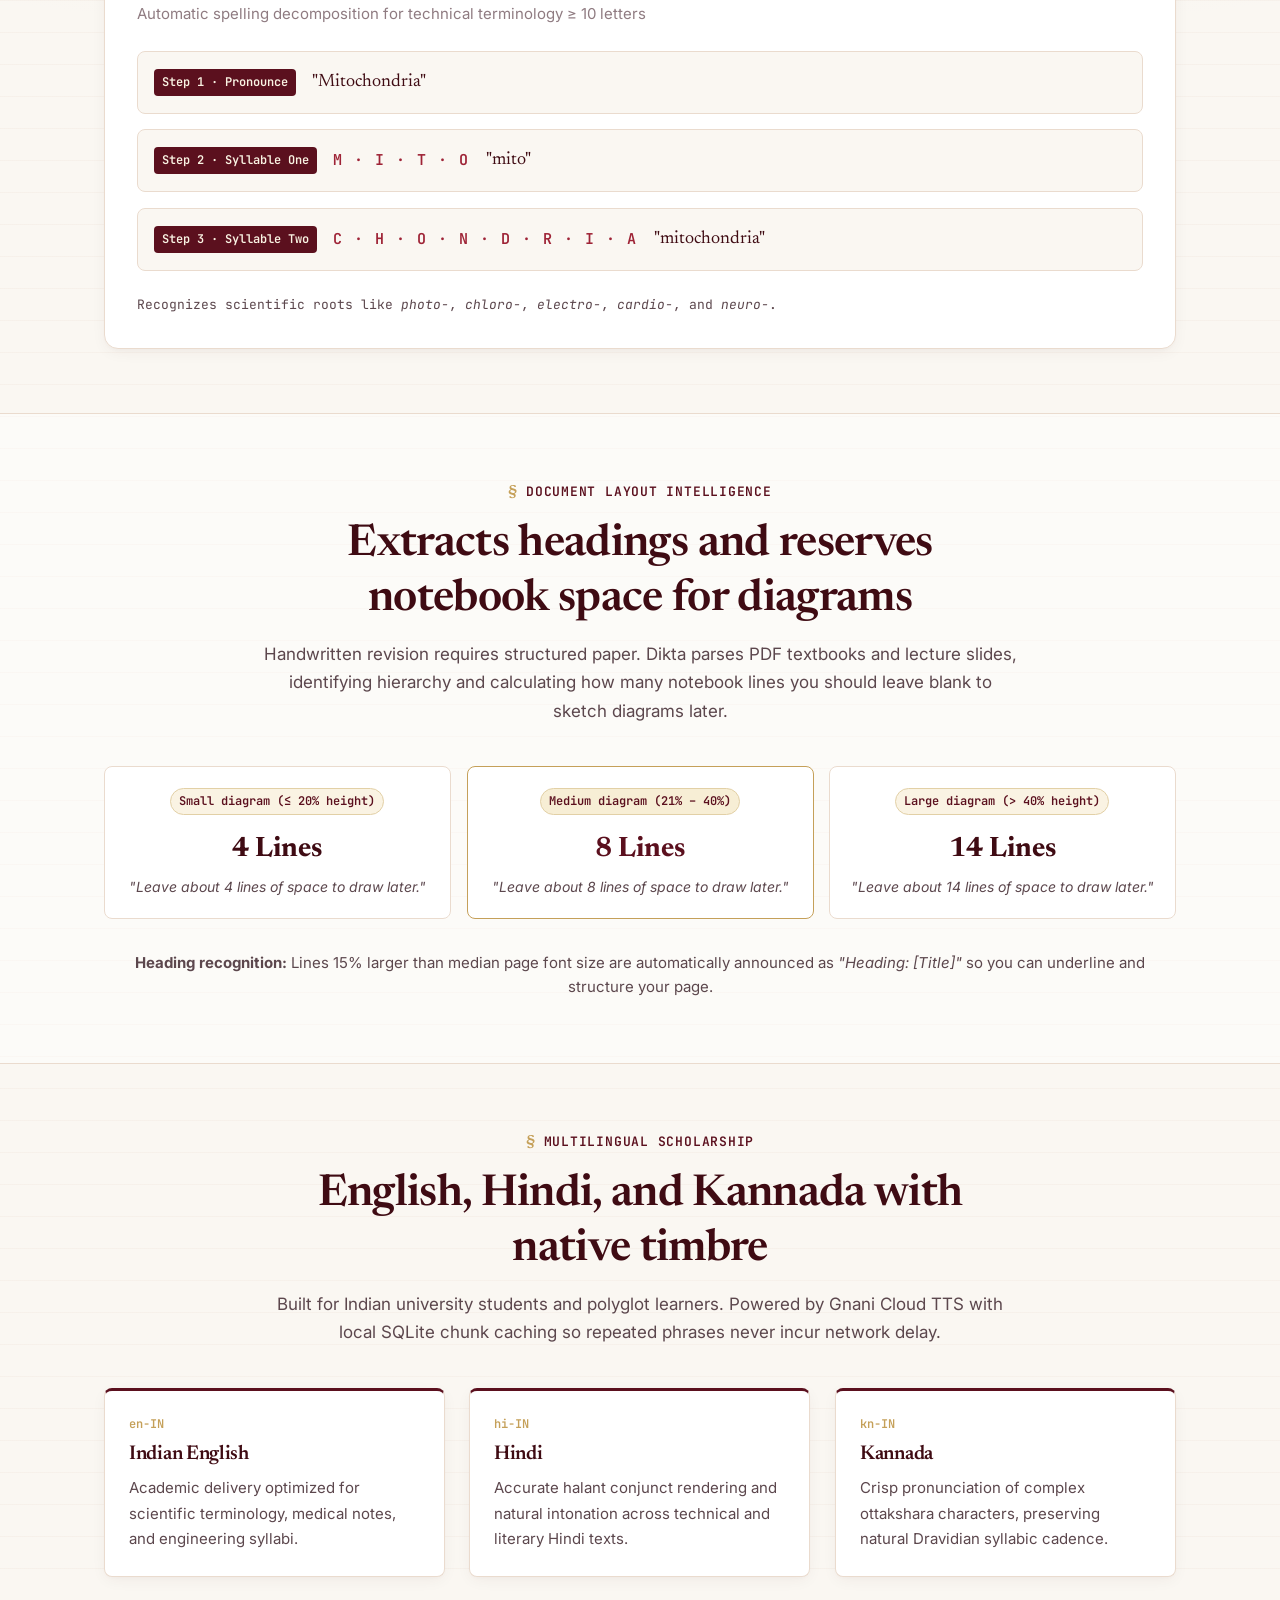
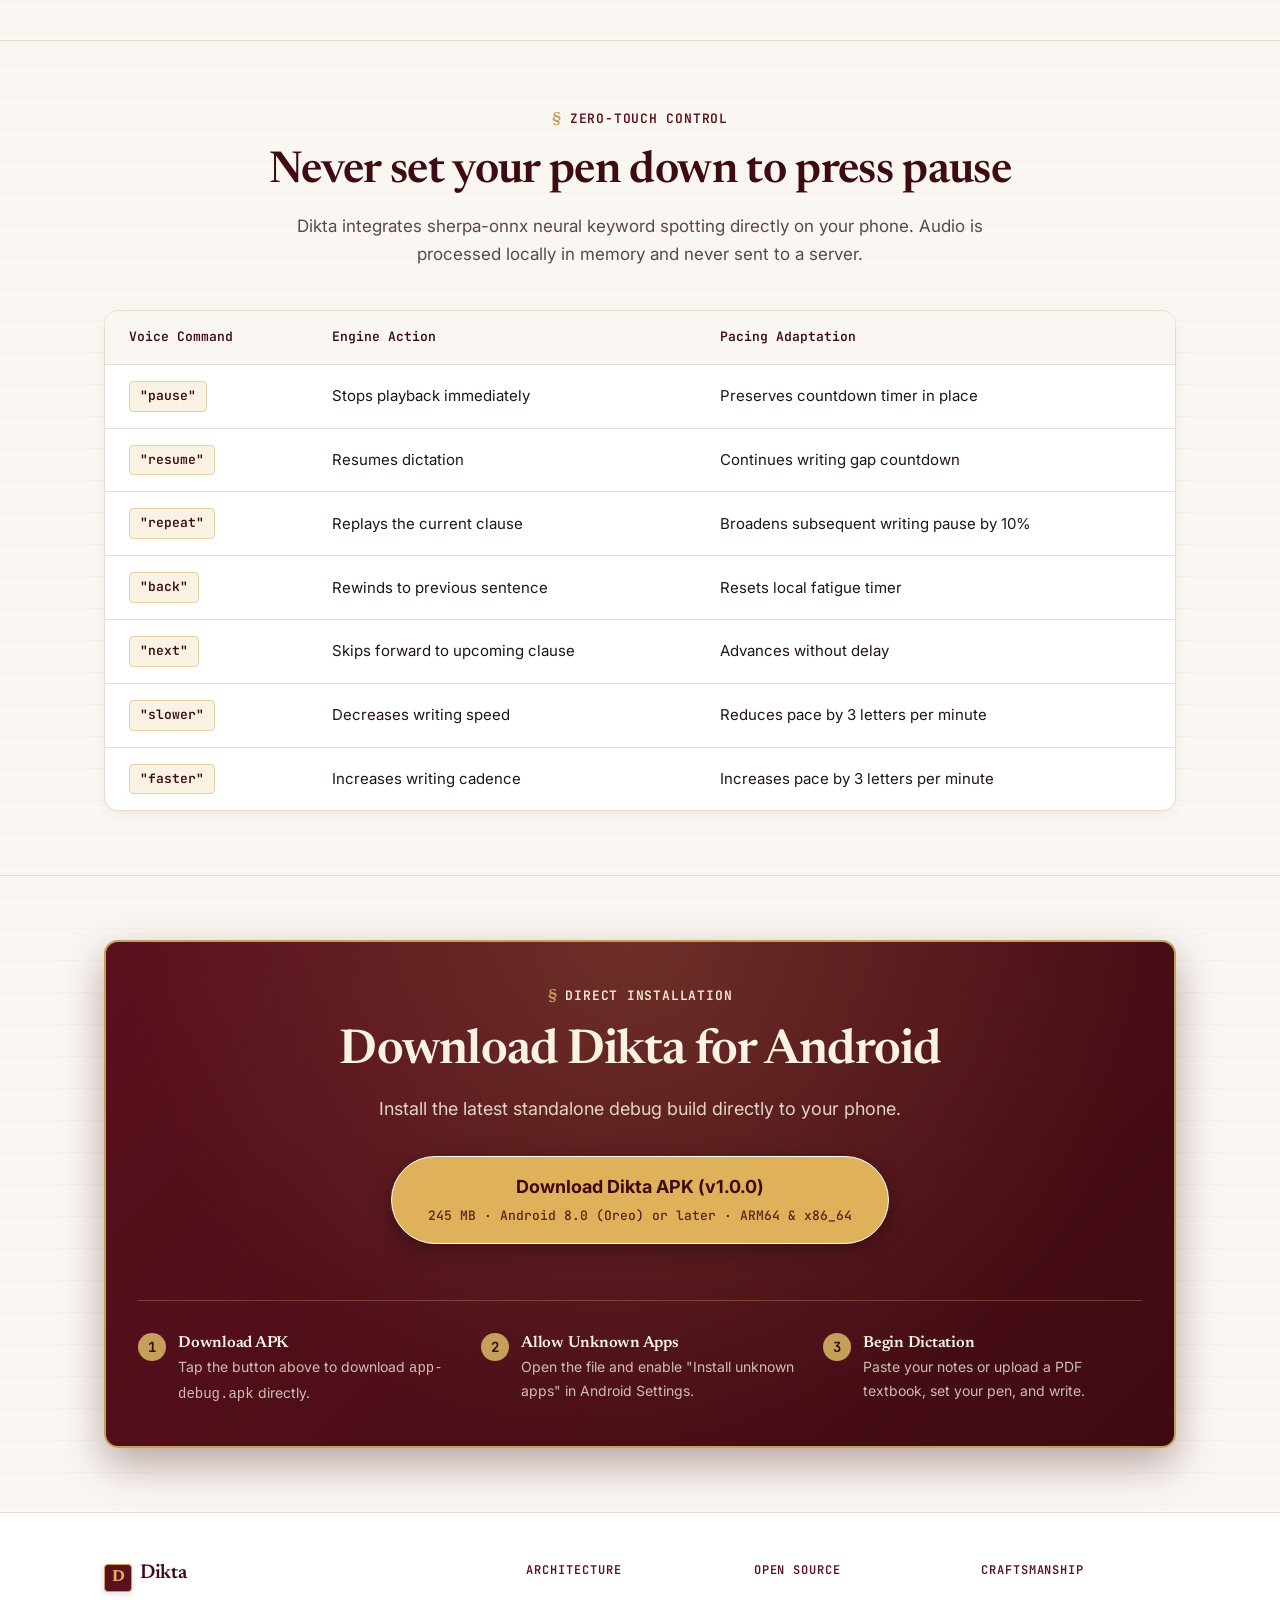
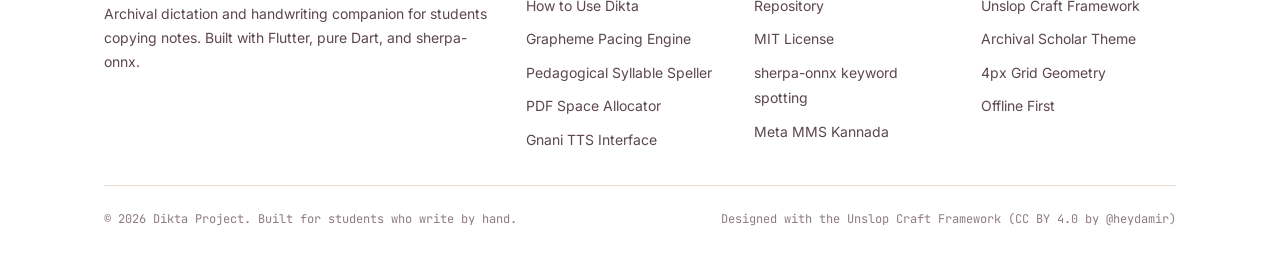
==== commit 654f0e06: "docs: add concise one-page solution pitch to README and web link" ====
--- a/web/index.html
+++ b/web/index.html
@@ -34,6 +34,7 @@
 
       <ul class="nav-links">
         <li><a href="#how-to-use">How to use</a></li>
+        <li><a href="pitch.html">Solution pitch</a></li>
         <li><a href="#problem">The problem</a></li>
         <li><a href="#pacing">Pacing engine</a></li>
         <li><a href="#spelling">Spelling method</a></li>
